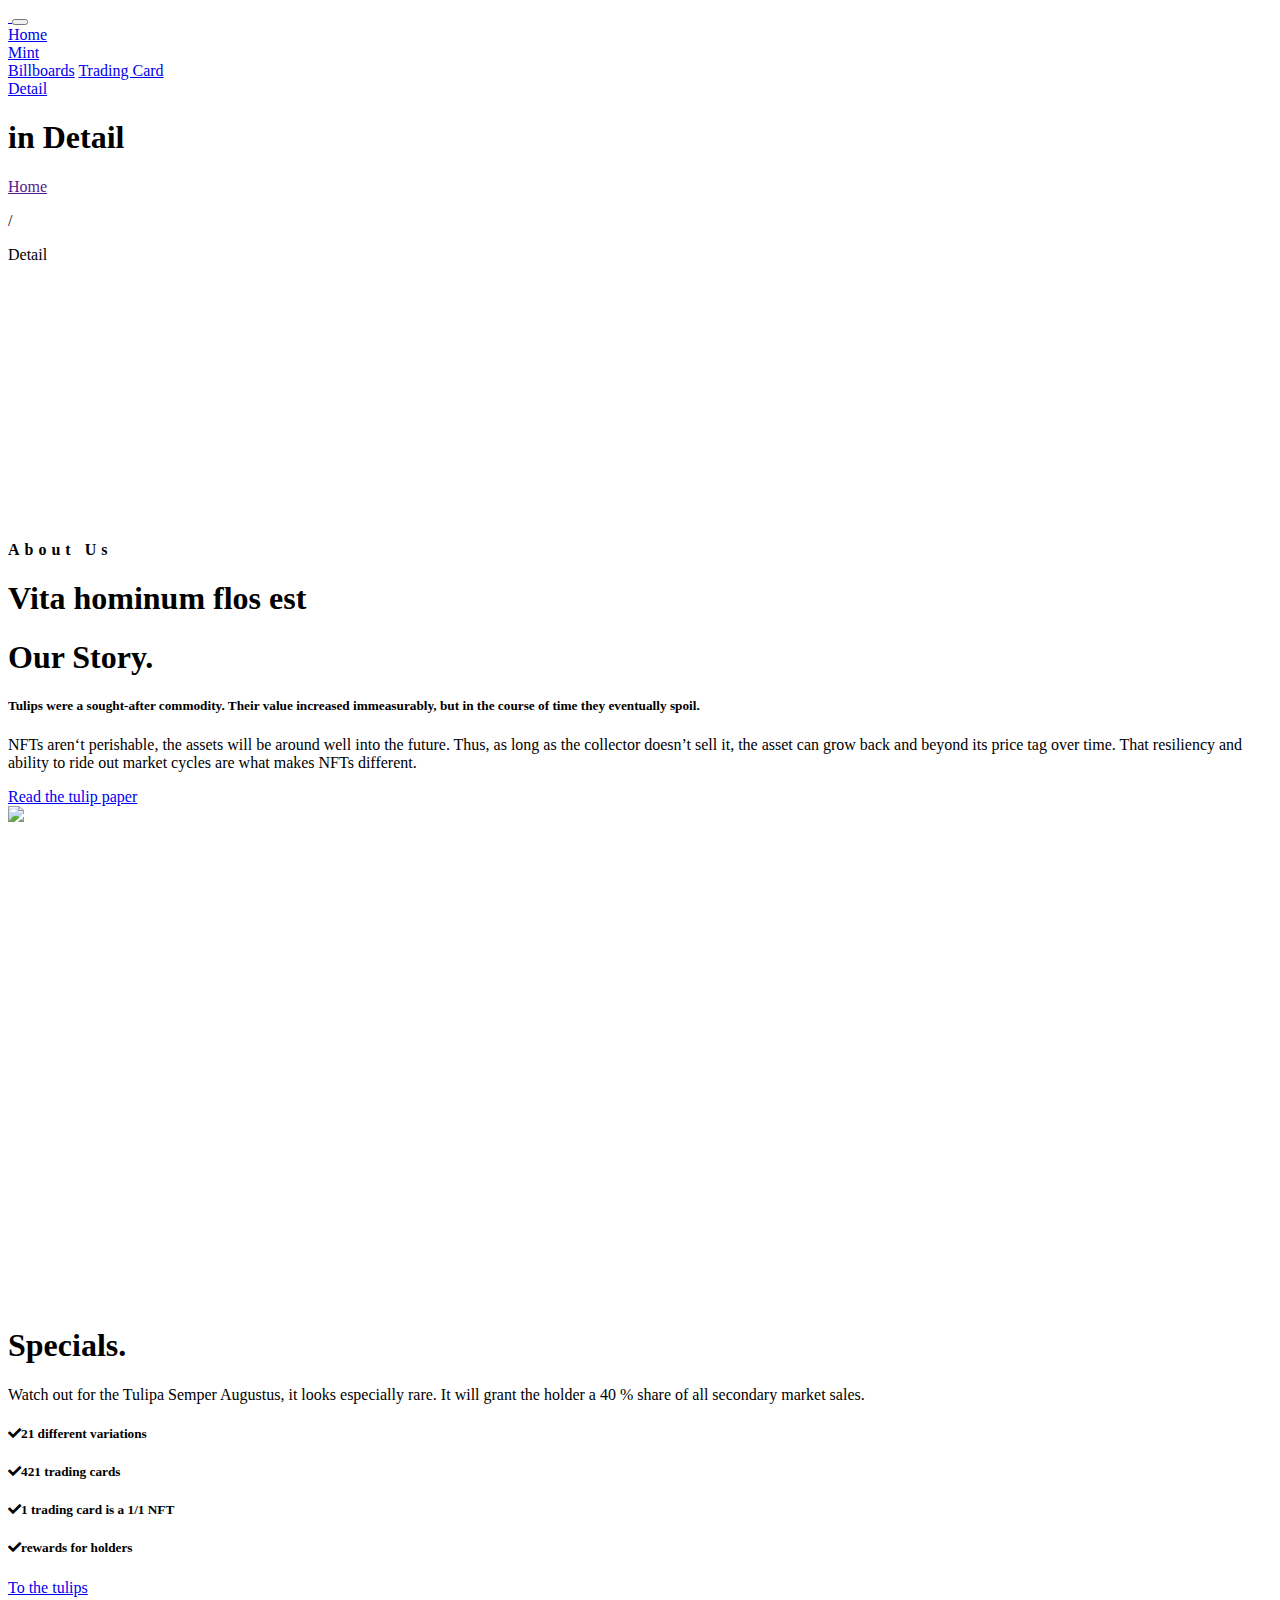
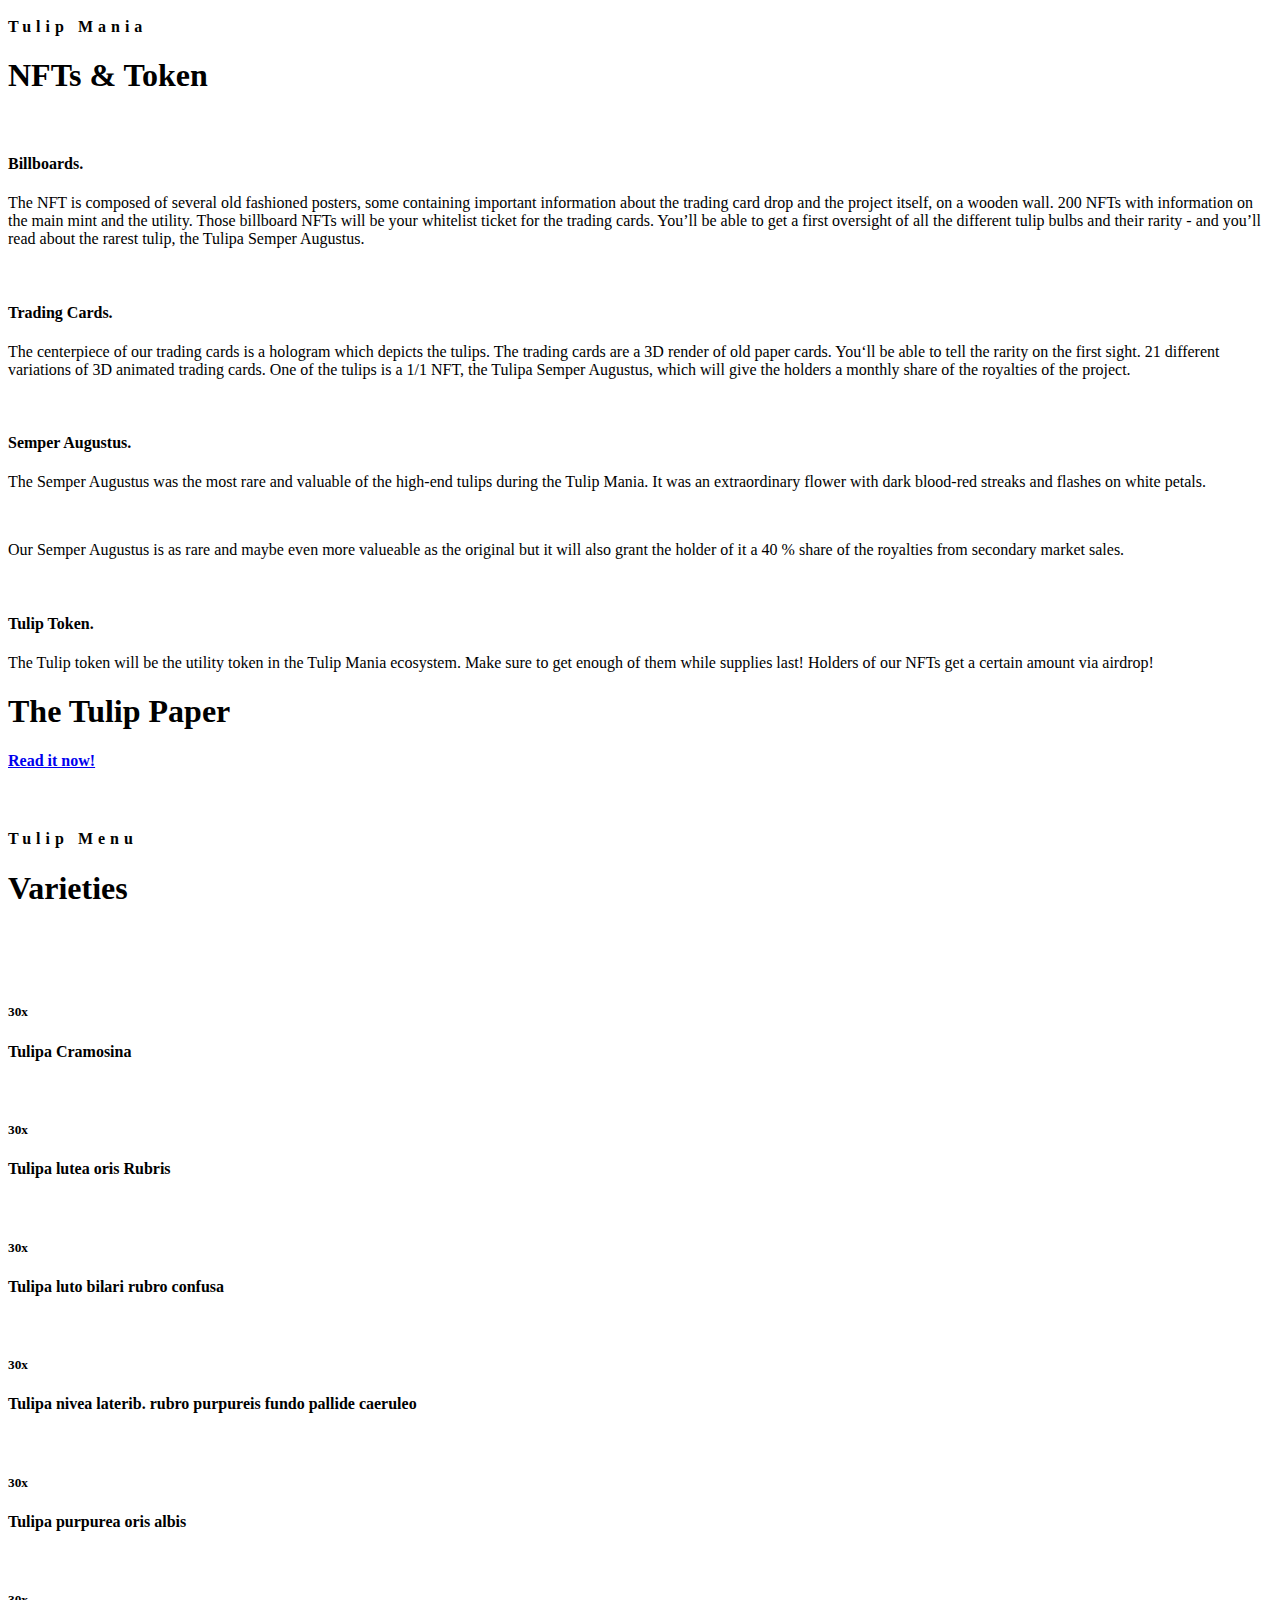
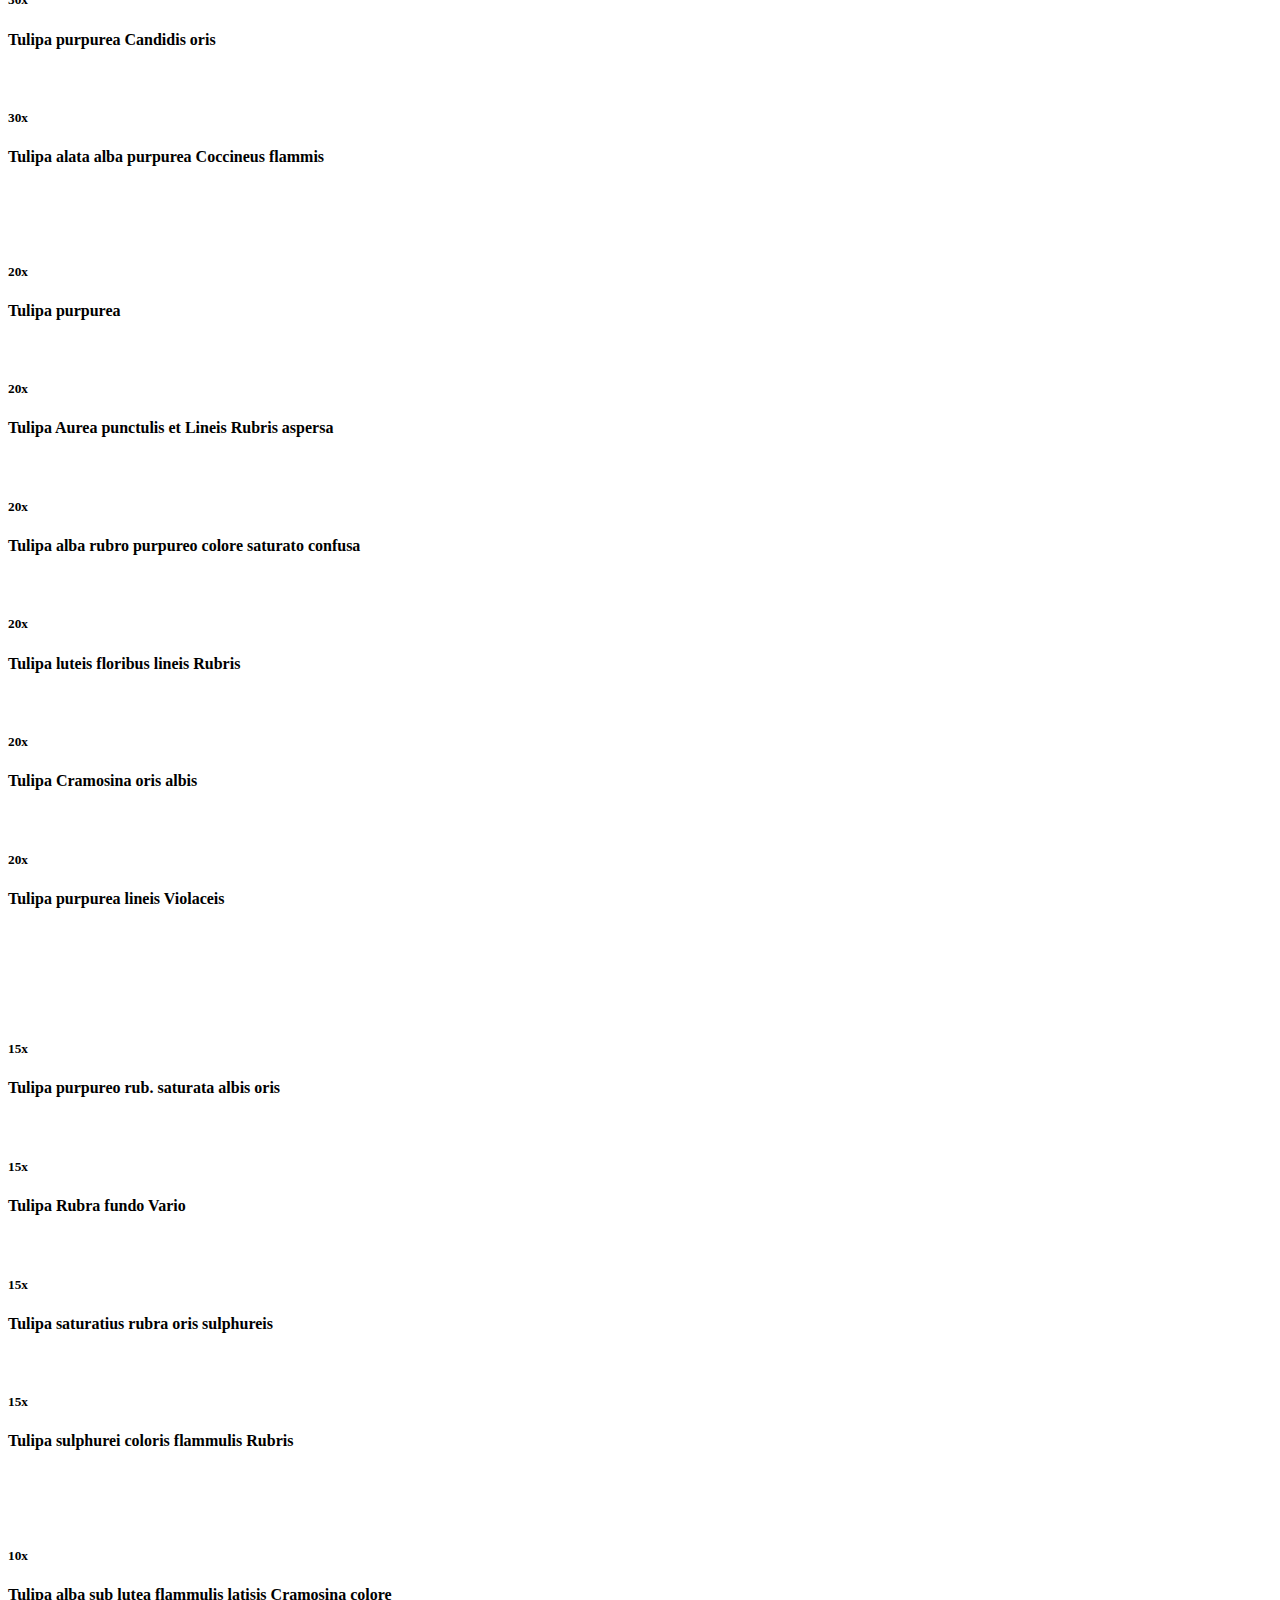
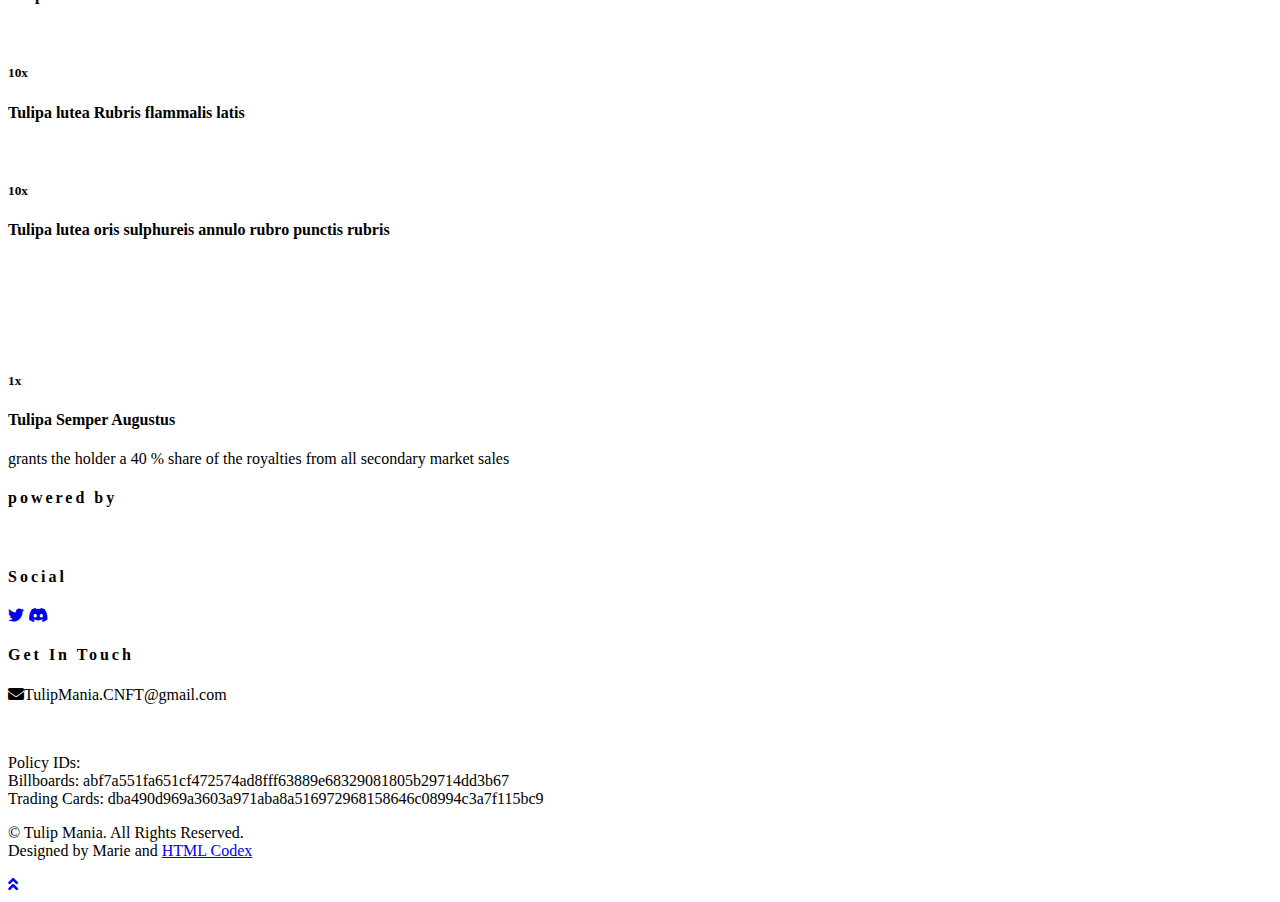
==== about.html @ cd0de741 "Add files via upload" ====
<!DOCTYPE html>
<html lang="en">

<head>
    <meta charset="utf-8">
    <title>Tulip Mania</title>
    <meta content="width=device-width, initial-scale=1.0" name="viewport">
    <meta content="Free Website Template" name="keywords">
    <meta content="Free Website Template" name="description">

     <!-- favicons
    ================================================== -->
    <link rel="apple-touch-icon" sizes="180x180" href="/apple-touch-icon.png">
<link rel="icon" type="image/png" sizes="32x32" href="/favicon-32x32.png">
<link rel="icon" type="image/png" sizes="16x16" href="/favicon-16x16.png">
<link rel="manifest" href="/site.webmanifest">
<link rel="mask-icon" href="/safari-pinned-tab.svg" color="#eee7c9">
<meta name="msapplication-TileColor" content="#eee7c9">
<meta name="theme-color" content="#eee7c9">

    <!-- Google Font -->
    <link rel="preconnect" href="https://fonts.gstatic.com">
    <link href="https://fonts.googleapis.com/css2?family=Montserrat:wght@200;400&family=Roboto:wght@400;500;700&display=swap" rel="stylesheet"> 

    <!-- Font Awesome -->
    <link href="https://cdnjs.cloudflare.com/ajax/libs/font-awesome/5.10.0/css/all.min.css" rel="stylesheet">

    <!-- Libraries Stylesheet -->
    <link href="lib/owlcarousel/assets/owl.carousel.min.css" rel="stylesheet">
    <link href="lib/tempusdominus/css/tempusdominus-bootstrap-4.min.css" rel="stylesheet" />

    <!-- Customized Bootstrap Stylesheet -->
    <link href="css/style.css" rel="stylesheet">
</head>

<body>
    <!-- Navbar Start -->
    <div class="container-fluid p-0 nav-bar">
        <nav class="navbar navbar-expand-lg bg-none navbar-dark py-3">
            <a href="index.html" class="navbar-brand px-lg-4 m-0" >  
               <img class="" src="img/Logo_2.png" width="150" alt="">
            </a>
            <button type="button" class="navbar-toggler" data-toggle="collapse" data-target="#navbarCollapse">
                <span class="navbar-toggler-icon"></span>
            </button>
            <div class="collapse navbar-collapse justify-content-between" id="navbarCollapse">
                <div class="navbar-nav ml-auto p-4">
                    <a href="index.html" class="nav-item nav-link">Home</a>
                   <div class="nav-item dropdown">
                        <a href="#" class="nav-link dropdown-toggle" data-toggle="dropdown">Mint</a>
                        <div class="dropdown-menu text-capitalize">
                            <a href="mintBillboard.html" class="dropdown-item">Billboards</a>
                            <a href="mintTradingCards.html" class="dropdown-item">Trading Card</a>
                        </div>
                    </div>
                   <a href="about.html" class="nav-item nav-link active">Detail</a>
                </div>
            </div>
        </nav>
    </div>
    <!-- Navbar End -->


    <!-- Page Header Start -->
    <div class="container-fluid page-header mb-5 position-relative overlay-bottom">
        <div class="d-flex flex-column align-items-center justify-content-center pt-0 pt-lg-5" style="min-height: 400px">
            <h1 class="display-4 mb-3 mt-0 mt-lg-5 text-white text-uppercase">in Detail</h1>
            <div class="d-inline-flex mb-lg-5">
              <p class="m-0 text-white"><a class="text-white" href="">Home</a></p>
                <p class="m-0 text-white px-2">/</p>
                <p class="m-0 text-white">Detail</p>
            </div>
        </div>
    </div>
    <!-- Page Header End -->


    <!-- About Start -->
    <div class="container-fluid py-5">
        <div class="container">
            <div class="section-title">
                <h4 class="text-primary text-uppercase" style="letter-spacing: 5px;">About Us</h4>
                <h1 class="display-4">Vita hominum flos est</h1>
            </div>
            <div class="row">
                <div class="col-lg-4 py-0 py-lg-5">
                    <h1 class="mb-3">Our Story.</h1>
                    <h5 class="mb-3">Tulips were a sought-after commodity. Their value increased immeasurably, but in the course of time they eventually spoil.</h5>
                    <p>NFTs aren‘t perishable, the assets will be around well into the future. Thus, as long as the collector doesn’t sell it, the asset can grow back and beyond its price tag over time. That resiliency and ability to ride out market cycles are what makes NFTs different.</p>
                    <a href="https://issuu.com/tulipmania/docs/v2_tulippaper" class="btn btn-secondary font-weight-bold py-2 px-4 mt-2">Read the tulip paper</a>
                </div>
                <div class="col-lg-4 py-5 py-lg-0" style="min-height: 500px;">
                    <div class="position-relative h-100">
                        <img class="position-absolute w-100 h-100" src="img/about.png" style="object-fit: cover;">
                    </div>
                </div>
                <div class="col-lg-4 py-0 py-lg-5">
                    <h1 class="mb-3">Specials.</h1>
                    <p>Watch out for the Tulipa Semper Augustus, it looks especially rare. It will grant the holder a 40 % share of all secondary market sales. &nbsp;&nbsp;
                    </p>
                    <h5 class="mb-3"><i class="fa fa-check text-primary mr-3"></i>21 different variations</h5>
                    <h5 class="mb-3"><i class="fa fa-check text-primary mr-3"></i>421 trading cards</h5>
					<h5 class="mb-3"><i class="fa fa-check text-primary mr-3"></i>1 trading card is a 1/1 NFT</h5>
                    <h5 class="mb-3"><i class="fa fa-check text-primary mr-3"></i>rewards for holders</h5>
                    <a href="#tulipmenu" class="btn btn-primary font-weight-bold py-2 px-4 mt-2">To the tulips</a>
                </div>
            </div>
        </div>
    </div>
    <!-- About End -->

	
	<!-- Service Start -->
    <div class="container-fluid pt-5">
        <div class="container">
            <div class="section-title">
                <h4 class="text-primary text-uppercase" style="letter-spacing: 5px;">Tulip Mania</h4>
                <h1 id="semperAugustus" class="display-4">NFTs &amp; Token</h1>
            </div>
            <div class="row">
                <div class="col-lg-6 mb-5">
                    <div class="row align-items-center">
                        <div class="col-sm-5">
                            <img class="img-fluid mb-3 mb-sm-0" src="img/service-1.jpg" alt="">
                        </div>
                        <div class="col-sm-7">
                            <h4>Billboards.</h4>
                            <p class="m-0">The NFT is composed of several old fashioned posters, some containing important information about the trading card drop and the project itself, on a wooden wall. 200 NFTs with information on the main mint and the utility. Those billboard NFTs will be your whitelist ticket for the trading cards. You’ll be able to get a first oversight of all the different tulip bulbs and their rarity - and you’ll read about the rarest tulip, the Tulipa Semper Augustus.</p>
                        </div>
                    </div>
                </div>
                <div class="col-lg-6 mb-5">
                    <div class="row align-items-center">
                        <div class="col-sm-5">
                            <img class="img-fluid mb-3 mb-sm-0" src="img/service-2.jpg" alt="">
                        </div>
                        <div class="col-sm-7">
                            <h4>Trading Cards.</h4>
                            <p class="m-0">The centerpiece of our trading cards is a hologram which depicts the tulips. The trading cards are a 3D render of old paper cards. You‘ll be able to tell the rarity on the first sight. 21 different variations of 3D animated trading cards.
                           One of the tulips is a 1/1 NFT, the Tulipa Semper Augustus, which will give the holders a monthly share of the royalties of the project. 
                            </p>
                        </div>
                    </div>
                </div>
                <div class="col-lg-6 mb-5">
                    <div class="row align-items-center">
                        <div class="col-sm-5">
                            <img class="img-fluid mb-3 mb-sm-0" src="img/service-3.jpg" alt="">
                        </div>
                        <div class="col-sm-7">
                            <h4>Semper Augustus.</h4>
                            <p class="m-0">The Semper Augustus was the most rare and valuable of the high-end tulips during the Tulip Mania. It was an extraordinary flower with dark blood-red streaks and flashes on white petals. </p>
                            <br> <p class="m-0">Our Semper Augustus is as rare and maybe even more valueable as the original but it will also grant the holder of it a 40 % share of the royalties from secondary market sales. 
                            </p>
                        </div>
                    </div>
                </div>
                <div class="col-lg-6 mb-5">
                    <div class="row align-items-center">
                        <div class="col-sm-5">
                            <img class="img-fluid mb-3 mb-sm-0" src="img/service-4.jpg" alt="">
                        </div>
                        <div class="col-sm-7">
                            <h4>Tulip Token.</h4>
                            <p class="m-0">The Tulip token will be the utility token in the Tulip Mania ecosystem. Make sure to get enough of them while supplies last! Holders of our NFTs get a certain amount via airdrop!</p>
                        </div>
                    </div>
                </div>
            </div>
        </div>
    </div>
    <!-- Service End -->
	
	 <!-- Offer Start -->
    <div class="offer container-fluid my-5 py-5 text-center position-relative overlay-top overlay-bottom">
        <div class="container py-5">
            <h1 class="display-3 text-primary mt-3">The Tulip Paper&nbsp;</h1>
			<a href="https://issuu.com/tulipmania/docs/v2_tulippaper"> <h4 class="text-white font-weight-normal mb-4 pb-3">Read it now! </h4></a>
            <img class="" src="img/TulipPaper.png" width="250" alt="">
           <!--  <form class="form-inline justify-content-center mb-4">
                <div class="input-group">
                    <input type="text" class="form-control p-4" placeholder="Your Email" style="height: 60px;">
                    <div class="input-group-append">
                       <button class="btn btn-primary font-weight-bold px-4" type="submit">Sign Up</button>  
                    </div>
                </div> 
            </form> --> 
      </div>
    </div>
    <!-- Offer End -->
	
	
	 <!-- Menu Start -->
    <div class="container-fluid pt-5">
        <div class="container">
          <div class="section-title">
            <h4 id="tulipmenu" class="text-primary text-uppercase" style="letter-spacing: 5px;">Tulip Menu</h4>
              <h1 class="display-4">Varieties</h1>
            </div>
            <div class="row">
                <div class="col-lg-6">
                    <img  src="img/Varity1.png" width="150" alt=""> <br><br>
                    <div class="row align-items-center mb-5">
                        <div class="col-4 col-sm-3">
                          <img class="w-100 rounded-circle mb-3 mb-sm-0" src="img/TulipaCramosina.png" alt="">
                            <h5 class="menu-price">30x</h5>
                        </div>
                        <div class="col-8 col-sm-9">
                            <h4>Tulipa Cramosina </h4>
                            
                        </div>
                    </div>
                    <div class="row align-items-center mb-5">
                        <div class="col-4 col-sm-3">
                            <img class="w-100 rounded-circle mb-3 mb-sm-0" src="img/Tulipa lutea oris Rubris.png" alt="">
                            <h5 class="menu-price">30x</h5>
                        </div>
                        <div class="col-8 col-sm-9">
                            <h4>Tulipa lutea oris Rubris</h4>
                            
                      </div>
                    </div>
                    <div class="row align-items-center mb-5">
                        <div class="col-4 col-sm-3">
                            <img class="w-100 rounded-circle mb-3 mb-sm-0" src="img/Tulipa luto bilari rubro confusa.png" alt="">
                            <h5 class="menu-price">30x</h5>
                        </div>
                        <div class="col-8 col-sm-9">
                            <h4>Tulipa luto bilari rubro confusa</h4>
                           
                        </div>
                    </div>
					<div class="row align-items-center mb-5">
                        <div class="col-4 col-sm-3">
                            <img class="w-100 rounded-circle mb-3 mb-sm-0" src="img/Tulipa nivea laterib. rubro  purpureis fundo pallide caeruleo.png" alt="">
                            <h5 class="menu-price">30x</h5>
                        </div>
                        <div class="col-8 col-sm-9">
                            <h4>Tulipa nivea laterib. rubro purpureis fundo pallide caeruleo  </h4>
                           
                        </div>
                    </div>
                    <div class="row align-items-center mb-5">
                        <div class="col-4 col-sm-3">
                            <img class="w-100 rounded-circle mb-3 mb-sm-0" src="img/Tulipa purpurea oris albis.png" alt="">
                            <h5 class="menu-price">30x</h5>
                        </div>
                        <div class="col-8 col-sm-9">
                            <h4>Tulipa purpurea oris albis</h4>
                            
                      </div>
                    </div>
                    <div class="row align-items-center mb-5">
                        <div class="col-4 col-sm-3">
                            <img class="w-100 rounded-circle mb-3 mb-sm-0" src="img/Tulipa purpurea Candidis oris.png" alt="">
                            <h5 class="menu-price">30x</h5>
                        </div>
                        <div class="col-8 col-sm-9">
                            <h4>Tulipa purpurea Candidis oris</h4>
                           
                        </div>
                    </div>
					<div class="row align-items-center mb-5">
                        <div class="col-4 col-sm-3">
                            <img class="w-100 rounded-circle mb-3 mb-sm-0" src="img/Tulipa alata alba purpurea Coccineus flammis.png" alt="">
                            <h5 class="menu-price">30x</h5>
                        </div>
                        <div class="col-8 col-sm-9">
                            <h4>Tulipa alata alba purpurea Coccineus flammis</h4>
                           
                      </div>
                    </div>
                </div>
                <div class="col-lg-6">
                    <img  src="img/Varity2.png" width="150" alt=""> <br><br>
                    <div class="row align-items-center mb-5">
                        <div class="col-4 col-sm-3">
                            <img class="w-100 rounded-circle mb-3 mb-sm-0" src="img/Tulipa purpurea.png" alt="">
                            <h5 class="menu-price">20x</h5>
                        </div>
                        <div class="col-8 col-sm-9">
                            <h4>Tulipa purpurea</h4>
                            
                      </div>
                    </div>
                    <div class="row align-items-center mb-5">
                        <div class="col-4 col-sm-3">
                            <img class="w-100 rounded-circle mb-3 mb-sm-0" src="img/Tulipa Aurea punctulis et  Lineis Rubris aspersa.png" alt="">
                            <h5 class="menu-price">20x</h5>
                        </div>
                        <div class="col-8 col-sm-9">
                            <h4>Tulipa Aurea punctulis et Lineis Rubris aspersa</h4>
                          
                      </div>
                    </div>
                    <div class="row align-items-center mb-5">
                        <div class="col-4 col-sm-3">
                            <img class="w-100 rounded-circle mb-3 mb-sm-0" src="img/Tulipa alba rubro purpureo  colore saturato confusa.png" alt="">
                            <h5 class="menu-price">20x</h5>
                        </div>
                        <div class="col-8 col-sm-9">
                            <h4>Tulipa alba rubro purpureo colore saturato confusa</h4>
                           
                      </div>
                    </div>
					<div class="row align-items-center mb-5">
                        <div class="col-4 col-sm-3">
                            <img class="w-100 rounded-circle mb-3 mb-sm-0" src="img/Tulipa luteis floribus lineis Rubris.png" alt="">
                            <h5 class="menu-price">20x</h5>
                        </div>
                        <div class="col-8 col-sm-9">
                            <h4>Tulipa luteis floribus lineis Rubris</h4>
                          
                      </div>
                    </div>
                    <div class="row align-items-center mb-5">
                        <div class="col-4 col-sm-3">
                            <img class="w-100 rounded-circle mb-3 mb-sm-0" src="img/Tulipa Cramosina oris albis.png" alt="">
                            <h5 class="menu-price">20x</h5>
                        </div>
                        <div class="col-8 col-sm-9">
                            <h4>Tulipa Cramosina oris albis</h4>
                            
                      </div>
                    </div>
                    <div class="row align-items-center mb-5">
                        <div class="col-4 col-sm-3">
                            <img class="w-100 rounded-circle mb-3 mb-sm-0" src="img/Tulipa purpurea lineis Violaceis.png" alt="">
                            <h5 class="menu-price">20x</h5>
                        </div>
                        <div class="col-8 col-sm-9">
                            <h4>Tulipa purpurea lineis Violaceis</h4>
                           
                      </div>
                    </div>
                </div>
            </div>
			<br><br>
         <div class="row">
                <div class="col-lg-6">
                    <img  src="img/Varity3.png" width="150" alt=""> <br><br>
                    <div class="row align-items-center mb-5">
                        <div class="col-4 col-sm-3">
                          <img class="w-100 rounded-circle mb-3 mb-sm-0" src="img/Tulipa purpureo rub. saturata albis oris.png" alt="">
                            <h5 class="menu-price">15x</h5>
                        </div>
                        <div class="col-8 col-sm-9">
                            <h4>Tulipa purpureo rub. saturata albis oris </h4>
							
                        </div>
                    </div>
                    <div class="row align-items-center mb-5">
                        <div class="col-4 col-sm-3">
                            <img class="w-100 rounded-circle mb-3 mb-sm-0" src="img/Tulipa Rubra fundo Vario.png" alt="">
                            <h5 class="menu-price">15x</h5>
                        </div>
                        <div class="col-8 col-sm-9">
                            <h4>Tulipa Rubra fundo Vario</h4>
                            
                      </div>
                    </div>
                    <div class="row align-items-center mb-5">
                        <div class="col-4 col-sm-3">
                            <img class="w-100 rounded-circle mb-3 mb-sm-0" src="img/Tulipa saturatius rubra oris sulphureis.png" alt="">
                            <h5 class="menu-price">15x</h5>
                        </div>
                        <div class="col-8 col-sm-9">
                            <h4>Tulipa saturatius rubra oris sulphureis</h4>
                            
                      </div>
                    </div>
					<div class="row align-items-center mb-5">
                        <div class="col-4 col-sm-3">
                            <img class="w-100 rounded-circle mb-sm-0" src="img/Tulipa sulphurei coloris flammulis Rubris.png" alt="">
                            <h5 class="menu-price">15x</h5>
                        </div>
                        <div class="col-8 col-sm-9">
                            <h4>Tulipa sulphurei coloris flammulis Rubris </h4>
                            
                      </div>
                    </div>
                    
                </div>
                <div class="col-lg-6">
                    <img  src="img/Varity4.png" width="150" alt=""> <br><br>
                    <div class="row align-items-center mb-5">
                      <div class="col-4 col-sm-3">
                            <img class="w-100 rounded-circle mb-3 mb-sm-0" src="img/Tulipa alba sub lutea flammulis latisis Cramosina colore.png" alt="">
                            <h5 class="menu-price">10x</h5>
                        </div>
                        <div class="col-8 col-sm-9">
                            <h4>Tulipa alba sub lutea flammulis latisis Cramosina colore</h4>
                           
                      </div>
                    </div>
                    <div class="row align-items-center mb-5">
                        <div class="col-4 col-sm-3">
                            <img class="w-100 rounded-circle mb-3 mb-sm-0" src="img/Tulipa lutea Rubris flammalis latis.png" alt="">
                            <h5 class="menu-price">10x</h5>
                        </div>
                        <div class="col-8 col-sm-9">
                            <h4>Tulipa lutea Rubris flammalis latis</h4>
                            
                      </div>
                    </div>
                    <div class="row align-items-center mb-5">
                        <div class="col-4 col-sm-3">
                          <img class="w-100 rounded-circle mb-3 mb-sm-0" src="img/Tulipa lutea oris sulphureis  annulo rubro punctis rubris.png" alt="">
                            <h5 class="menu-price">10x</h5>
                        </div>
                        <div class="col-8 col-sm-9">
                            <h4>Tulipa lutea oris sulphureis annulo rubro punctis rubris</h4>
                            
                      </div>
                    </div>
					
                </div>
            </div>
   <br><br>
         <div class="row">
                <div class="col-lg-6">
                    <img  src="img/Varity5.png" width="150" alt=""> <br><br>
                    <div class="row align-items-center mb-5">
                        <div class="col-4 col-sm-3">
                          <img class="w-100 rounded-circle mb-3 mb-sm-0" src="img/Tulipa Semper Augustus.png" alt="">
                            <h5 class="menu-price">1x</h5>
                        </div>
                        <div class="col-8 col-sm-9">
                            <h4>Tulipa Semper Augustus
                          </h4>
                            <p class="m-0">grants the holder a 40 % share of the royalties from all secondary market sales</p>
                      </div>
                    </div>     </div>
            </div>
                    
		</div>
    </div>
    <!-- Menu End -->

<!-- Footer Start -->
    <div class="container-fluid footer text-white mt-5 pt-5 px-0 position-relative overlay-top">
        <div class="row mx-0 pt-5 px-sm-3 px-lg-5 mt-4">
            <div class="col-lg-3 col-md-6 mb-5">
				<h4 class="text-white text-uppercase mb-4" style="letter-spacing: 3px;">powered by</h4>
                <a href="https://cardano.org/"> <img class="" src="img/cardano.png" width="100" alt=""></a>
            </div>
            <div class="col-lg-3 col-md-6 mb-5">
				
                 <h4 class="text-white text-uppercase mb-4" style="letter-spacing: 3px;">Social</h4>
                <div class="d-flex justify-content-start">
                    <a class="btn btn-lg btn-outline-light btn-lg-square mr-2" href="https://twitter.com/Tulipmania_cnft"><i class="fab fa-twitter"></i></a>
                    <a class="btn btn-lg btn-outline-light btn-lg-square mr-2" href="https://discord.gg/7yX75gDSb5"><i class="fab fa-discord"></i></a>
                    
                </div> 				
            </div>
            <div class="col-lg-3 col-md-6 mb-5">
                <h4 class="text-white text-uppercase mb-4" style="letter-spacing: 3px;">Get In Touch</h4>
                <p class="m-0"><i class="fa fa-envelope mr-2"></i>TulipMania.CNFT@gmail.com</p>
				
				
            </div>
            <div class="col-lg-3 col-md-6 mb-5">
				<a href="index.html"> <img class="" src="img/Logo_footer.png" width="200" alt=""></a>
				<!--<h4 class="text-white text-uppercase mb-4" style="letter-spacing: 3px;">Newsletter</h4>
                <p>Amet elitr vero magna sed ipsum sit kasd sea elitr lorem rebum</p>-->
                <div class="w-100">
                    <div class="input-group">
                       <!-- <input type="text" class="form-control border-light" style="padding: 25px;" placeholder="Your Email"> -->
                        <div class="input-group-append">
                           <!-- <button class="btn btn-primary font-weight-bold px-3">Sign Up</button> -->
                        </div>  
                    </div>
                </div>
            </div>
        </div>
        <div class="container-fluid text-center text-white border-top mt-4 py-4 px-sm-3 px-md-5" style="border-color: rgba(256, 256, 256, .1) !important;">
            
	<p class="mb-2 text-white">Policy IDs: <br>Billboards: abf7a551fa651cf472574ad8fff63889e68329081805b29714dd3b67<br>Trading Cards: dba490d969a3603a971aba8a516972968158646c08994c3a7f115bc9</p>
			
			<p class="mb-2 text-white">&copy; Tulip Mania. All Rights Reserved.<br>Designed by Marie and <a class="font-weight-bold" href="https://htmlcodex.com">HTML Codex</a></p>
            
      </div>
    </div>
    <!-- Footer End -->


    <!-- Back to Top -->
    <a href="#" class="btn btn-lg btn-primary btn-lg-square back-to-top"><i class="fa fa-angle-double-up"></i></a>


    <!-- JavaScript Libraries -->
    <script src="https://code.jquery.com/jquery-3.4.1.min.js"></script>
    <script src="https://stackpath.bootstrapcdn.com/bootstrap/4.4.1/js/bootstrap.bundle.min.js"></script>
    <script src="lib/easing/easing.min.js"></script>
    <script src="lib/waypoints/waypoints.min.js"></script>
    <script src="lib/owlcarousel/owl.carousel.min.js"></script>
    <script src="lib/tempusdominus/js/moment.min.js"></script>
    <script src="lib/tempusdominus/js/moment-timezone.min.js"></script>
    <script src="lib/tempusdominus/js/tempusdominus-bootstrap-4.min.js"></script>

    <!-- Contact Javascript File -->
    <script src="mail/jqBootstrapValidation.min.js"></script>
    <script src="mail/contact.js"></script>

    <!-- Template Javascript -->
    <script src="js/main.js"></script>
</body>

</html>
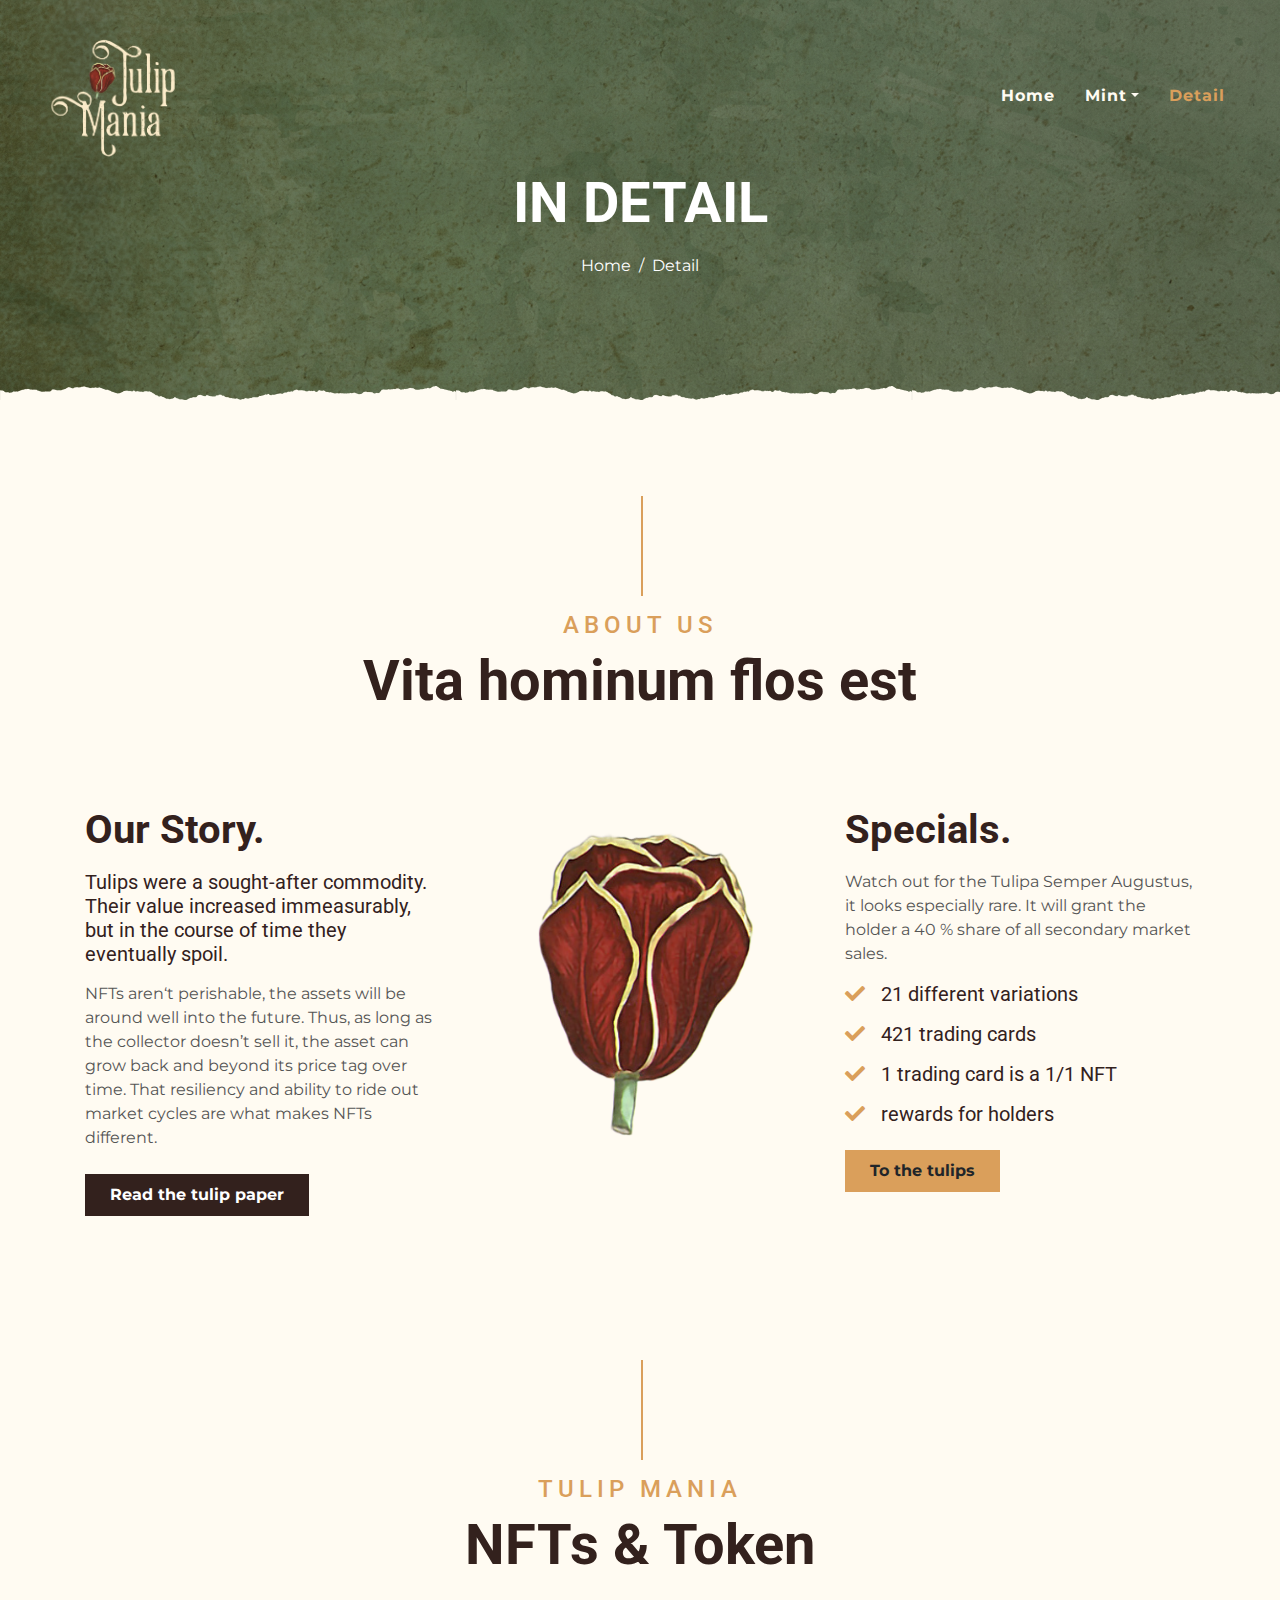
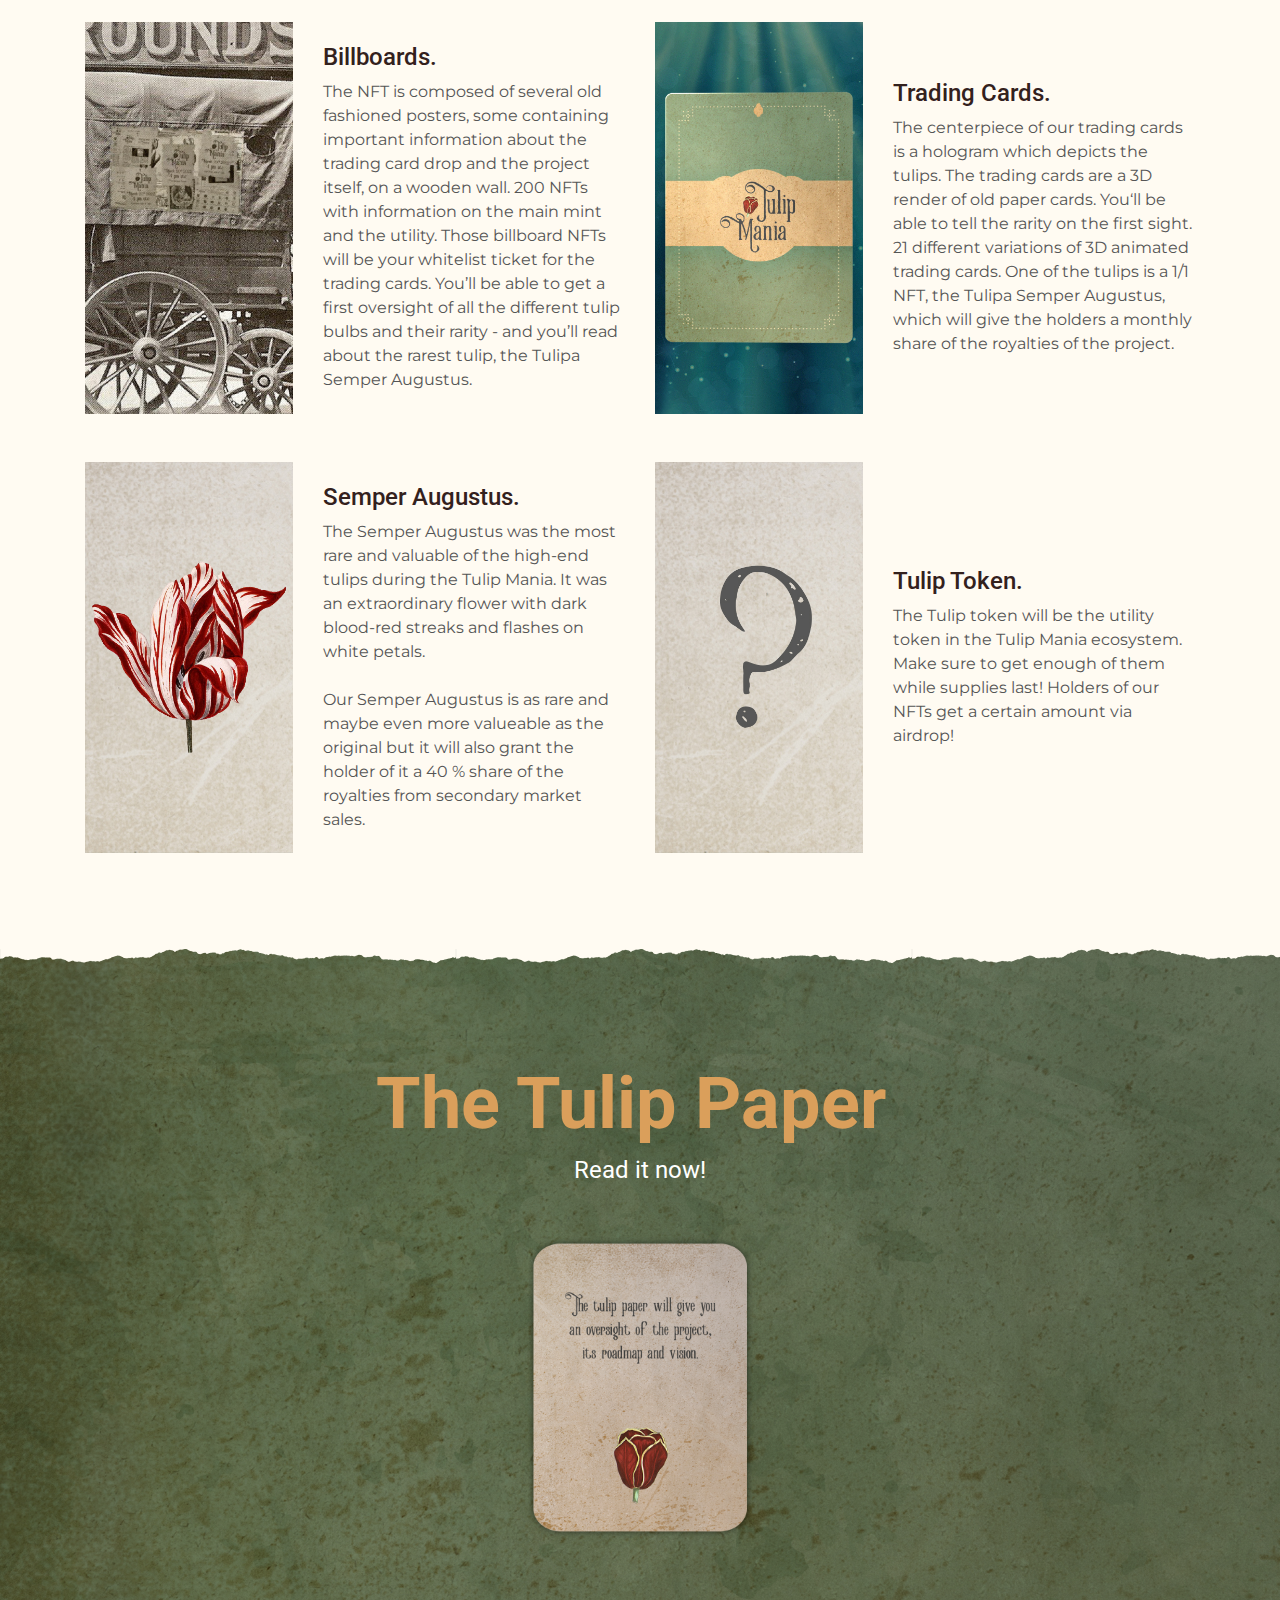
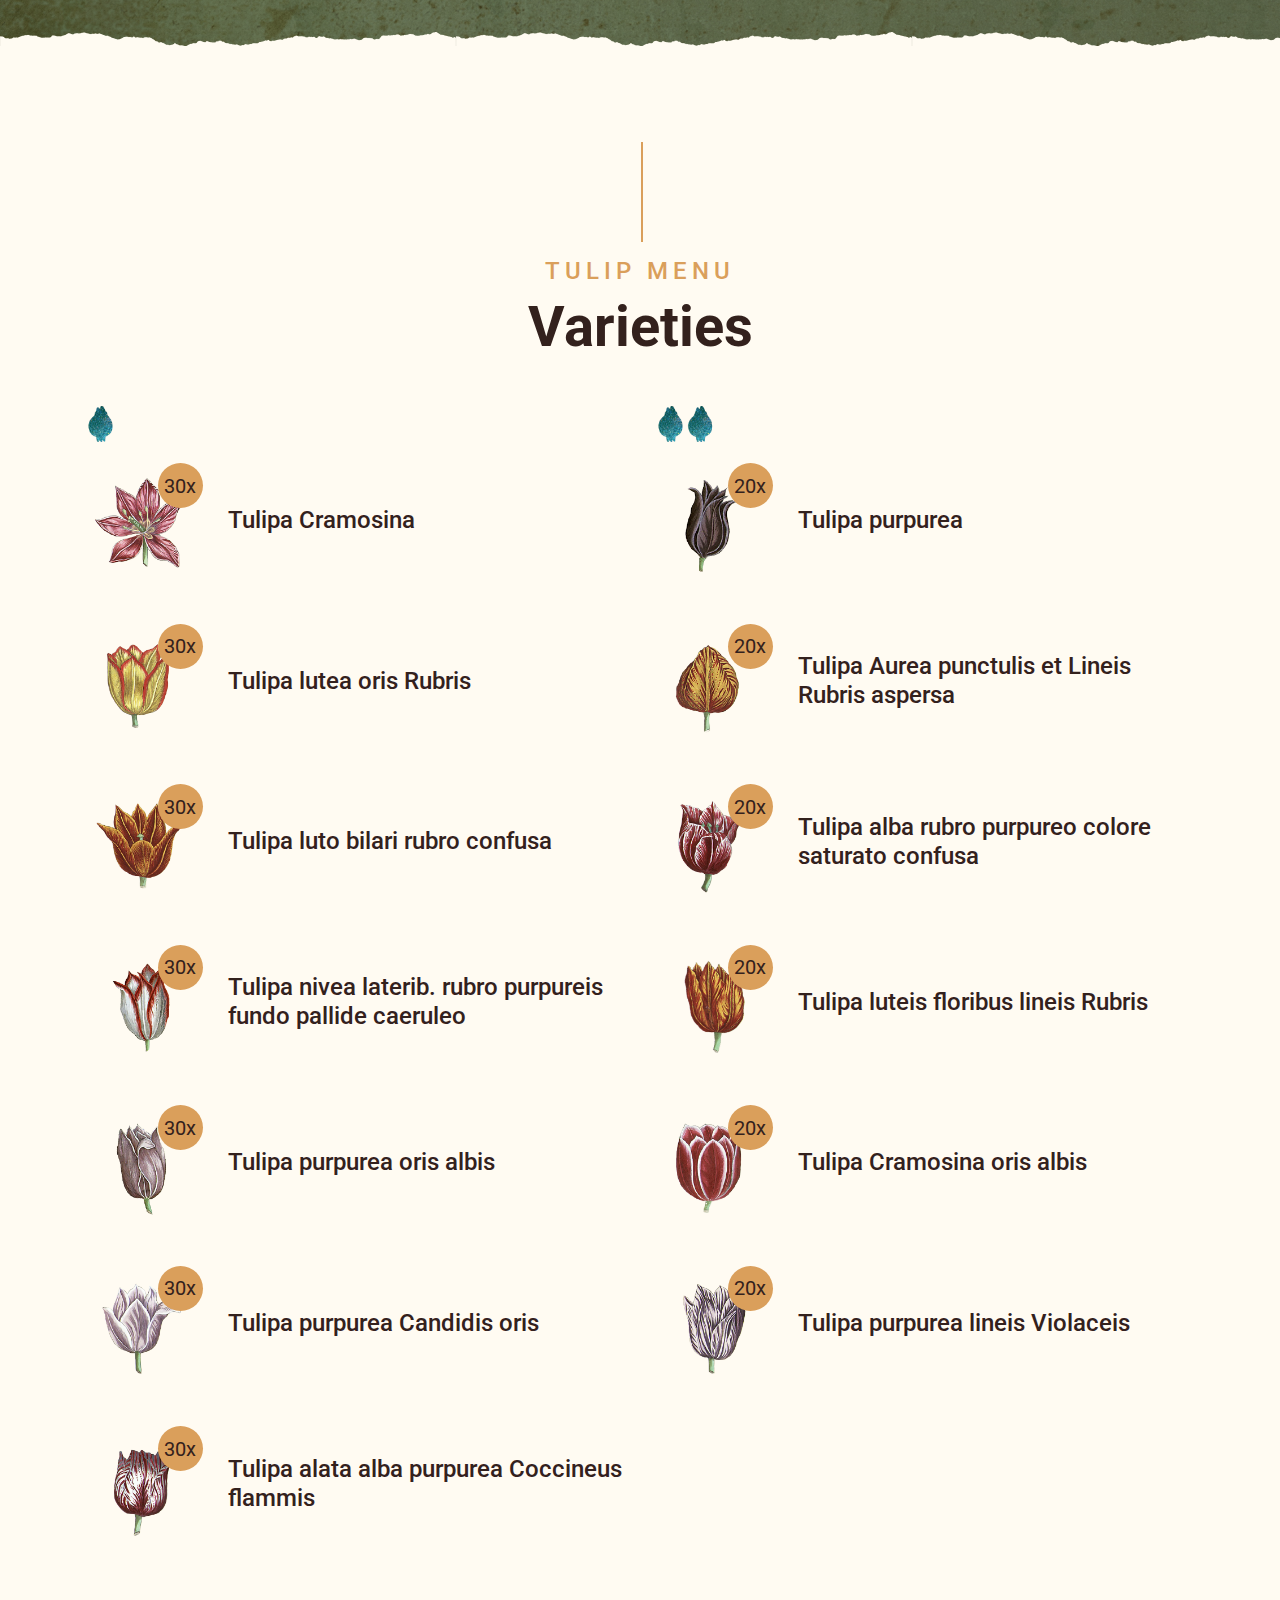
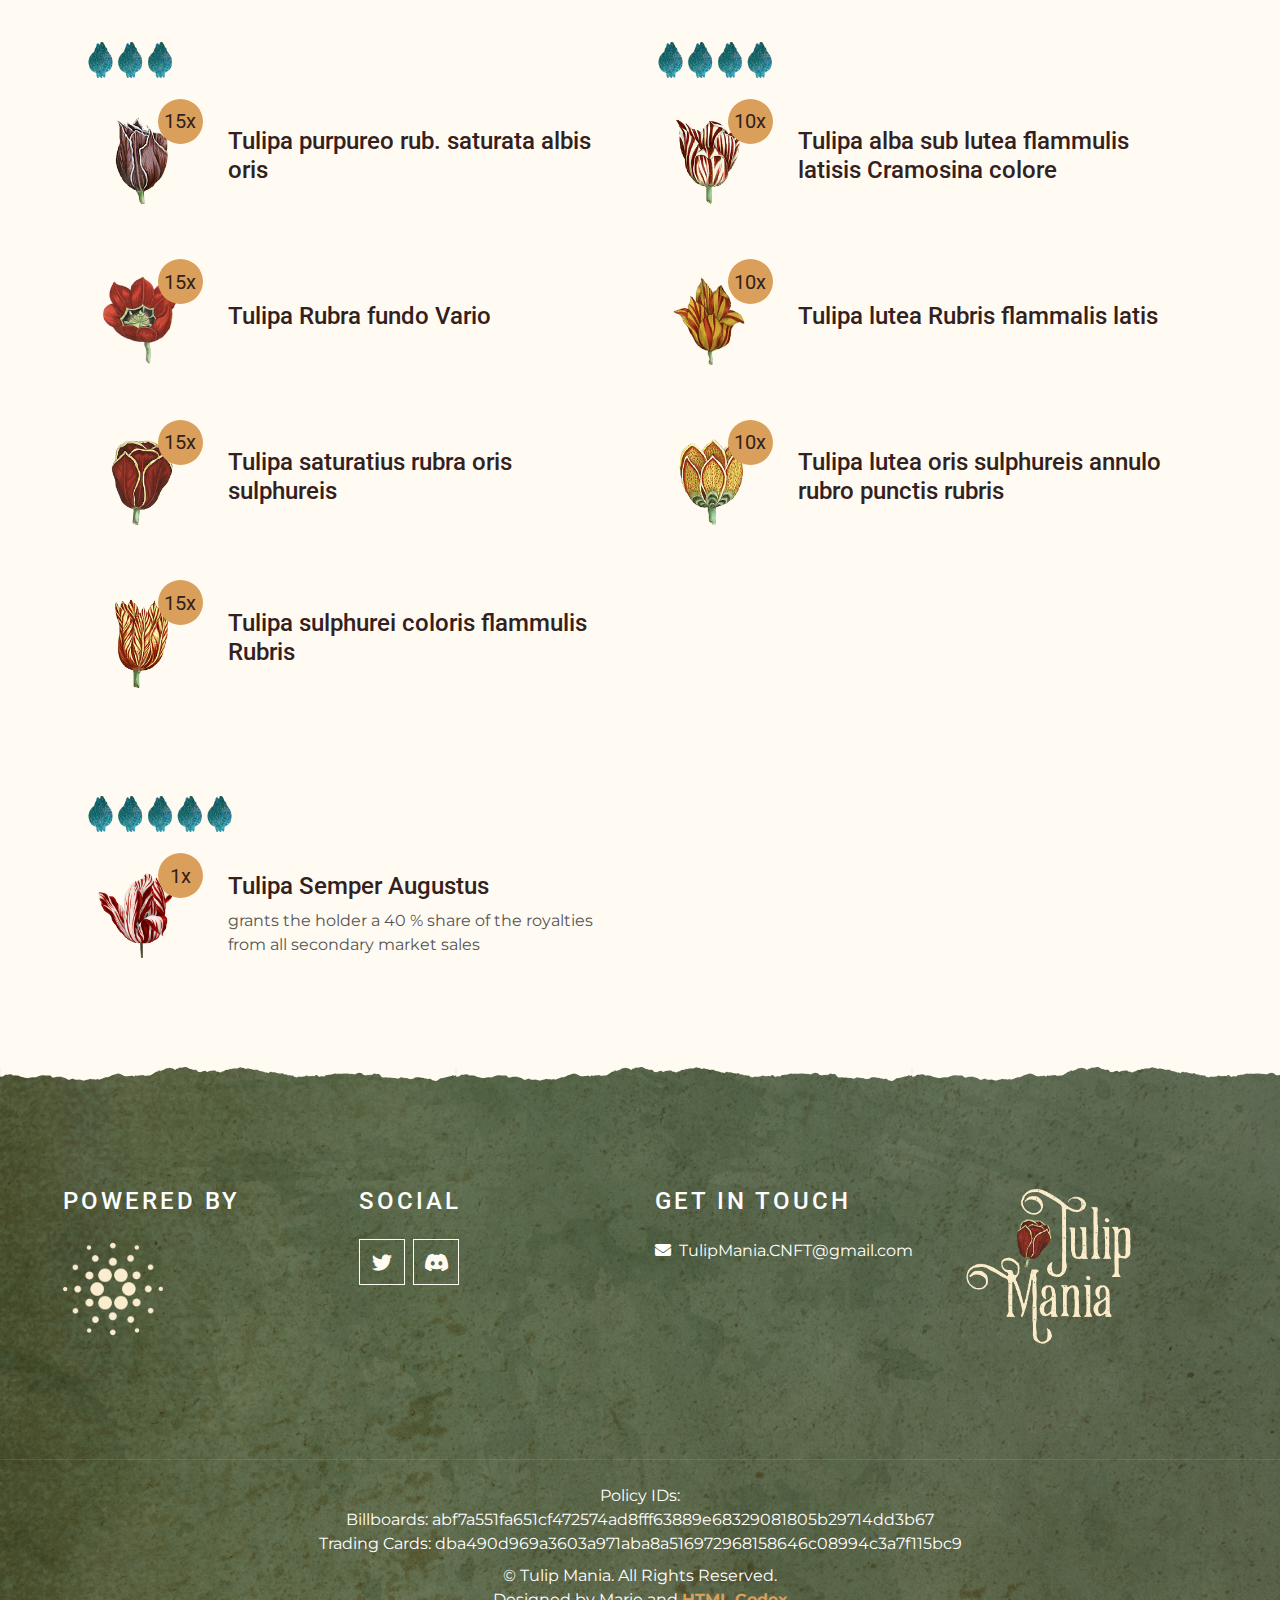
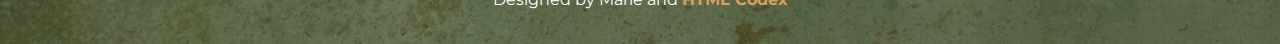
==== commit a791373c: "Add files via upload" ====
--- a/about.html
+++ b/about.html
@@ -3,10 +3,24 @@
 
 <head>
     <meta charset="utf-8">
-    <title>Tulip Mania</title>
-    <meta content="width=device-width, initial-scale=1.0" name="viewport">
-    <meta content="Free Website Template" name="keywords">
-    <meta content="Free Website Template" name="description">
+    	<!-- Primary Meta Tags -->
+<title>Tulip Mania - CNFT</title>
+<meta name="title" content="Tulip Mania - CNFT">
+<meta name="description" content="Tulips were a sought-after commodity. Their value increased, but in the course of time they eventually spoil. We are doing it differently on Cardano!">
+
+<!-- Open Graph / Facebook -->
+<meta property="og:type" content="website">
+<meta property="og:url" content="https://metatags.io/">
+<meta property="og:title" content="Tulip Mania - CNFT">
+<meta property="og:description" content="Tulips were a sought-after commodity. Their value increased, but in the course of time they eventually spoil. We are doing it differently on Cardano!">
+<meta property="og:image" content="img/carousel-1.jpg">
+
+<!-- Twitter -->
+<meta property="twitter:card" content="summary_large_image">
+<meta property="twitter:url" content="https://metatags.io/">
+<meta property="twitter:title" content="Tulip Mania - CNFT">
+<meta property="twitter:description" content="Tulips were a sought-after commodity. Their value increased, but in the course of time they eventually spoil. We are doing it differently on Cardano!">
+<meta property="twitter:image" content="img/carousel-1.jpg">
 
      <!-- favicons
     ================================================== -->
--- a/css/style.css
+++ b/css/style.css
@@ -0,0 +1,9654 @@
+/******* Bootstrap Theming ********/
+/*!
+ * Bootstrap v4.5.3 (https://getbootstrap.com/)
+ * Copyright 2011-2020 The Bootstrap Authors
+ * Copyright 2011-2020 Twitter, Inc.
+ * Licensed under MIT (https://github.com/twbs/bootstrap/blob/main/LICENSE)
+ */
+:root {
+  --blue: #007bff;
+  --indigo: #6610f2;
+  --purple: #6f42c1;
+  --pink: #e83e8c;
+  --red: #dc3545;
+  --orange: #fd7e14;
+  --yellow: #ffc107;
+  --green: #28a745;
+  --teal: #20c997;
+  --cyan: #17a2b8;
+  --white: #fff;
+  --gray: #6c757d;
+  --gray-dark: #343a40;
+  --primary: #DA9F5B;
+  --secondary: #33211D;
+  --success: #28a745;
+  --info: #17a2b8;
+  --warning: #ffc107;
+  --danger: #dc3545;
+  --light: #FFFBF2;
+  --dark: #111111;
+  --breakpoint-xs: 0;
+  --breakpoint-sm: 576px;
+  --breakpoint-md: 768px;
+  --breakpoint-lg: 992px;
+  --breakpoint-xl: 1200px;
+  --font-family-sans-serif: "Montserrat", sans-serif;
+  --font-family-monospace: SFMono-Regular, Menlo, Monaco, Consolas, "Liberation Mono", "Courier New", monospace;
+}
+
+*,
+*::before,
+*::after {
+  box-sizing: border-box;
+}
+
+html {
+  font-family: sans-serif;
+  line-height: 1.15;
+  -webkit-text-size-adjust: 100%;
+  -webkit-tap-highlight-color: rgba(0, 0, 0, 0);
+}
+
+article, aside, figcaption, figure, footer, header, hgroup, main, nav, section {
+  display: block;
+}
+
+body {
+  margin: 0;
+  font-family: "Montserrat", sans-serif;
+  font-size: 1rem;
+  font-weight: 400;
+  line-height: 1.5;
+  color: #555555;
+  text-align: left;
+  background-color: #FFFBF2;
+}
+
+[tabindex="-1"]:focus:not(:focus-visible) {
+  outline: 0 !important;
+}
+
+hr {
+  box-sizing: content-box;
+  height: 0;
+  overflow: visible;
+}
+
+h1, h2, h3, h4, h5, h6 {
+  margin-top: 0;
+  margin-bottom: 0.5rem;
+}
+
+p {
+  margin-top: 0;
+  margin-bottom: 1rem;
+}
+
+abbr[title],
+abbr[data-original-title] {
+  text-decoration: underline;
+  text-decoration: underline dotted;
+  cursor: help;
+  border-bottom: 0;
+  text-decoration-skip-ink: none;
+}
+
+address {
+  margin-bottom: 1rem;
+  font-style: normal;
+  line-height: inherit;
+}
+
+ol,
+ul,
+dl {
+  margin-top: 0;
+  margin-bottom: 1rem;
+}
+
+ol ol,
+ul ul,
+ol ul,
+ul ol {
+  margin-bottom: 0;
+}
+
+dt {
+  font-weight: 700;
+}
+
+dd {
+  margin-bottom: .5rem;
+  margin-left: 0;
+}
+
+blockquote {
+  margin: 0 0 1rem;
+}
+
+b,
+strong {
+  font-weight: bolder;
+}
+
+small {
+  font-size: 80%;
+}
+
+sub,
+sup {
+  position: relative;
+  font-size: 75%;
+  line-height: 0;
+  vertical-align: baseline;
+}
+
+sub {
+  bottom: -.25em;
+}
+
+sup {
+  top: -.5em;
+}
+
+a {
+  color: #DA9F5B;
+  text-decoration: none;
+  background-color: transparent;
+}
+
+a:hover {
+  color: #be792b;
+  text-decoration: underline;
+}
+
+a:not([href]):not([class]) {
+  color: inherit;
+  text-decoration: none;
+}
+
+a:not([href]):not([class]):hover {
+  color: inherit;
+  text-decoration: none;
+}
+
+pre,
+code,
+kbd,
+samp {
+  font-family: SFMono-Regular, Menlo, Monaco, Consolas, "Liberation Mono", "Courier New", monospace;
+  font-size: 1em;
+}
+
+pre {
+  margin-top: 0;
+  margin-bottom: 1rem;
+  overflow: auto;
+  -ms-overflow-style: scrollbar;
+}
+
+figure {
+  margin: 0 0 1rem;
+}
+
+img {
+  vertical-align: middle;
+  border-style: none;
+}
+
+svg {
+  overflow: hidden;
+  vertical-align: middle;
+}
+
+table {
+  border-collapse: collapse;
+}
+
+caption {
+  padding-top: 0.75rem;
+  padding-bottom: 0.75rem;
+  color: #6c757d;
+  text-align: left;
+  caption-side: bottom;
+}
+
+th {
+  text-align: inherit;
+  text-align: -webkit-match-parent;
+}
+
+label {
+  display: inline-block;
+  margin-bottom: 0.5rem;
+}
+
+button {
+  border-radius: 0;
+}
+
+button:focus {
+  outline: 1px dotted;
+  outline: 5px auto -webkit-focus-ring-color;
+}
+
+input,
+button,
+select,
+optgroup,
+textarea {
+  margin: 0;
+  font-family: inherit;
+  font-size: inherit;
+  line-height: inherit;
+}
+
+button,
+input {
+  overflow: visible;
+}
+
+button,
+select {
+  text-transform: none;
+}
+
+[role="button"] {
+  cursor: pointer;
+}
+
+select {
+  word-wrap: normal;
+}
+
+button,
+[type="button"],
+[type="reset"],
+[type="submit"] {
+  -webkit-appearance: button;
+}
+
+button:not(:disabled),
+[type="button"]:not(:disabled),
+[type="reset"]:not(:disabled),
+[type="submit"]:not(:disabled) {
+  cursor: pointer;
+}
+
+button::-moz-focus-inner,
+[type="button"]::-moz-focus-inner,
+[type="reset"]::-moz-focus-inner,
+[type="submit"]::-moz-focus-inner {
+  padding: 0;
+  border-style: none;
+}
+
+input[type="radio"],
+input[type="checkbox"] {
+  box-sizing: border-box;
+  padding: 0;
+}
+
+textarea {
+  overflow: auto;
+  resize: vertical;
+}
+
+fieldset {
+  min-width: 0;
+  padding: 0;
+  margin: 0;
+  border: 0;
+}
+
+legend {
+  display: block;
+  width: 100%;
+  max-width: 100%;
+  padding: 0;
+  margin-bottom: .5rem;
+  font-size: 1.5rem;
+  line-height: inherit;
+  color: inherit;
+  white-space: normal;
+}
+
+@media (max-width: 1200px) {
+  legend {
+    font-size: calc(1.275rem + 0.3vw) ;
+  }
+}
+
+progress {
+  vertical-align: baseline;
+}
+
+[type="number"]::-webkit-inner-spin-button,
+[type="number"]::-webkit-outer-spin-button {
+  height: auto;
+}
+
+[type="search"] {
+  outline-offset: -2px;
+  -webkit-appearance: none;
+}
+
+[type="search"]::-webkit-search-decoration {
+  -webkit-appearance: none;
+}
+
+::-webkit-file-upload-button {
+  font: inherit;
+  -webkit-appearance: button;
+}
+
+output {
+  display: inline-block;
+}
+
+summary {
+  display: list-item;
+  cursor: pointer;
+}
+
+template {
+  display: none;
+}
+
+[hidden] {
+  display: none !important;
+}
+
+h1, h2, h3, h4, h5, h6,
+.h1, .h2, .h3, .h4, .h5, .h6 {
+  margin-bottom: 0.5rem;
+  font-family: "Roboto", sans-serif;
+  font-weight: 500;
+  line-height: 1.2;
+  color: #33211D;
+}
+
+h1, .h1 {
+  font-size: 2.5rem;
+}
+
+@media (max-width: 1200px) {
+  h1, .h1 {
+    font-size: calc(1.375rem + 1.5vw) ;
+  }
+}
+
+h2, .h2 {
+  font-size: 2rem;
+}
+
+@media (max-width: 1200px) {
+  h2, .h2 {
+    font-size: calc(1.325rem + 0.9vw) ;
+  }
+}
+
+h3, .h3 {
+  font-size: 1.75rem;
+}
+
+@media (max-width: 1200px) {
+  h3, .h3 {
+    font-size: calc(1.3rem + 0.6vw) ;
+  }
+}
+
+h4, .h4 {
+  font-size: 1.5rem;
+}
+
+@media (max-width: 1200px) {
+  h4, .h4 {
+    font-size: calc(1.275rem + 0.3vw) ;
+  }
+}
+
+h5, .h5 {
+  font-size: 1.25rem;
+}
+
+h6, .h6 {
+  font-size: 1rem;
+}
+
+.lead {
+  font-size: 1.25rem;
+  font-weight: 300;
+}
+
+.display-1 {
+  font-size: 8rem;
+  font-weight: 300;
+  line-height: 1.2;
+}
+
+@media (max-width: 1200px) {
+  .display-1 {
+    font-size: calc(1.925rem + 8.1vw) ;
+  }
+}
+
+.display-2 {
+  font-size: 5.5rem;
+  font-weight: 300;
+  line-height: 1.2;
+}
+
+@media (max-width: 1200px) {
+  .display-2 {
+    font-size: calc(1.675rem + 5.1vw) ;
+  }
+}
+
+.display-3 {
+  font-size: 4.5rem;
+  font-weight: 300;
+  line-height: 1.2;
+}
+
+@media (max-width: 1200px) {
+  .display-3 {
+    font-size: calc(1.575rem + 3.9vw) ;
+  }
+}
+
+.display-4 {
+  font-size: 3.5rem;
+  font-weight: 300;
+  line-height: 1.2;
+}
+
+@media (max-width: 1200px) {
+  .display-4 {
+    font-size: calc(1.475rem + 2.7vw) ;
+  }
+}
+
+hr {
+  margin-top: 1rem;
+  margin-bottom: 1rem;
+  border: 0;
+  border-top: 1px solid rgba(0, 0, 0, 0.1);
+}
+
+small,
+.small {
+  font-size: 80%;
+  font-weight: 400;
+}
+
+mark,
+.mark {
+  padding: 0.2em;
+  background-color: #fcf8e3;
+}
+
+.list-unstyled {
+  padding-left: 0;
+  list-style: none;
+}
+
+.list-inline {
+  padding-left: 0;
+  list-style: none;
+}
+
+.list-inline-item {
+  display: inline-block;
+}
+
+.list-inline-item:not(:last-child) {
+  margin-right: 0.5rem;
+}
+
+.initialism {
+  font-size: 90%;
+  text-transform: uppercase;
+}
+
+.blockquote {
+  margin-bottom: 1rem;
+  font-size: 1.25rem;
+}
+
+.blockquote-footer {
+  display: block;
+  font-size: 80%;
+  color: #6c757d;
+}
+
+.blockquote-footer::before {
+  content: "\2014\00A0";
+}
+
+.img-fluid {
+  max-width: 100%;
+  height: auto;
+}
+
+.img-thumbnail {
+  padding: 0.25rem;
+  background-color: #FFFBF2;
+  border: 1px solid #dee2e6;
+  max-width: 100%;
+  height: auto;
+}
+
+.figure {
+  display: inline-block;
+}
+
+.figure-img {
+  margin-bottom: 0.5rem;
+  line-height: 1;
+}
+
+.figure-caption {
+  font-size: 90%;
+  color: #6c757d;
+}
+
+code {
+  font-size: 87.5%;
+  color: #e83e8c;
+  word-wrap: break-word;
+}
+
+a > code {
+  color: inherit;
+}
+
+kbd {
+  padding: 0.2rem 0.4rem;
+  font-size: 87.5%;
+  color: #fff;
+  background-color: #212529;
+}
+
+kbd kbd {
+  padding: 0;
+  font-size: 100%;
+  font-weight: 700;
+}
+
+pre {
+  display: block;
+  font-size: 87.5%;
+  color: #212529;
+}
+
+pre code {
+  font-size: inherit;
+  color: inherit;
+  word-break: normal;
+}
+
+.pre-scrollable {
+  max-height: 340px;
+  overflow-y: scroll;
+}
+
+.container,
+.container-fluid,
+.container-sm,
+.container-md,
+.container-lg,
+.container-xl {
+  width: 100%;
+  padding-right: 15px;
+  padding-left: 15px;
+  margin-right: auto;
+  margin-left: auto;
+}
+
+@media (min-width: 576px) {
+  .container, .container-sm {
+    max-width: 540px;
+  }
+}
+
+@media (min-width: 768px) {
+  .container, .container-sm, .container-md {
+    max-width: 720px;
+  }
+}
+
+@media (min-width: 992px) {
+  .container, .container-sm, .container-md, .container-lg {
+    max-width: 960px;
+  }
+}
+
+@media (min-width: 1200px) {
+  .container, .container-sm, .container-md, .container-lg, .container-xl {
+    max-width: 1140px;
+  }
+}
+
+.row {
+  display: flex;
+  flex-wrap: wrap;
+  margin-right: -15px;
+  margin-left: -15px;
+}
+
+.no-gutters {
+  margin-right: 0;
+  margin-left: 0;
+}
+
+.no-gutters > .col,
+.no-gutters > [class*="col-"] {
+  padding-right: 0;
+  padding-left: 0;
+}
+
+.col-1, .col-2, .col-3, .col-4, .col-5, .col-6, .col-7, .col-8, .col-9, .col-10, .col-11, .col-12, .col,
+.col-auto, .col-sm-1, .col-sm-2, .col-sm-3, .col-sm-4, .col-sm-5, .col-sm-6, .col-sm-7, .col-sm-8, .col-sm-9, .col-sm-10, .col-sm-11, .col-sm-12, .col-sm,
+.col-sm-auto, .col-md-1, .col-md-2, .col-md-3, .col-md-4, .col-md-5, .col-md-6, .col-md-7, .col-md-8, .col-md-9, .col-md-10, .col-md-11, .col-md-12, .col-md,
+.col-md-auto, .col-lg-1, .col-lg-2, .col-lg-3, .col-lg-4, .col-lg-5, .col-lg-6, .col-lg-7, .col-lg-8, .col-lg-9, .col-lg-10, .col-lg-11, .col-lg-12, .col-lg,
+.col-lg-auto, .col-xl-1, .col-xl-2, .col-xl-3, .col-xl-4, .col-xl-5, .col-xl-6, .col-xl-7, .col-xl-8, .col-xl-9, .col-xl-10, .col-xl-11, .col-xl-12, .col-xl,
+.col-xl-auto {
+  position: relative;
+  width: 100%;
+  padding-right: 15px;
+  padding-left: 15px;
+}
+
+.col {
+  flex-basis: 0;
+  flex-grow: 1;
+  max-width: 100%;
+}
+
+.row-cols-1 > * {
+  flex: 0 0 100%;
+  max-width: 100%;
+}
+
+.row-cols-2 > * {
+  flex: 0 0 50%;
+  max-width: 50%;
+}
+
+.row-cols-3 > * {
+  flex: 0 0 33.33333%;
+  max-width: 33.33333%;
+}
+
+.row-cols-4 > * {
+  flex: 0 0 25%;
+  max-width: 25%;
+}
+
+.row-cols-5 > * {
+  flex: 0 0 20%;
+  max-width: 20%;
+}
+
+.row-cols-6 > * {
+  flex: 0 0 16.66667%;
+  max-width: 16.66667%;
+}
+
+.col-auto {
+  flex: 0 0 auto;
+  width: auto;
+  max-width: 100%;
+}
+
+.col-1 {
+  flex: 0 0 8.33333%;
+  max-width: 8.33333%;
+}
+
+.col-2 {
+  flex: 0 0 16.66667%;
+  max-width: 16.66667%;
+}
+
+.col-3 {
+  flex: 0 0 25%;
+  max-width: 25%;
+}
+
+.col-4 {
+  flex: 0 0 33.33333%;
+  max-width: 33.33333%;
+}
+
+.col-5 {
+  flex: 0 0 41.66667%;
+  max-width: 41.66667%;
+}
+
+.col-6 {
+  flex: 0 0 50%;
+  max-width: 50%;
+}
+
+.col-7 {
+  flex: 0 0 58.33333%;
+  max-width: 58.33333%;
+}
+
+.col-8 {
+  flex: 0 0 66.66667%;
+  max-width: 66.66667%;
+}
+
+.col-9 {
+  flex: 0 0 75%;
+  max-width: 75%;
+}
+
+.col-10 {
+  flex: 0 0 83.33333%;
+  max-width: 83.33333%;
+}
+
+.col-11 {
+  flex: 0 0 91.66667%;
+  max-width: 91.66667%;
+}
+
+.col-12 {
+  flex: 0 0 100%;
+  max-width: 100%;
+}
+
+.order-first {
+  order: -1;
+}
+
+.order-last {
+  order: 13;
+}
+
+.order-0 {
+  order: 0;
+}
+
+.order-1 {
+  order: 1;
+}
+
+.order-2 {
+  order: 2;
+}
+
+.order-3 {
+  order: 3;
+}
+
+.order-4 {
+  order: 4;
+}
+
+.order-5 {
+  order: 5;
+}
+
+.order-6 {
+  order: 6;
+}
+
+.order-7 {
+  order: 7;
+}
+
+.order-8 {
+  order: 8;
+}
+
+.order-9 {
+  order: 9;
+}
+
+.order-10 {
+  order: 10;
+}
+
+.order-11 {
+  order: 11;
+}
+
+.order-12 {
+  order: 12;
+}
+
+.offset-1 {
+  margin-left: 8.33333%;
+}
+
+.offset-2 {
+  margin-left: 16.66667%;
+}
+
+.offset-3 {
+  margin-left: 25%;
+}
+
+.offset-4 {
+  margin-left: 33.33333%;
+}
+
+.offset-5 {
+  margin-left: 41.66667%;
+}
+
+.offset-6 {
+  margin-left: 50%;
+}
+
+.offset-7 {
+  margin-left: 58.33333%;
+}
+
+.offset-8 {
+  margin-left: 66.66667%;
+}
+
+.offset-9 {
+  margin-left: 75%;
+}
+
+.offset-10 {
+  margin-left: 83.33333%;
+}
+
+.offset-11 {
+  margin-left: 91.66667%;
+}
+
+@media (min-width: 576px) {
+  .col-sm {
+    flex-basis: 0;
+    flex-grow: 1;
+    max-width: 100%;
+  }
+  .row-cols-sm-1 > * {
+    flex: 0 0 100%;
+    max-width: 100%;
+  }
+  .row-cols-sm-2 > * {
+    flex: 0 0 50%;
+    max-width: 50%;
+  }
+  .row-cols-sm-3 > * {
+    flex: 0 0 33.33333%;
+    max-width: 33.33333%;
+  }
+  .row-cols-sm-4 > * {
+    flex: 0 0 25%;
+    max-width: 25%;
+  }
+  .row-cols-sm-5 > * {
+    flex: 0 0 20%;
+    max-width: 20%;
+  }
+  .row-cols-sm-6 > * {
+    flex: 0 0 16.66667%;
+    max-width: 16.66667%;
+  }
+  .col-sm-auto {
+    flex: 0 0 auto;
+    width: auto;
+    max-width: 100%;
+  }
+  .col-sm-1 {
+    flex: 0 0 8.33333%;
+    max-width: 8.33333%;
+  }
+  .col-sm-2 {
+    flex: 0 0 16.66667%;
+    max-width: 16.66667%;
+  }
+  .col-sm-3 {
+    flex: 0 0 25%;
+    max-width: 25%;
+  }
+  .col-sm-4 {
+    flex: 0 0 33.33333%;
+    max-width: 33.33333%;
+  }
+  .col-sm-5 {
+    flex: 0 0 41.66667%;
+    max-width: 41.66667%;
+  }
+  .col-sm-6 {
+    flex: 0 0 50%;
+    max-width: 50%;
+  }
+  .col-sm-7 {
+    flex: 0 0 58.33333%;
+    max-width: 58.33333%;
+  }
+  .col-sm-8 {
+    flex: 0 0 66.66667%;
+    max-width: 66.66667%;
+  }
+  .col-sm-9 {
+    flex: 0 0 75%;
+    max-width: 75%;
+  }
+  .col-sm-10 {
+    flex: 0 0 83.33333%;
+    max-width: 83.33333%;
+  }
+  .col-sm-11 {
+    flex: 0 0 91.66667%;
+    max-width: 91.66667%;
+  }
+  .col-sm-12 {
+    flex: 0 0 100%;
+    max-width: 100%;
+  }
+  .order-sm-first {
+    order: -1;
+  }
+  .order-sm-last {
+    order: 13;
+  }
+  .order-sm-0 {
+    order: 0;
+  }
+  .order-sm-1 {
+    order: 1;
+  }
+  .order-sm-2 {
+    order: 2;
+  }
+  .order-sm-3 {
+    order: 3;
+  }
+  .order-sm-4 {
+    order: 4;
+  }
+  .order-sm-5 {
+    order: 5;
+  }
+  .order-sm-6 {
+    order: 6;
+  }
+  .order-sm-7 {
+    order: 7;
+  }
+  .order-sm-8 {
+    order: 8;
+  }
+  .order-sm-9 {
+    order: 9;
+  }
+  .order-sm-10 {
+    order: 10;
+  }
+  .order-sm-11 {
+    order: 11;
+  }
+  .order-sm-12 {
+    order: 12;
+  }
+  .offset-sm-0 {
+    margin-left: 0;
+  }
+  .offset-sm-1 {
+    margin-left: 8.33333%;
+  }
+  .offset-sm-2 {
+    margin-left: 16.66667%;
+  }
+  .offset-sm-3 {
+    margin-left: 25%;
+  }
+  .offset-sm-4 {
+    margin-left: 33.33333%;
+  }
+  .offset-sm-5 {
+    margin-left: 41.66667%;
+  }
+  .offset-sm-6 {
+    margin-left: 50%;
+  }
+  .offset-sm-7 {
+    margin-left: 58.33333%;
+  }
+  .offset-sm-8 {
+    margin-left: 66.66667%;
+  }
+  .offset-sm-9 {
+    margin-left: 75%;
+  }
+  .offset-sm-10 {
+    margin-left: 83.33333%;
+  }
+  .offset-sm-11 {
+    margin-left: 91.66667%;
+  }
+}
+
+@media (min-width: 768px) {
+  .col-md {
+    flex-basis: 0;
+    flex-grow: 1;
+    max-width: 100%;
+  }
+  .row-cols-md-1 > * {
+    flex: 0 0 100%;
+    max-width: 100%;
+  }
+  .row-cols-md-2 > * {
+    flex: 0 0 50%;
+    max-width: 50%;
+  }
+  .row-cols-md-3 > * {
+    flex: 0 0 33.33333%;
+    max-width: 33.33333%;
+  }
+  .row-cols-md-4 > * {
+    flex: 0 0 25%;
+    max-width: 25%;
+  }
+  .row-cols-md-5 > * {
+    flex: 0 0 20%;
+    max-width: 20%;
+  }
+  .row-cols-md-6 > * {
+    flex: 0 0 16.66667%;
+    max-width: 16.66667%;
+  }
+  .col-md-auto {
+    flex: 0 0 auto;
+    width: auto;
+    max-width: 100%;
+  }
+  .col-md-1 {
+    flex: 0 0 8.33333%;
+    max-width: 8.33333%;
+  }
+  .col-md-2 {
+    flex: 0 0 16.66667%;
+    max-width: 16.66667%;
+  }
+  .col-md-3 {
+    flex: 0 0 25%;
+    max-width: 25%;
+  }
+  .col-md-4 {
+    flex: 0 0 33.33333%;
+    max-width: 33.33333%;
+  }
+  .col-md-5 {
+    flex: 0 0 41.66667%;
+    max-width: 41.66667%;
+  }
+  .col-md-6 {
+    flex: 0 0 50%;
+    max-width: 50%;
+  }
+  .col-md-7 {
+    flex: 0 0 58.33333%;
+    max-width: 58.33333%;
+  }
+  .col-md-8 {
+    flex: 0 0 66.66667%;
+    max-width: 66.66667%;
+  }
+  .col-md-9 {
+    flex: 0 0 75%;
+    max-width: 75%;
+  }
+  .col-md-10 {
+    flex: 0 0 83.33333%;
+    max-width: 83.33333%;
+  }
+  .col-md-11 {
+    flex: 0 0 91.66667%;
+    max-width: 91.66667%;
+  }
+  .col-md-12 {
+    flex: 0 0 100%;
+    max-width: 100%;
+  }
+  .order-md-first {
+    order: -1;
+  }
+  .order-md-last {
+    order: 13;
+  }
+  .order-md-0 {
+    order: 0;
+  }
+  .order-md-1 {
+    order: 1;
+  }
+  .order-md-2 {
+    order: 2;
+  }
+  .order-md-3 {
+    order: 3;
+  }
+  .order-md-4 {
+    order: 4;
+  }
+  .order-md-5 {
+    order: 5;
+  }
+  .order-md-6 {
+    order: 6;
+  }
+  .order-md-7 {
+    order: 7;
+  }
+  .order-md-8 {
+    order: 8;
+  }
+  .order-md-9 {
+    order: 9;
+  }
+  .order-md-10 {
+    order: 10;
+  }
+  .order-md-11 {
+    order: 11;
+  }
+  .order-md-12 {
+    order: 12;
+  }
+  .offset-md-0 {
+    margin-left: 0;
+  }
+  .offset-md-1 {
+    margin-left: 8.33333%;
+  }
+  .offset-md-2 {
+    margin-left: 16.66667%;
+  }
+  .offset-md-3 {
+    margin-left: 25%;
+  }
+  .offset-md-4 {
+    margin-left: 33.33333%;
+  }
+  .offset-md-5 {
+    margin-left: 41.66667%;
+  }
+  .offset-md-6 {
+    margin-left: 50%;
+  }
+  .offset-md-7 {
+    margin-left: 58.33333%;
+  }
+  .offset-md-8 {
+    margin-left: 66.66667%;
+  }
+  .offset-md-9 {
+    margin-left: 75%;
+  }
+  .offset-md-10 {
+    margin-left: 83.33333%;
+  }
+  .offset-md-11 {
+    margin-left: 91.66667%;
+  }
+}
+
+@media (min-width: 992px) {
+  .col-lg {
+    flex-basis: 0;
+    flex-grow: 1;
+    max-width: 100%;
+  }
+  .row-cols-lg-1 > * {
+    flex: 0 0 100%;
+    max-width: 100%;
+  }
+  .row-cols-lg-2 > * {
+    flex: 0 0 50%;
+    max-width: 50%;
+  }
+  .row-cols-lg-3 > * {
+    flex: 0 0 33.33333%;
+    max-width: 33.33333%;
+  }
+  .row-cols-lg-4 > * {
+    flex: 0 0 25%;
+    max-width: 25%;
+  }
+  .row-cols-lg-5 > * {
+    flex: 0 0 20%;
+    max-width: 20%;
+  }
+  .row-cols-lg-6 > * {
+    flex: 0 0 16.66667%;
+    max-width: 16.66667%;
+  }
+  .col-lg-auto {
+    flex: 0 0 auto;
+    width: auto;
+    max-width: 100%;
+  }
+  .col-lg-1 {
+    flex: 0 0 8.33333%;
+    max-width: 8.33333%;
+  }
+  .col-lg-2 {
+    flex: 0 0 16.66667%;
+    max-width: 16.66667%;
+  }
+  .col-lg-3 {
+    flex: 0 0 25%;
+    max-width: 25%;
+  }
+  .col-lg-4 {
+    flex: 0 0 33.33333%;
+    max-width: 33.33333%;
+  }
+  .col-lg-5 {
+    flex: 0 0 41.66667%;
+    max-width: 41.66667%;
+  }
+  .col-lg-6 {
+    flex: 0 0 50%;
+    max-width: 50%;
+  }
+  .col-lg-7 {
+    flex: 0 0 58.33333%;
+    max-width: 58.33333%;
+  }
+  .col-lg-8 {
+    flex: 0 0 66.66667%;
+    max-width: 66.66667%;
+  }
+  .col-lg-9 {
+    flex: 0 0 75%;
+    max-width: 75%;
+  }
+  .col-lg-10 {
+    flex: 0 0 83.33333%;
+    max-width: 83.33333%;
+  }
+  .col-lg-11 {
+    flex: 0 0 91.66667%;
+    max-width: 91.66667%;
+  }
+  .col-lg-12 {
+    flex: 0 0 100%;
+    max-width: 100%;
+  }
+  .order-lg-first {
+    order: -1;
+  }
+  .order-lg-last {
+    order: 13;
+  }
+  .order-lg-0 {
+    order: 0;
+  }
+  .order-lg-1 {
+    order: 1;
+  }
+  .order-lg-2 {
+    order: 2;
+  }
+  .order-lg-3 {
+    order: 3;
+  }
+  .order-lg-4 {
+    order: 4;
+  }
+  .order-lg-5 {
+    order: 5;
+  }
+  .order-lg-6 {
+    order: 6;
+  }
+  .order-lg-7 {
+    order: 7;
+  }
+  .order-lg-8 {
+    order: 8;
+  }
+  .order-lg-9 {
+    order: 9;
+  }
+  .order-lg-10 {
+    order: 10;
+  }
+  .order-lg-11 {
+    order: 11;
+  }
+  .order-lg-12 {
+    order: 12;
+  }
+  .offset-lg-0 {
+    margin-left: 0;
+  }
+  .offset-lg-1 {
+    margin-left: 8.33333%;
+  }
+  .offset-lg-2 {
+    margin-left: 16.66667%;
+  }
+  .offset-lg-3 {
+    margin-left: 25%;
+  }
+  .offset-lg-4 {
+    margin-left: 33.33333%;
+  }
+  .offset-lg-5 {
+    margin-left: 41.66667%;
+  }
+  .offset-lg-6 {
+    margin-left: 50%;
+  }
+  .offset-lg-7 {
+    margin-left: 58.33333%;
+  }
+  .offset-lg-8 {
+    margin-left: 66.66667%;
+  }
+  .offset-lg-9 {
+    margin-left: 75%;
+  }
+  .offset-lg-10 {
+    margin-left: 83.33333%;
+  }
+  .offset-lg-11 {
+    margin-left: 91.66667%;
+  }
+}
+
+@media (min-width: 1200px) {
+  .col-xl {
+    flex-basis: 0;
+    flex-grow: 1;
+    max-width: 100%;
+  }
+  .row-cols-xl-1 > * {
+    flex: 0 0 100%;
+    max-width: 100%;
+  }
+  .row-cols-xl-2 > * {
+    flex: 0 0 50%;
+    max-width: 50%;
+  }
+  .row-cols-xl-3 > * {
+    flex: 0 0 33.33333%;
+    max-width: 33.33333%;
+  }
+  .row-cols-xl-4 > * {
+    flex: 0 0 25%;
+    max-width: 25%;
+  }
+  .row-cols-xl-5 > * {
+    flex: 0 0 20%;
+    max-width: 20%;
+  }
+  .row-cols-xl-6 > * {
+    flex: 0 0 16.66667%;
+    max-width: 16.66667%;
+  }
+  .col-xl-auto {
+    flex: 0 0 auto;
+    width: auto;
+    max-width: 100%;
+  }
+  .col-xl-1 {
+    flex: 0 0 8.33333%;
+    max-width: 8.33333%;
+  }
+  .col-xl-2 {
+    flex: 0 0 16.66667%;
+    max-width: 16.66667%;
+  }
+  .col-xl-3 {
+    flex: 0 0 25%;
+    max-width: 25%;
+  }
+  .col-xl-4 {
+    flex: 0 0 33.33333%;
+    max-width: 33.33333%;
+  }
+  .col-xl-5 {
+    flex: 0 0 41.66667%;
+    max-width: 41.66667%;
+  }
+  .col-xl-6 {
+    flex: 0 0 50%;
+    max-width: 50%;
+  }
+  .col-xl-7 {
+    flex: 0 0 58.33333%;
+    max-width: 58.33333%;
+  }
+  .col-xl-8 {
+    flex: 0 0 66.66667%;
+    max-width: 66.66667%;
+  }
+  .col-xl-9 {
+    flex: 0 0 75%;
+    max-width: 75%;
+  }
+  .col-xl-10 {
+    flex: 0 0 83.33333%;
+    max-width: 83.33333%;
+  }
+  .col-xl-11 {
+    flex: 0 0 91.66667%;
+    max-width: 91.66667%;
+  }
+  .col-xl-12 {
+    flex: 0 0 100%;
+    max-width: 100%;
+  }
+  .order-xl-first {
+    order: -1;
+  }
+  .order-xl-last {
+    order: 13;
+  }
+  .order-xl-0 {
+    order: 0;
+  }
+  .order-xl-1 {
+    order: 1;
+  }
+  .order-xl-2 {
+    order: 2;
+  }
+  .order-xl-3 {
+    order: 3;
+  }
+  .order-xl-4 {
+    order: 4;
+  }
+  .order-xl-5 {
+    order: 5;
+  }
+  .order-xl-6 {
+    order: 6;
+  }
+  .order-xl-7 {
+    order: 7;
+  }
+  .order-xl-8 {
+    order: 8;
+  }
+  .order-xl-9 {
+    order: 9;
+  }
+  .order-xl-10 {
+    order: 10;
+  }
+  .order-xl-11 {
+    order: 11;
+  }
+  .order-xl-12 {
+    order: 12;
+  }
+  .offset-xl-0 {
+    margin-left: 0;
+  }
+  .offset-xl-1 {
+    margin-left: 8.33333%;
+  }
+  .offset-xl-2 {
+    margin-left: 16.66667%;
+  }
+  .offset-xl-3 {
+    margin-left: 25%;
+  }
+  .offset-xl-4 {
+    margin-left: 33.33333%;
+  }
+  .offset-xl-5 {
+    margin-left: 41.66667%;
+  }
+  .offset-xl-6 {
+    margin-left: 50%;
+  }
+  .offset-xl-7 {
+    margin-left: 58.33333%;
+  }
+  .offset-xl-8 {
+    margin-left: 66.66667%;
+  }
+  .offset-xl-9 {
+    margin-left: 75%;
+  }
+  .offset-xl-10 {
+    margin-left: 83.33333%;
+  }
+  .offset-xl-11 {
+    margin-left: 91.66667%;
+  }
+}
+
+.table {
+  width: 100%;
+  margin-bottom: 1rem;
+  color: #555555;
+}
+
+.table th,
+.table td {
+  padding: 0.75rem;
+  vertical-align: top;
+  border-top: 1px solid #dee2e6;
+}
+
+.table thead th {
+  vertical-align: bottom;
+  border-bottom: 2px solid #dee2e6;
+}
+
+.table tbody + tbody {
+  border-top: 2px solid #dee2e6;
+}
+
+.table-sm th,
+.table-sm td {
+  padding: 0.3rem;
+}
+
+.table-bordered {
+  border: 1px solid #dee2e6;
+}
+
+.table-bordered th,
+.table-bordered td {
+  border: 1px solid #dee2e6;
+}
+
+.table-bordered thead th,
+.table-bordered thead td {
+  border-bottom-width: 2px;
+}
+
+.table-borderless th,
+.table-borderless td,
+.table-borderless thead th,
+.table-borderless tbody + tbody {
+  border: 0;
+}
+
+.table-striped tbody tr:nth-of-type(odd) {
+  background-color: rgba(0, 0, 0, 0.05);
+}
+
+.table-hover tbody tr:hover {
+  color: #555555;
+  background-color: rgba(0, 0, 0, 0.075);
+}
+
+.table-primary,
+.table-primary > th,
+.table-primary > td {
+  background-color: #f5e4d1;
+}
+
+.table-primary th,
+.table-primary td,
+.table-primary thead th,
+.table-primary tbody + tbody {
+  border-color: #eccdaa;
+}
+
+.table-hover .table-primary:hover {
+  background-color: #f0d8bc;
+}
+
+.table-hover .table-primary:hover > td,
+.table-hover .table-primary:hover > th {
+  background-color: #f0d8bc;
+}
+
+.table-secondary,
+.table-secondary > th,
+.table-secondary > td {
+  background-color: #c6c1c0;
+}
+
+.table-secondary th,
+.table-secondary td,
+.table-secondary thead th,
+.table-secondary tbody + tbody {
+  border-color: #958c89;
+}
+
+.table-hover .table-secondary:hover {
+  background-color: #bab4b3;
+}
+
+.table-hover .table-secondary:hover > td,
+.table-hover .table-secondary:hover > th {
+  background-color: #bab4b3;
+}
+
+.table-success,
+.table-success > th,
+.table-success > td {
+  background-color: #c3e6cb;
+}
+
+.table-success th,
+.table-success td,
+.table-success thead th,
+.table-success tbody + tbody {
+  border-color: #8fd19e;
+}
+
+.table-hover .table-success:hover {
+  background-color: #b1dfbb;
+}
+
+.table-hover .table-success:hover > td,
+.table-hover .table-success:hover > th {
+  background-color: #b1dfbb;
+}
+
+.table-info,
+.table-info > th,
+.table-info > td {
+  background-color: #bee5eb;
+}
+
+.table-info th,
+.table-info td,
+.table-info thead th,
+.table-info tbody + tbody {
+  border-color: #86cfda;
+}
+
+.table-hover .table-info:hover {
+  background-color: #abdde5;
+}
+
+.table-hover .table-info:hover > td,
+.table-hover .table-info:hover > th {
+  background-color: #abdde5;
+}
+
+.table-warning,
+.table-warning > th,
+.table-warning > td {
+  background-color: #ffeeba;
+}
+
+.table-warning th,
+.table-warning td,
+.table-warning thead th,
+.table-warning tbody + tbody {
+  border-color: #ffdf7e;
+}
+
+.table-hover .table-warning:hover {
+  background-color: #ffe8a1;
+}
+
+.table-hover .table-warning:hover > td,
+.table-hover .table-warning:hover > th {
+  background-color: #ffe8a1;
+}
+
+.table-danger,
+.table-danger > th,
+.table-danger > td {
+  background-color: #f5c6cb;
+}
+
+.table-danger th,
+.table-danger td,
+.table-danger thead th,
+.table-danger tbody + tbody {
+  border-color: #ed969e;
+}
+
+.table-hover .table-danger:hover {
+  background-color: #f1b0b7;
+}
+
+.table-hover .table-danger:hover > td,
+.table-hover .table-danger:hover > th {
+  background-color: #f1b0b7;
+}
+
+.table-light,
+.table-light > th,
+.table-light > td {
+  background-color: #fffefb;
+}
+
+.table-light th,
+.table-light td,
+.table-light thead th,
+.table-light tbody + tbody {
+  border-color: #fffdf8;
+}
+
+.table-hover .table-light:hover {
+  background-color: #fff8e2;
+}
+
+.table-hover .table-light:hover > td,
+.table-hover .table-light:hover > th {
+  background-color: #fff8e2;
+}
+
+.table-dark,
+.table-dark > th,
+.table-dark > td {
+  background-color: #bcbcbc;
+}
+
+.table-dark th,
+.table-dark td,
+.table-dark thead th,
+.table-dark tbody + tbody {
+  border-color: #838383;
+}
+
+.table-hover .table-dark:hover {
+  background-color: #afafaf;
+}
+
+.table-hover .table-dark:hover > td,
+.table-hover .table-dark:hover > th {
+  background-color: #afafaf;
+}
+
+.table-active,
+.table-active > th,
+.table-active > td {
+  background-color: rgba(0, 0, 0, 0.075);
+}
+
+.table-hover .table-active:hover {
+  background-color: rgba(0, 0, 0, 0.075);
+}
+
+.table-hover .table-active:hover > td,
+.table-hover .table-active:hover > th {
+  background-color: rgba(0, 0, 0, 0.075);
+}
+
+.table .thead-dark th {
+  color: #fff;
+  background-color: #343a40;
+  border-color: #454d55;
+}
+
+.table .thead-light th {
+  color: #495057;
+  background-color: #e9ecef;
+  border-color: #dee2e6;
+}
+
+.table-dark {
+  color: #fff;
+  background-color: #343a40;
+}
+
+.table-dark th,
+.table-dark td,
+.table-dark thead th {
+  border-color: #454d55;
+}
+
+.table-dark.table-bordered {
+  border: 0;
+}
+
+.table-dark.table-striped tbody tr:nth-of-type(odd) {
+  background-color: rgba(255, 255, 255, 0.05);
+}
+
+.table-dark.table-hover tbody tr:hover {
+  color: #fff;
+  background-color: rgba(255, 255, 255, 0.075);
+}
+
+@media (max-width: 575.98px) {
+  .table-responsive-sm {
+    display: block;
+    width: 100%;
+    overflow-x: auto;
+    -webkit-overflow-scrolling: touch;
+  }
+  .table-responsive-sm > .table-bordered {
+    border: 0;
+  }
+}
+
+@media (max-width: 767.98px) {
+  .table-responsive-md {
+    display: block;
+    width: 100%;
+    overflow-x: auto;
+    -webkit-overflow-scrolling: touch;
+  }
+  .table-responsive-md > .table-bordered {
+    border: 0;
+  }
+}
+
+@media (max-width: 991.98px) {
+  .table-responsive-lg {
+    display: block;
+    width: 100%;
+    overflow-x: auto;
+    -webkit-overflow-scrolling: touch;
+  }
+  .table-responsive-lg > .table-bordered {
+    border: 0;
+  }
+}
+
+@media (max-width: 1199.98px) {
+  .table-responsive-xl {
+    display: block;
+    width: 100%;
+    overflow-x: auto;
+    -webkit-overflow-scrolling: touch;
+  }
+  .table-responsive-xl > .table-bordered {
+    border: 0;
+  }
+}
+
+.table-responsive {
+  display: block;
+  width: 100%;
+  overflow-x: auto;
+  -webkit-overflow-scrolling: touch;
+}
+
+.table-responsive > .table-bordered {
+  border: 0;
+}
+
+.form-control {
+  display: block;
+  width: 100%;
+  height: calc(1.5em + 0.75rem + 2px);
+  padding: 0.375rem 0.75rem;
+  font-size: 1rem;
+  font-weight: 400;
+  line-height: 1.5;
+  color: #495057;
+  background-color: #fff;
+  background-clip: padding-box;
+  border: 1px solid #ced4da;
+  border-radius: 0;
+  transition: border-color 0.15s ease-in-out, box-shadow 0.15s ease-in-out;
+}
+
+@media (prefers-reduced-motion: reduce) {
+  .form-control {
+    transition: none;
+  }
+}
+
+.form-control::-ms-expand {
+  background-color: transparent;
+  border: 0;
+}
+
+.form-control:-moz-focusring {
+  color: transparent;
+  text-shadow: 0 0 0 #495057;
+}
+
+.form-control:focus {
+  color: #495057;
+  background-color: #fff;
+  border-color: #f1dcc3;
+  outline: 0;
+  box-shadow: 0 0 0 0.2rem rgba(218, 159, 91, 0.25);
+}
+
+.form-control::placeholder {
+  color: #6c757d;
+  opacity: 1;
+}
+
+.form-control:disabled, .form-control[readonly] {
+  background-color: #e9ecef;
+  opacity: 1;
+}
+
+input[type="date"].form-control,
+input[type="time"].form-control,
+input[type="datetime-local"].form-control,
+input[type="month"].form-control {
+  appearance: none;
+}
+
+select.form-control:focus::-ms-value {
+  color: #495057;
+  background-color: #fff;
+}
+
+.form-control-file,
+.form-control-range {
+  display: block;
+  width: 100%;
+}
+
+.col-form-label {
+  padding-top: calc(0.375rem + 1px);
+  padding-bottom: calc(0.375rem + 1px);
+  margin-bottom: 0;
+  font-size: inherit;
+  line-height: 1.5;
+}
+
+.col-form-label-lg {
+  padding-top: calc(0.5rem + 1px);
+  padding-bottom: calc(0.5rem + 1px);
+  font-size: 1.25rem;
+  line-height: 1.5;
+}
+
+.col-form-label-sm {
+  padding-top: calc(0.25rem + 1px);
+  padding-bottom: calc(0.25rem + 1px);
+  font-size: 0.875rem;
+  line-height: 1.5;
+}
+
+.form-control-plaintext {
+  display: block;
+  width: 100%;
+  padding: 0.375rem 0;
+  margin-bottom: 0;
+  font-size: 1rem;
+  line-height: 1.5;
+  color: #555555;
+  background-color: transparent;
+  border: solid transparent;
+  border-width: 1px 0;
+}
+
+.form-control-plaintext.form-control-sm, .form-control-plaintext.form-control-lg {
+  padding-right: 0;
+  padding-left: 0;
+}
+
+.form-control-sm {
+  height: calc(1.5em + 0.5rem + 2px);
+  padding: 0.25rem 0.5rem;
+  font-size: 0.875rem;
+  line-height: 1.5;
+}
+
+.form-control-lg {
+  height: calc(1.5em + 1rem + 2px);
+  padding: 0.5rem 1rem;
+  font-size: 1.25rem;
+  line-height: 1.5;
+}
+
+select.form-control[size], select.form-control[multiple] {
+  height: auto;
+}
+
+textarea.form-control {
+  height: auto;
+}
+
+.form-group {
+  margin-bottom: 1rem;
+}
+
+.form-text {
+  display: block;
+  margin-top: 0.25rem;
+}
+
+.form-row {
+  display: flex;
+  flex-wrap: wrap;
+  margin-right: -5px;
+  margin-left: -5px;
+}
+
+.form-row > .col,
+.form-row > [class*="col-"] {
+  padding-right: 5px;
+  padding-left: 5px;
+}
+
+.form-check {
+  position: relative;
+  display: block;
+  padding-left: 1.25rem;
+}
+
+.form-check-input {
+  position: absolute;
+  margin-top: 0.3rem;
+  margin-left: -1.25rem;
+}
+
+.form-check-input[disabled] ~ .form-check-label,
+.form-check-input:disabled ~ .form-check-label {
+  color: #6c757d;
+}
+
+.form-check-label {
+  margin-bottom: 0;
+}
+
+.form-check-inline {
+  display: inline-flex;
+  align-items: center;
+  padding-left: 0;
+  margin-right: 0.75rem;
+}
+
+.form-check-inline .form-check-input {
+  position: static;
+  margin-top: 0;
+  margin-right: 0.3125rem;
+  margin-left: 0;
+}
+
+.valid-feedback {
+  display: none;
+  width: 100%;
+  margin-top: 0.25rem;
+  font-size: 80%;
+  color: #28a745;
+}
+
+.valid-tooltip {
+  position: absolute;
+  top: 100%;
+  left: 0;
+  z-index: 5;
+  display: none;
+  max-width: 100%;
+  padding: 0.25rem 0.5rem;
+  margin-top: .1rem;
+  font-size: 0.875rem;
+  line-height: 1.5;
+  color: #fff;
+  background-color: rgba(40, 167, 69, 0.9);
+}
+
+.was-validated :valid ~ .valid-feedback,
+.was-validated :valid ~ .valid-tooltip,
+.is-valid ~ .valid-feedback,
+.is-valid ~ .valid-tooltip {
+  display: block;
+}
+
+.was-validated .form-control:valid, .form-control.is-valid {
+  border-color: #28a745;
+  padding-right: calc(1.5em + 0.75rem);
+  background-image: url("data:image/svg+xml,%3csvg xmlns='http://www.w3.org/2000/svg' width='8' height='8' viewBox='0 0 8 8'%3e%3cpath fill='%2328a745' d='M2.3 6.73L.6 4.53c-.4-1.04.46-1.4 1.1-.8l1.1 1.4 3.4-3.8c.6-.63 1.6-.27 1.2.7l-4 4.6c-.43.5-.8.4-1.1.1z'/%3e%3c/svg%3e");
+  background-repeat: no-repeat;
+  background-position: right calc(0.375em + 0.1875rem) center;
+  background-size: calc(0.75em + 0.375rem) calc(0.75em + 0.375rem);
+}
+
+.was-validated .form-control:valid:focus, .form-control.is-valid:focus {
+  border-color: #28a745;
+  box-shadow: 0 0 0 0.2rem rgba(40, 167, 69, 0.25);
+}
+
+.was-validated textarea.form-control:valid, textarea.form-control.is-valid {
+  padding-right: calc(1.5em + 0.75rem);
+  background-position: top calc(0.375em + 0.1875rem) right calc(0.375em + 0.1875rem);
+}
+
+.was-validated .custom-select:valid, .custom-select.is-valid {
+  border-color: #28a745;
+  padding-right: calc(0.75em + 2.3125rem);
+  background: url("data:image/svg+xml,%3csvg xmlns='http://www.w3.org/2000/svg' width='4' height='5' viewBox='0 0 4 5'%3e%3cpath fill='%23343a40' d='M2 0L0 2h4zm0 5L0 3h4z'/%3e%3c/svg%3e") no-repeat right 0.75rem center/8px 10px, url("data:image/svg+xml,%3csvg xmlns='http://www.w3.org/2000/svg' width='8' height='8' viewBox='0 0 8 8'%3e%3cpath fill='%2328a745' d='M2.3 6.73L.6 4.53c-.4-1.04.46-1.4 1.1-.8l1.1 1.4 3.4-3.8c.6-.63 1.6-.27 1.2.7l-4 4.6c-.43.5-.8.4-1.1.1z'/%3e%3c/svg%3e") #fff no-repeat center right 1.75rem/calc(0.75em + 0.375rem) calc(0.75em + 0.375rem);
+}
+
+.was-validated .custom-select:valid:focus, .custom-select.is-valid:focus {
+  border-color: #28a745;
+  box-shadow: 0 0 0 0.2rem rgba(40, 167, 69, 0.25);
+}
+
+.was-validated .form-check-input:valid ~ .form-check-label, .form-check-input.is-valid ~ .form-check-label {
+  color: #28a745;
+}
+
+.was-validated .form-check-input:valid ~ .valid-feedback,
+.was-validated .form-check-input:valid ~ .valid-tooltip, .form-check-input.is-valid ~ .valid-feedback,
+.form-check-input.is-valid ~ .valid-tooltip {
+  display: block;
+}
+
+.was-validated .custom-control-input:valid ~ .custom-control-label, .custom-control-input.is-valid ~ .custom-control-label {
+  color: #28a745;
+}
+
+.was-validated .custom-control-input:valid ~ .custom-control-label::before, .custom-control-input.is-valid ~ .custom-control-label::before {
+  border-color: #28a745;
+}
+
+.was-validated .custom-control-input:valid:checked ~ .custom-control-label::before, .custom-control-input.is-valid:checked ~ .custom-control-label::before {
+  border-color: #34ce57;
+  background-color: #34ce57;
+}
+
+.was-validated .custom-control-input:valid:focus ~ .custom-control-label::before, .custom-control-input.is-valid:focus ~ .custom-control-label::before {
+  box-shadow: 0 0 0 0.2rem rgba(40, 167, 69, 0.25);
+}
+
+.was-validated .custom-control-input:valid:focus:not(:checked) ~ .custom-control-label::before, .custom-control-input.is-valid:focus:not(:checked) ~ .custom-control-label::before {
+  border-color: #28a745;
+}
+
+.was-validated .custom-file-input:valid ~ .custom-file-label, .custom-file-input.is-valid ~ .custom-file-label {
+  border-color: #28a745;
+}
+
+.was-validated .custom-file-input:valid:focus ~ .custom-file-label, .custom-file-input.is-valid:focus ~ .custom-file-label {
+  border-color: #28a745;
+  box-shadow: 0 0 0 0.2rem rgba(40, 167, 69, 0.25);
+}
+
+.invalid-feedback {
+  display: none;
+  width: 100%;
+  margin-top: 0.25rem;
+  font-size: 80%;
+  color: #dc3545;
+}
+
+.invalid-tooltip {
+  position: absolute;
+  top: 100%;
+  left: 0;
+  z-index: 5;
+  display: none;
+  max-width: 100%;
+  padding: 0.25rem 0.5rem;
+  margin-top: .1rem;
+  font-size: 0.875rem;
+  line-height: 1.5;
+  color: #fff;
+  background-color: rgba(220, 53, 69, 0.9);
+}
+
+.was-validated :invalid ~ .invalid-feedback,
+.was-validated :invalid ~ .invalid-tooltip,
+.is-invalid ~ .invalid-feedback,
+.is-invalid ~ .invalid-tooltip {
+  display: block;
+}
+
+.was-validated .form-control:invalid, .form-control.is-invalid {
+  border-color: #dc3545;
+  padding-right: calc(1.5em + 0.75rem);
+  background-image: url("data:image/svg+xml,%3csvg xmlns='http://www.w3.org/2000/svg' width='12' height='12' fill='none' stroke='%23dc3545' viewBox='0 0 12 12'%3e%3ccircle cx='6' cy='6' r='4.5'/%3e%3cpath stroke-linejoin='round' d='M5.8 3.6h.4L6 6.5z'/%3e%3ccircle cx='6' cy='8.2' r='.6' fill='%23dc3545' stroke='none'/%3e%3c/svg%3e");
+  background-repeat: no-repeat;
+  background-position: right calc(0.375em + 0.1875rem) center;
+  background-size: calc(0.75em + 0.375rem) calc(0.75em + 0.375rem);
+}
+
+.was-validated .form-control:invalid:focus, .form-control.is-invalid:focus {
+  border-color: #dc3545;
+  box-shadow: 0 0 0 0.2rem rgba(220, 53, 69, 0.25);
+}
+
+.was-validated textarea.form-control:invalid, textarea.form-control.is-invalid {
+  padding-right: calc(1.5em + 0.75rem);
+  background-position: top calc(0.375em + 0.1875rem) right calc(0.375em + 0.1875rem);
+}
+
+.was-validated .custom-select:invalid, .custom-select.is-invalid {
+  border-color: #dc3545;
+  padding-right: calc(0.75em + 2.3125rem);
+  background: url("data:image/svg+xml,%3csvg xmlns='http://www.w3.org/2000/svg' width='4' height='5' viewBox='0 0 4 5'%3e%3cpath fill='%23343a40' d='M2 0L0 2h4zm0 5L0 3h4z'/%3e%3c/svg%3e") no-repeat right 0.75rem center/8px 10px, url("data:image/svg+xml,%3csvg xmlns='http://www.w3.org/2000/svg' width='12' height='12' fill='none' stroke='%23dc3545' viewBox='0 0 12 12'%3e%3ccircle cx='6' cy='6' r='4.5'/%3e%3cpath stroke-linejoin='round' d='M5.8 3.6h.4L6 6.5z'/%3e%3ccircle cx='6' cy='8.2' r='.6' fill='%23dc3545' stroke='none'/%3e%3c/svg%3e") #fff no-repeat center right 1.75rem/calc(0.75em + 0.375rem) calc(0.75em + 0.375rem);
+}
+
+.was-validated .custom-select:invalid:focus, .custom-select.is-invalid:focus {
+  border-color: #dc3545;
+  box-shadow: 0 0 0 0.2rem rgba(220, 53, 69, 0.25);
+}
+
+.was-validated .form-check-input:invalid ~ .form-check-label, .form-check-input.is-invalid ~ .form-check-label {
+  color: #dc3545;
+}
+
+.was-validated .form-check-input:invalid ~ .invalid-feedback,
+.was-validated .form-check-input:invalid ~ .invalid-tooltip, .form-check-input.is-invalid ~ .invalid-feedback,
+.form-check-input.is-invalid ~ .invalid-tooltip {
+  display: block;
+}
+
+.was-validated .custom-control-input:invalid ~ .custom-control-label, .custom-control-input.is-invalid ~ .custom-control-label {
+  color: #dc3545;
+}
+
+.was-validated .custom-control-input:invalid ~ .custom-control-label::before, .custom-control-input.is-invalid ~ .custom-control-label::before {
+  border-color: #dc3545;
+}
+
+.was-validated .custom-control-input:invalid:checked ~ .custom-control-label::before, .custom-control-input.is-invalid:checked ~ .custom-control-label::before {
+  border-color: #e4606d;
+  background-color: #e4606d;
+}
+
+.was-validated .custom-control-input:invalid:focus ~ .custom-control-label::before, .custom-control-input.is-invalid:focus ~ .custom-control-label::before {
+  box-shadow: 0 0 0 0.2rem rgba(220, 53, 69, 0.25);
+}
+
+.was-validated .custom-control-input:invalid:focus:not(:checked) ~ .custom-control-label::before, .custom-control-input.is-invalid:focus:not(:checked) ~ .custom-control-label::before {
+  border-color: #dc3545;
+}
+
+.was-validated .custom-file-input:invalid ~ .custom-file-label, .custom-file-input.is-invalid ~ .custom-file-label {
+  border-color: #dc3545;
+}
+
+.was-validated .custom-file-input:invalid:focus ~ .custom-file-label, .custom-file-input.is-invalid:focus ~ .custom-file-label {
+  border-color: #dc3545;
+  box-shadow: 0 0 0 0.2rem rgba(220, 53, 69, 0.25);
+}
+
+.form-inline {
+  display: flex;
+  flex-flow: row wrap;
+  align-items: center;
+}
+
+.form-inline .form-check {
+  width: 100%;
+}
+
+@media (min-width: 576px) {
+  .form-inline label {
+    display: flex;
+    align-items: center;
+    justify-content: center;
+    margin-bottom: 0;
+  }
+  .form-inline .form-group {
+    display: flex;
+    flex: 0 0 auto;
+    flex-flow: row wrap;
+    align-items: center;
+    margin-bottom: 0;
+  }
+  .form-inline .form-control {
+    display: inline-block;
+    width: auto;
+    vertical-align: middle;
+  }
+  .form-inline .form-control-plaintext {
+    display: inline-block;
+  }
+  .form-inline .input-group,
+  .form-inline .custom-select {
+    width: auto;
+  }
+  .form-inline .form-check {
+    display: flex;
+    align-items: center;
+    justify-content: center;
+    width: auto;
+    padding-left: 0;
+  }
+  .form-inline .form-check-input {
+    position: relative;
+    flex-shrink: 0;
+    margin-top: 0;
+    margin-right: 0.25rem;
+    margin-left: 0;
+  }
+  .form-inline .custom-control {
+    align-items: center;
+    justify-content: center;
+  }
+  .form-inline .custom-control-label {
+    margin-bottom: 0;
+  }
+}
+
+.btn {
+  display: inline-block;
+  font-weight: 400;
+  color: #555555;
+  text-align: center;
+  vertical-align: middle;
+  user-select: none;
+  background-color: transparent;
+  border: 1px solid transparent;
+  padding: 0.375rem 0.75rem;
+  font-size: 1rem;
+  line-height: 1.5;
+  border-radius: 0;
+  transition: color 0.15s ease-in-out, background-color 0.15s ease-in-out, border-color 0.15s ease-in-out, box-shadow 0.15s ease-in-out;
+}
+
+@media (prefers-reduced-motion: reduce) {
+  .btn {
+    transition: none;
+  }
+}
+
+.btn:hover {
+  color: #555555;
+  text-decoration: none;
+}
+
+.btn:focus, .btn.focus {
+  outline: 0;
+  box-shadow: 0 0 0 0.2rem rgba(218, 159, 91, 0.25);
+}
+
+.btn.disabled, .btn:disabled {
+  opacity: 0.65;
+}
+
+.btn:not(:disabled):not(.disabled) {
+  cursor: pointer;
+}
+
+a.btn.disabled,
+fieldset:disabled a.btn {
+  pointer-events: none;
+}
+
+.btn-primary {
+  color: #212529;
+  background-color: #DA9F5B;
+  border-color: #DA9F5B;
+}
+
+.btn-primary:hover {
+  color: #212529;
+  background-color: #d38d3c;
+  border-color: #d18731;
+}
+
+.btn-primary:focus, .btn-primary.focus {
+  color: #212529;
+  background-color: #d38d3c;
+  border-color: #d18731;
+  box-shadow: 0 0 0 0.2rem rgba(190, 141, 84, 0.5);
+}
+
+.btn-primary.disabled, .btn-primary:disabled {
+  color: #212529;
+  background-color: #DA9F5B;
+  border-color: #DA9F5B;
+}
+
+.btn-primary:not(:disabled):not(.disabled):active, .btn-primary:not(:disabled):not(.disabled).active,
+.show > .btn-primary.dropdown-toggle {
+  color: #fff;
+  background-color: #d18731;
+  border-color: #c8802d;
+}
+
+.btn-primary:not(:disabled):not(.disabled):active:focus, .btn-primary:not(:disabled):not(.disabled).active:focus,
+.show > .btn-primary.dropdown-toggle:focus {
+  box-shadow: 0 0 0 0.2rem rgba(190, 141, 84, 0.5);
+}
+
+.btn-secondary {
+  color: #fff;
+  background-color: #33211D;
+  border-color: #33211D;
+}
+
+.btn-secondary:hover {
+  color: #fff;
+  background-color: #1b110f;
+  border-color: #120c0b;
+}
+
+.btn-secondary:focus, .btn-secondary.focus {
+  color: #fff;
+  background-color: #1b110f;
+  border-color: #120c0b;
+  box-shadow: 0 0 0 0.2rem rgba(82, 66, 63, 0.5);
+}
+
+.btn-secondary.disabled, .btn-secondary:disabled {
+  color: #fff;
+  background-color: #33211D;
+  border-color: #33211D;
+}
+
+.btn-secondary:not(:disabled):not(.disabled):active, .btn-secondary:not(:disabled):not(.disabled).active,
+.show > .btn-secondary.dropdown-toggle {
+  color: #fff;
+  background-color: #120c0b;
+  border-color: #0a0706;
+}
+
+.btn-secondary:not(:disabled):not(.disabled):active:focus, .btn-secondary:not(:disabled):not(.disabled).active:focus,
+.show > .btn-secondary.dropdown-toggle:focus {
+  box-shadow: 0 0 0 0.2rem rgba(82, 66, 63, 0.5);
+}
+
+.btn-success {
+  color: #fff;
+  background-color: #28a745;
+  border-color: #28a745;
+}
+
+.btn-success:hover {
+  color: #fff;
+  background-color: #218838;
+  border-color: #1e7e34;
+}
+
+.btn-success:focus, .btn-success.focus {
+  color: #fff;
+  background-color: #218838;
+  border-color: #1e7e34;
+  box-shadow: 0 0 0 0.2rem rgba(72, 180, 97, 0.5);
+}
+
+.btn-success.disabled, .btn-success:disabled {
+  color: #fff;
+  background-color: #28a745;
+  border-color: #28a745;
+}
+
+.btn-success:not(:disabled):not(.disabled):active, .btn-success:not(:disabled):not(.disabled).active,
+.show > .btn-success.dropdown-toggle {
+  color: #fff;
+  background-color: #1e7e34;
+  border-color: #1c7430;
+}
+
+.btn-success:not(:disabled):not(.disabled):active:focus, .btn-success:not(:disabled):not(.disabled).active:focus,
+.show > .btn-success.dropdown-toggle:focus {
+  box-shadow: 0 0 0 0.2rem rgba(72, 180, 97, 0.5);
+}
+
+.btn-info {
+  color: #fff;
+  background-color: #17a2b8;
+  border-color: #17a2b8;
+}
+
+.btn-info:hover {
+  color: #fff;
+  background-color: #138496;
+  border-color: #117a8b;
+}
+
+.btn-info:focus, .btn-info.focus {
+  color: #fff;
+  background-color: #138496;
+  border-color: #117a8b;
+  box-shadow: 0 0 0 0.2rem rgba(58, 176, 195, 0.5);
+}
+
+.btn-info.disabled, .btn-info:disabled {
+  color: #fff;
+  background-color: #17a2b8;
+  border-color: #17a2b8;
+}
+
+.btn-info:not(:disabled):not(.disabled):active, .btn-info:not(:disabled):not(.disabled).active,
+.show > .btn-info.dropdown-toggle {
+  color: #fff;
+  background-color: #117a8b;
+  border-color: #10707f;
+}
+
+.btn-info:not(:disabled):not(.disabled):active:focus, .btn-info:not(:disabled):not(.disabled).active:focus,
+.show > .btn-info.dropdown-toggle:focus {
+  box-shadow: 0 0 0 0.2rem rgba(58, 176, 195, 0.5);
+}
+
+.btn-warning {
+  color: #212529;
+  background-color: #ffc107;
+  border-color: #ffc107;
+}
+
+.btn-warning:hover {
+  color: #212529;
+  background-color: #e0a800;
+  border-color: #d39e00;
+}
+
+.btn-warning:focus, .btn-warning.focus {
+  color: #212529;
+  background-color: #e0a800;
+  border-color: #d39e00;
+  box-shadow: 0 0 0 0.2rem rgba(222, 170, 12, 0.5);
+}
+
+.btn-warning.disabled, .btn-warning:disabled {
+  color: #212529;
+  background-color: #ffc107;
+  border-color: #ffc107;
+}
+
+.btn-warning:not(:disabled):not(.disabled):active, .btn-warning:not(:disabled):not(.disabled).active,
+.show > .btn-warning.dropdown-toggle {
+  color: #212529;
+  background-color: #d39e00;
+  border-color: #c69500;
+}
+
+.btn-warning:not(:disabled):not(.disabled):active:focus, .btn-warning:not(:disabled):not(.disabled).active:focus,
+.show > .btn-warning.dropdown-toggle:focus {
+  box-shadow: 0 0 0 0.2rem rgba(222, 170, 12, 0.5);
+}
+
+.btn-danger {
+  color: #fff;
+  background-color: #dc3545;
+  border-color: #dc3545;
+}
+
+.btn-danger:hover {
+  color: #fff;
+  background-color: #c82333;
+  border-color: #bd2130;
+}
+
+.btn-danger:focus, .btn-danger.focus {
+  color: #fff;
+  background-color: #c82333;
+  border-color: #bd2130;
+  box-shadow: 0 0 0 0.2rem rgba(225, 83, 97, 0.5);
+}
+
+.btn-danger.disabled, .btn-danger:disabled {
+  color: #fff;
+  background-color: #dc3545;
+  border-color: #dc3545;
+}
+
+.btn-danger:not(:disabled):not(.disabled):active, .btn-danger:not(:disabled):not(.disabled).active,
+.show > .btn-danger.dropdown-toggle {
+  color: #fff;
+  background-color: #bd2130;
+  border-color: #b21f2d;
+}
+
+.btn-danger:not(:disabled):not(.disabled):active:focus, .btn-danger:not(:disabled):not(.disabled).active:focus,
+.show > .btn-danger.dropdown-toggle:focus {
+  box-shadow: 0 0 0 0.2rem rgba(225, 83, 97, 0.5);
+}
+
+.btn-light {
+  color: #212529;
+  background-color: #FFFBF2;
+  border-color: #FFFBF2;
+}
+
+.btn-light:hover {
+  color: #212529;
+  background-color: #ffefcc;
+  border-color: #ffebbf;
+}
+
+.btn-light:focus, .btn-light.focus {
+  color: #212529;
+  background-color: #ffefcc;
+  border-color: #ffebbf;
+  box-shadow: 0 0 0 0.2rem rgba(222, 219, 212, 0.5);
+}
+
+.btn-light.disabled, .btn-light:disabled {
+  color: #212529;
+  background-color: #FFFBF2;
+  border-color: #FFFBF2;
+}
+
+.btn-light:not(:disabled):not(.disabled):active, .btn-light:not(:disabled):not(.disabled).active,
+.show > .btn-light.dropdown-toggle {
+  color: #212529;
+  background-color: #ffebbf;
+  border-color: #ffe7b2;
+}
+
+.btn-light:not(:disabled):not(.disabled):active:focus, .btn-light:not(:disabled):not(.disabled).active:focus,
+.show > .btn-light.dropdown-toggle:focus {
+  box-shadow: 0 0 0 0.2rem rgba(222, 219, 212, 0.5);
+}
+
+.btn-dark {
+  color: #fff;
+  background-color: #111111;
+  border-color: #111111;
+}
+
+.btn-dark:hover {
+  color: #fff;
+  background-color: black;
+  border-color: black;
+}
+
+.btn-dark:focus, .btn-dark.focus {
+  color: #fff;
+  background-color: black;
+  border-color: black;
+  box-shadow: 0 0 0 0.2rem rgba(53, 53, 53, 0.5);
+}
+
+.btn-dark.disabled, .btn-dark:disabled {
+  color: #fff;
+  background-color: #111111;
+  border-color: #111111;
+}
+
+.btn-dark:not(:disabled):not(.disabled):active, .btn-dark:not(:disabled):not(.disabled).active,
+.show > .btn-dark.dropdown-toggle {
+  color: #fff;
+  background-color: black;
+  border-color: black;
+}
+
+.btn-dark:not(:disabled):not(.disabled):active:focus, .btn-dark:not(:disabled):not(.disabled).active:focus,
+.show > .btn-dark.dropdown-toggle:focus {
+  box-shadow: 0 0 0 0.2rem rgba(53, 53, 53, 0.5);
+}
+
+.btn-outline-primary {
+  color: #DA9F5B;
+  border-color: #DA9F5B;
+}
+
+.btn-outline-primary:hover {
+  color: #212529;
+  background-color: #DA9F5B;
+  border-color: #DA9F5B;
+}
+
+.btn-outline-primary:focus, .btn-outline-primary.focus {
+  box-shadow: 0 0 0 0.2rem rgba(218, 159, 91, 0.5);
+}
+
+.btn-outline-primary.disabled, .btn-outline-primary:disabled {
+  color: #DA9F5B;
+  background-color: transparent;
+}
+
+.btn-outline-primary:not(:disabled):not(.disabled):active, .btn-outline-primary:not(:disabled):not(.disabled).active,
+.show > .btn-outline-primary.dropdown-toggle {
+  color: #212529;
+  background-color: #DA9F5B;
+  border-color: #DA9F5B;
+}
+
+.btn-outline-primary:not(:disabled):not(.disabled):active:focus, .btn-outline-primary:not(:disabled):not(.disabled).active:focus,
+.show > .btn-outline-primary.dropdown-toggle:focus {
+  box-shadow: 0 0 0 0.2rem rgba(218, 159, 91, 0.5);
+}
+
+.btn-outline-secondary {
+  color: #33211D;
+  border-color: #33211D;
+}
+
+.btn-outline-secondary:hover {
+  color: #fff;
+  background-color: #33211D;
+  border-color: #33211D;
+}
+
+.btn-outline-secondary:focus, .btn-outline-secondary.focus {
+  box-shadow: 0 0 0 0.2rem rgba(51, 33, 29, 0.5);
+}
+
+.btn-outline-secondary.disabled, .btn-outline-secondary:disabled {
+  color: #33211D;
+  background-color: transparent;
+}
+
+.btn-outline-secondary:not(:disabled):not(.disabled):active, .btn-outline-secondary:not(:disabled):not(.disabled).active,
+.show > .btn-outline-secondary.dropdown-toggle {
+  color: #fff;
+  background-color: #33211D;
+  border-color: #33211D;
+}
+
+.btn-outline-secondary:not(:disabled):not(.disabled):active:focus, .btn-outline-secondary:not(:disabled):not(.disabled).active:focus,
+.show > .btn-outline-secondary.dropdown-toggle:focus {
+  box-shadow: 0 0 0 0.2rem rgba(51, 33, 29, 0.5);
+}
+
+.btn-outline-success {
+  color: #28a745;
+  border-color: #28a745;
+}
+
+.btn-outline-success:hover {
+  color: #fff;
+  background-color: #28a745;
+  border-color: #28a745;
+}
+
+.btn-outline-success:focus, .btn-outline-success.focus {
+  box-shadow: 0 0 0 0.2rem rgba(40, 167, 69, 0.5);
+}
+
+.btn-outline-success.disabled, .btn-outline-success:disabled {
+  color: #28a745;
+  background-color: transparent;
+}
+
+.btn-outline-success:not(:disabled):not(.disabled):active, .btn-outline-success:not(:disabled):not(.disabled).active,
+.show > .btn-outline-success.dropdown-toggle {
+  color: #fff;
+  background-color: #28a745;
+  border-color: #28a745;
+}
+
+.btn-outline-success:not(:disabled):not(.disabled):active:focus, .btn-outline-success:not(:disabled):not(.disabled).active:focus,
+.show > .btn-outline-success.dropdown-toggle:focus {
+  box-shadow: 0 0 0 0.2rem rgba(40, 167, 69, 0.5);
+}
+
+.btn-outline-info {
+  color: #17a2b8;
+  border-color: #17a2b8;
+}
+
+.btn-outline-info:hover {
+  color: #fff;
+  background-color: #17a2b8;
+  border-color: #17a2b8;
+}
+
+.btn-outline-info:focus, .btn-outline-info.focus {
+  box-shadow: 0 0 0 0.2rem rgba(23, 162, 184, 0.5);
+}
+
+.btn-outline-info.disabled, .btn-outline-info:disabled {
+  color: #17a2b8;
+  background-color: transparent;
+}
+
+.btn-outline-info:not(:disabled):not(.disabled):active, .btn-outline-info:not(:disabled):not(.disabled).active,
+.show > .btn-outline-info.dropdown-toggle {
+  color: #fff;
+  background-color: #17a2b8;
+  border-color: #17a2b8;
+}
+
+.btn-outline-info:not(:disabled):not(.disabled):active:focus, .btn-outline-info:not(:disabled):not(.disabled).active:focus,
+.show > .btn-outline-info.dropdown-toggle:focus {
+  box-shadow: 0 0 0 0.2rem rgba(23, 162, 184, 0.5);
+}
+
+.btn-outline-warning {
+  color: #ffc107;
+  border-color: #ffc107;
+}
+
+.btn-outline-warning:hover {
+  color: #212529;
+  background-color: #ffc107;
+  border-color: #ffc107;
+}
+
+.btn-outline-warning:focus, .btn-outline-warning.focus {
+  box-shadow: 0 0 0 0.2rem rgba(255, 193, 7, 0.5);
+}
+
+.btn-outline-warning.disabled, .btn-outline-warning:disabled {
+  color: #ffc107;
+  background-color: transparent;
+}
+
+.btn-outline-warning:not(:disabled):not(.disabled):active, .btn-outline-warning:not(:disabled):not(.disabled).active,
+.show > .btn-outline-warning.dropdown-toggle {
+  color: #212529;
+  background-color: #ffc107;
+  border-color: #ffc107;
+}
+
+.btn-outline-warning:not(:disabled):not(.disabled):active:focus, .btn-outline-warning:not(:disabled):not(.disabled).active:focus,
+.show > .btn-outline-warning.dropdown-toggle:focus {
+  box-shadow: 0 0 0 0.2rem rgba(255, 193, 7, 0.5);
+}
+
+.btn-outline-danger {
+  color: #dc3545;
+  border-color: #dc3545;
+}
+
+.btn-outline-danger:hover {
+  color: #fff;
+  background-color: #dc3545;
+  border-color: #dc3545;
+}
+
+.btn-outline-danger:focus, .btn-outline-danger.focus {
+  box-shadow: 0 0 0 0.2rem rgba(220, 53, 69, 0.5);
+}
+
+.btn-outline-danger.disabled, .btn-outline-danger:disabled {
+  color: #dc3545;
+  background-color: transparent;
+}
+
+.btn-outline-danger:not(:disabled):not(.disabled):active, .btn-outline-danger:not(:disabled):not(.disabled).active,
+.show > .btn-outline-danger.dropdown-toggle {
+  color: #fff;
+  background-color: #dc3545;
+  border-color: #dc3545;
+}
+
+.btn-outline-danger:not(:disabled):not(.disabled):active:focus, .btn-outline-danger:not(:disabled):not(.disabled).active:focus,
+.show > .btn-outline-danger.dropdown-toggle:focus {
+  box-shadow: 0 0 0 0.2rem rgba(220, 53, 69, 0.5);
+}
+
+.btn-outline-light {
+  color: #FFFBF2;
+  border-color: #FFFBF2;
+}
+
+.btn-outline-light:hover {
+  color: #212529;
+  background-color: #FFFBF2;
+  border-color: #FFFBF2;
+}
+
+.btn-outline-light:focus, .btn-outline-light.focus {
+  box-shadow: 0 0 0 0.2rem rgba(255, 251, 242, 0.5);
+}
+
+.btn-outline-light.disabled, .btn-outline-light:disabled {
+  color: #FFFBF2;
+  background-color: transparent;
+}
+
+.btn-outline-light:not(:disabled):not(.disabled):active, .btn-outline-light:not(:disabled):not(.disabled).active,
+.show > .btn-outline-light.dropdown-toggle {
+  color: #212529;
+  background-color: #FFFBF2;
+  border-color: #FFFBF2;
+}
+
+.btn-outline-light:not(:disabled):not(.disabled):active:focus, .btn-outline-light:not(:disabled):not(.disabled).active:focus,
+.show > .btn-outline-light.dropdown-toggle:focus {
+  box-shadow: 0 0 0 0.2rem rgba(255, 251, 242, 0.5);
+}
+
+.btn-outline-dark {
+  color: #111111;
+  border-color: #111111;
+}
+
+.btn-outline-dark:hover {
+  color: #fff;
+  background-color: #111111;
+  border-color: #111111;
+}
+
+.btn-outline-dark:focus, .btn-outline-dark.focus {
+  box-shadow: 0 0 0 0.2rem rgba(17, 17, 17, 0.5);
+}
+
+.btn-outline-dark.disabled, .btn-outline-dark:disabled {
+  color: #111111;
+  background-color: transparent;
+}
+
+.btn-outline-dark:not(:disabled):not(.disabled):active, .btn-outline-dark:not(:disabled):not(.disabled).active,
+.show > .btn-outline-dark.dropdown-toggle {
+  color: #fff;
+  background-color: #111111;
+  border-color: #111111;
+}
+
+.btn-outline-dark:not(:disabled):not(.disabled):active:focus, .btn-outline-dark:not(:disabled):not(.disabled).active:focus,
+.show > .btn-outline-dark.dropdown-toggle:focus {
+  box-shadow: 0 0 0 0.2rem rgba(17, 17, 17, 0.5);
+}
+
+.btn-link {
+  font-weight: 400;
+  color: #DA9F5B;
+  text-decoration: none;
+}
+
+.btn-link:hover {
+  color: #be792b;
+  text-decoration: underline;
+}
+
+.btn-link:focus, .btn-link.focus {
+  text-decoration: underline;
+}
+
+.btn-link:disabled, .btn-link.disabled {
+  color: #6c757d;
+  pointer-events: none;
+}
+
+.btn-lg, .btn-group-lg > .btn {
+  padding: 0.5rem 1rem;
+  font-size: 1.25rem;
+  line-height: 1.5;
+  border-radius: 0;
+}
+
+.btn-sm, .btn-group-sm > .btn {
+  padding: 0.25rem 0.5rem;
+  font-size: 0.875rem;
+  line-height: 1.5;
+  border-radius: 0;
+}
+
+.btn-block {
+  display: block;
+  width: 100%;
+}
+
+.btn-block + .btn-block {
+  margin-top: 0.5rem;
+}
+
+input[type="submit"].btn-block,
+input[type="reset"].btn-block,
+input[type="button"].btn-block {
+  width: 100%;
+}
+
+.fade {
+  transition: opacity 0.15s linear;
+}
+
+@media (prefers-reduced-motion: reduce) {
+  .fade {
+    transition: none;
+  }
+}
+
+.fade:not(.show) {
+  opacity: 0;
+}
+
+.collapse:not(.show) {
+  display: none;
+}
+
+.collapsing {
+  position: relative;
+  height: 0;
+  overflow: hidden;
+  transition: height 0.35s ease;
+}
+
+@media (prefers-reduced-motion: reduce) {
+  .collapsing {
+    transition: none;
+  }
+}
+
+.dropup,
+.dropright,
+.dropdown,
+.dropleft {
+  position: relative;
+}
+
+.dropdown-toggle {
+  white-space: nowrap;
+}
+
+.dropdown-toggle::after {
+  display: inline-block;
+  margin-left: 0.255em;
+  vertical-align: 0.255em;
+  content: "";
+  border-top: 0.3em solid;
+  border-right: 0.3em solid transparent;
+  border-bottom: 0;
+  border-left: 0.3em solid transparent;
+}
+
+.dropdown-toggle:empty::after {
+  margin-left: 0;
+}
+
+.dropdown-menu {
+  position: absolute;
+  top: 100%;
+  left: 0;
+  z-index: 1000;
+  display: none;
+  float: left;
+  min-width: 10rem;
+  padding: 0.5rem 0;
+  margin: 0.125rem 0 0;
+  font-size: 1rem;
+  color: #555555;
+  text-align: left;
+  list-style: none;
+  background-color: #fff;
+  background-clip: padding-box;
+  border: 1px solid rgba(0, 0, 0, 0.15);
+}
+
+.dropdown-menu-left {
+  right: auto;
+  left: 0;
+}
+
+.dropdown-menu-right {
+  right: 0;
+  left: auto;
+}
+
+@media (min-width: 576px) {
+  .dropdown-menu-sm-left {
+    right: auto;
+    left: 0;
+  }
+  .dropdown-menu-sm-right {
+    right: 0;
+    left: auto;
+  }
+}
+
+@media (min-width: 768px) {
+  .dropdown-menu-md-left {
+    right: auto;
+    left: 0;
+  }
+  .dropdown-menu-md-right {
+    right: 0;
+    left: auto;
+  }
+}
+
+@media (min-width: 992px) {
+  .dropdown-menu-lg-left {
+    right: auto;
+    left: 0;
+  }
+  .dropdown-menu-lg-right {
+    right: 0;
+    left: auto;
+  }
+}
+
+@media (min-width: 1200px) {
+  .dropdown-menu-xl-left {
+    right: auto;
+    left: 0;
+  }
+  .dropdown-menu-xl-right {
+    right: 0;
+    left: auto;
+  }
+}
+
+.dropup .dropdown-menu {
+  top: auto;
+  bottom: 100%;
+  margin-top: 0;
+  margin-bottom: 0.125rem;
+}
+
+.dropup .dropdown-toggle::after {
+  display: inline-block;
+  margin-left: 0.255em;
+  vertical-align: 0.255em;
+  content: "";
+  border-top: 0;
+  border-right: 0.3em solid transparent;
+  border-bottom: 0.3em solid;
+  border-left: 0.3em solid transparent;
+}
+
+.dropup .dropdown-toggle:empty::after {
+  margin-left: 0;
+}
+
+.dropright .dropdown-menu {
+  top: 0;
+  right: auto;
+  left: 100%;
+  margin-top: 0;
+  margin-left: 0.125rem;
+}
+
+.dropright .dropdown-toggle::after {
+  display: inline-block;
+  margin-left: 0.255em;
+  vertical-align: 0.255em;
+  content: "";
+  border-top: 0.3em solid transparent;
+  border-right: 0;
+  border-bottom: 0.3em solid transparent;
+  border-left: 0.3em solid;
+}
+
+.dropright .dropdown-toggle:empty::after {
+  margin-left: 0;
+}
+
+.dropright .dropdown-toggle::after {
+  vertical-align: 0;
+}
+
+.dropleft .dropdown-menu {
+  top: 0;
+  right: 100%;
+  left: auto;
+  margin-top: 0;
+  margin-right: 0.125rem;
+}
+
+.dropleft .dropdown-toggle::after {
+  display: inline-block;
+  margin-left: 0.255em;
+  vertical-align: 0.255em;
+  content: "";
+}
+
+.dropleft .dropdown-toggle::after {
+  display: none;
+}
+
+.dropleft .dropdown-toggle::before {
+  display: inline-block;
+  margin-right: 0.255em;
+  vertical-align: 0.255em;
+  content: "";
+  border-top: 0.3em solid transparent;
+  border-right: 0.3em solid;
+  border-bottom: 0.3em solid transparent;
+}
+
+.dropleft .dropdown-toggle:empty::after {
+  margin-left: 0;
+}
+
+.dropleft .dropdown-toggle::before {
+  vertical-align: 0;
+}
+
+.dropdown-menu[x-placement^="top"], .dropdown-menu[x-placement^="right"], .dropdown-menu[x-placement^="bottom"], .dropdown-menu[x-placement^="left"] {
+  right: auto;
+  bottom: auto;
+}
+
+.dropdown-divider {
+  height: 0;
+  margin: 0.5rem 0;
+  overflow: hidden;
+  border-top: 1px solid #e9ecef;
+}
+
+.dropdown-item {
+  display: block;
+  width: 100%;
+  padding: 0.25rem 1.5rem;
+  clear: both;
+  font-weight: 400;
+  color: #212529;
+  text-align: inherit;
+  white-space: nowrap;
+  background-color: transparent;
+  border: 0;
+}
+
+.dropdown-item:hover, .dropdown-item:focus {
+  color: #16181b;
+  text-decoration: none;
+  background-color: #f8f9fa;
+}
+
+.dropdown-item.active, .dropdown-item:active {
+  color: #fff;
+  text-decoration: none;
+  background-color: #DA9F5B;
+}
+
+.dropdown-item.disabled, .dropdown-item:disabled {
+  color: #6c757d;
+  pointer-events: none;
+  background-color: transparent;
+}
+
+.dropdown-menu.show {
+  display: block;
+}
+
+.dropdown-header {
+  display: block;
+  padding: 0.5rem 1.5rem;
+  margin-bottom: 0;
+  font-size: 0.875rem;
+  color: #6c757d;
+  white-space: nowrap;
+}
+
+.dropdown-item-text {
+  display: block;
+  padding: 0.25rem 1.5rem;
+  color: #212529;
+}
+
+.btn-group,
+.btn-group-vertical {
+  position: relative;
+  display: inline-flex;
+  vertical-align: middle;
+}
+
+.btn-group > .btn,
+.btn-group-vertical > .btn {
+  position: relative;
+  flex: 1 1 auto;
+}
+
+.btn-group > .btn:hover,
+.btn-group-vertical > .btn:hover {
+  z-index: 1;
+}
+
+.btn-group > .btn:focus, .btn-group > .btn:active, .btn-group > .btn.active,
+.btn-group-vertical > .btn:focus,
+.btn-group-vertical > .btn:active,
+.btn-group-vertical > .btn.active {
+  z-index: 1;
+}
+
+.btn-toolbar {
+  display: flex;
+  flex-wrap: wrap;
+  justify-content: flex-start;
+}
+
+.btn-toolbar .input-group {
+  width: auto;
+}
+
+.btn-group > .btn:not(:first-child),
+.btn-group > .btn-group:not(:first-child) {
+  margin-left: -1px;
+}
+
+.dropdown-toggle-split {
+  padding-right: 0.5625rem;
+  padding-left: 0.5625rem;
+}
+
+.dropdown-toggle-split::after,
+.dropup .dropdown-toggle-split::after,
+.dropright .dropdown-toggle-split::after {
+  margin-left: 0;
+}
+
+.dropleft .dropdown-toggle-split::before {
+  margin-right: 0;
+}
+
+.btn-sm + .dropdown-toggle-split, .btn-group-sm > .btn + .dropdown-toggle-split {
+  padding-right: 0.375rem;
+  padding-left: 0.375rem;
+}
+
+.btn-lg + .dropdown-toggle-split, .btn-group-lg > .btn + .dropdown-toggle-split {
+  padding-right: 0.75rem;
+  padding-left: 0.75rem;
+}
+
+.btn-group-vertical {
+  flex-direction: column;
+  align-items: flex-start;
+  justify-content: center;
+}
+
+.btn-group-vertical > .btn,
+.btn-group-vertical > .btn-group {
+  width: 100%;
+}
+
+.btn-group-vertical > .btn:not(:first-child),
+.btn-group-vertical > .btn-group:not(:first-child) {
+  margin-top: -1px;
+}
+
+.btn-group-toggle > .btn,
+.btn-group-toggle > .btn-group > .btn {
+  margin-bottom: 0;
+}
+
+.btn-group-toggle > .btn input[type="radio"],
+.btn-group-toggle > .btn input[type="checkbox"],
+.btn-group-toggle > .btn-group > .btn input[type="radio"],
+.btn-group-toggle > .btn-group > .btn input[type="checkbox"] {
+  position: absolute;
+  clip: rect(0, 0, 0, 0);
+  pointer-events: none;
+}
+
+.input-group {
+  position: relative;
+  display: flex;
+  flex-wrap: wrap;
+  align-items: stretch;
+  width: 100%;
+}
+
+.input-group > .form-control,
+.input-group > .form-control-plaintext,
+.input-group > .custom-select,
+.input-group > .custom-file {
+  position: relative;
+  flex: 1 1 auto;
+  width: 1%;
+  min-width: 0;
+  margin-bottom: 0;
+}
+
+.input-group > .form-control + .form-control,
+.input-group > .form-control + .custom-select,
+.input-group > .form-control + .custom-file,
+.input-group > .form-control-plaintext + .form-control,
+.input-group > .form-control-plaintext + .custom-select,
+.input-group > .form-control-plaintext + .custom-file,
+.input-group > .custom-select + .form-control,
+.input-group > .custom-select + .custom-select,
+.input-group > .custom-select + .custom-file,
+.input-group > .custom-file + .form-control,
+.input-group > .custom-file + .custom-select,
+.input-group > .custom-file + .custom-file {
+  margin-left: -1px;
+}
+
+.input-group > .form-control:focus,
+.input-group > .custom-select:focus,
+.input-group > .custom-file .custom-file-input:focus ~ .custom-file-label {
+  z-index: 3;
+}
+
+.input-group > .custom-file .custom-file-input:focus {
+  z-index: 4;
+}
+
+.input-group > .custom-file {
+  display: flex;
+  align-items: center;
+}
+
+.input-group-prepend,
+.input-group-append {
+  display: flex;
+}
+
+.input-group-prepend .btn,
+.input-group-append .btn {
+  position: relative;
+  z-index: 2;
+}
+
+.input-group-prepend .btn:focus,
+.input-group-append .btn:focus {
+  z-index: 3;
+}
+
+.input-group-prepend .btn + .btn,
+.input-group-prepend .btn + .input-group-text,
+.input-group-prepend .input-group-text + .input-group-text,
+.input-group-prepend .input-group-text + .btn,
+.input-group-append .btn + .btn,
+.input-group-append .btn + .input-group-text,
+.input-group-append .input-group-text + .input-group-text,
+.input-group-append .input-group-text + .btn {
+  margin-left: -1px;
+}
+
+.input-group-prepend {
+  margin-right: -1px;
+}
+
+.input-group-append {
+  margin-left: -1px;
+}
+
+.input-group-text {
+  display: flex;
+  align-items: center;
+  padding: 0.375rem 0.75rem;
+  margin-bottom: 0;
+  font-size: 1rem;
+  font-weight: 400;
+  line-height: 1.5;
+  color: #495057;
+  text-align: center;
+  white-space: nowrap;
+  background-color: #e9ecef;
+  border: 1px solid #ced4da;
+}
+
+.input-group-text input[type="radio"],
+.input-group-text input[type="checkbox"] {
+  margin-top: 0;
+}
+
+.input-group-lg > .form-control:not(textarea),
+.input-group-lg > .custom-select {
+  height: calc(1.5em + 1rem + 2px);
+}
+
+.input-group-lg > .form-control,
+.input-group-lg > .custom-select,
+.input-group-lg > .input-group-prepend > .input-group-text,
+.input-group-lg > .input-group-append > .input-group-text,
+.input-group-lg > .input-group-prepend > .btn,
+.input-group-lg > .input-group-append > .btn {
+  padding: 0.5rem 1rem;
+  font-size: 1.25rem;
+  line-height: 1.5;
+}
+
+.input-group-sm > .form-control:not(textarea),
+.input-group-sm > .custom-select {
+  height: calc(1.5em + 0.5rem + 2px);
+}
+
+.input-group-sm > .form-control,
+.input-group-sm > .custom-select,
+.input-group-sm > .input-group-prepend > .input-group-text,
+.input-group-sm > .input-group-append > .input-group-text,
+.input-group-sm > .input-group-prepend > .btn,
+.input-group-sm > .input-group-append > .btn {
+  padding: 0.25rem 0.5rem;
+  font-size: 0.875rem;
+  line-height: 1.5;
+}
+
+.input-group-lg > .custom-select,
+.input-group-sm > .custom-select {
+  padding-right: 1.75rem;
+}
+
+.custom-control {
+  position: relative;
+  z-index: 1;
+  display: block;
+  min-height: 1.5rem;
+  padding-left: 1.5rem;
+  color-adjust: exact;
+}
+
+.custom-control-inline {
+  display: inline-flex;
+  margin-right: 1rem;
+}
+
+.custom-control-input {
+  position: absolute;
+  left: 0;
+  z-index: -1;
+  width: 1rem;
+  height: 1.25rem;
+  opacity: 0;
+}
+
+.custom-control-input:checked ~ .custom-control-label::before {
+  color: #fff;
+  border-color: #DA9F5B;
+  background-color: #DA9F5B;
+}
+
+.custom-control-input:focus ~ .custom-control-label::before {
+  box-shadow: 0 0 0 0.2rem rgba(218, 159, 91, 0.25);
+}
+
+.custom-control-input:focus:not(:checked) ~ .custom-control-label::before {
+  border-color: #f1dcc3;
+}
+
+.custom-control-input:not(:disabled):active ~ .custom-control-label::before {
+  color: #fff;
+  background-color: #fbf4ed;
+  border-color: #fbf4ed;
+}
+
+.custom-control-input[disabled] ~ .custom-control-label, .custom-control-input:disabled ~ .custom-control-label {
+  color: #6c757d;
+}
+
+.custom-control-input[disabled] ~ .custom-control-label::before, .custom-control-input:disabled ~ .custom-control-label::before {
+  background-color: #e9ecef;
+}
+
+.custom-control-label {
+  position: relative;
+  margin-bottom: 0;
+  vertical-align: top;
+}
+
+.custom-control-label::before {
+  position: absolute;
+  top: 0.25rem;
+  left: -1.5rem;
+  display: block;
+  width: 1rem;
+  height: 1rem;
+  pointer-events: none;
+  content: "";
+  background-color: #fff;
+  border: #adb5bd solid 1px;
+}
+
+.custom-control-label::after {
+  position: absolute;
+  top: 0.25rem;
+  left: -1.5rem;
+  display: block;
+  width: 1rem;
+  height: 1rem;
+  content: "";
+  background: no-repeat 50% / 50% 50%;
+}
+
+.custom-checkbox .custom-control-input:checked ~ .custom-control-label::after {
+  background-image: url("data:image/svg+xml,%3csvg xmlns='http://www.w3.org/2000/svg' width='8' height='8' viewBox='0 0 8 8'%3e%3cpath fill='%23fff' d='M6.564.75l-3.59 3.612-1.538-1.55L0 4.26l2.974 2.99L8 2.193z'/%3e%3c/svg%3e");
+}
+
+.custom-checkbox .custom-control-input:indeterminate ~ .custom-control-label::before {
+  border-color: #DA9F5B;
+  background-color: #DA9F5B;
+}
+
+.custom-checkbox .custom-control-input:indeterminate ~ .custom-control-label::after {
+  background-image: url("data:image/svg+xml,%3csvg xmlns='http://www.w3.org/2000/svg' width='4' height='4' viewBox='0 0 4 4'%3e%3cpath stroke='%23fff' d='M0 2h4'/%3e%3c/svg%3e");
+}
+
+.custom-checkbox .custom-control-input:disabled:checked ~ .custom-control-label::before {
+  background-color: rgba(218, 159, 91, 0.5);
+}
+
+.custom-checkbox .custom-control-input:disabled:indeterminate ~ .custom-control-label::before {
+  background-color: rgba(218, 159, 91, 0.5);
+}
+
+.custom-radio .custom-control-label::before {
+  border-radius: 50%;
+}
+
+.custom-radio .custom-control-input:checked ~ .custom-control-label::after {
+  background-image: url("data:image/svg+xml,%3csvg xmlns='http://www.w3.org/2000/svg' width='12' height='12' viewBox='-4 -4 8 8'%3e%3ccircle r='3' fill='%23fff'/%3e%3c/svg%3e");
+}
+
+.custom-radio .custom-control-input:disabled:checked ~ .custom-control-label::before {
+  background-color: rgba(218, 159, 91, 0.5);
+}
+
+.custom-switch {
+  padding-left: 2.25rem;
+}
+
+.custom-switch .custom-control-label::before {
+  left: -2.25rem;
+  width: 1.75rem;
+  pointer-events: all;
+  border-radius: 0.5rem;
+}
+
+.custom-switch .custom-control-label::after {
+  top: calc(0.25rem + 2px);
+  left: calc(-2.25rem + 2px);
+  width: calc(1rem - 4px);
+  height: calc(1rem - 4px);
+  background-color: #adb5bd;
+  border-radius: 0.5rem;
+  transition: transform 0.15s ease-in-out, background-color 0.15s ease-in-out, border-color 0.15s ease-in-out, box-shadow 0.15s ease-in-out;
+}
+
+@media (prefers-reduced-motion: reduce) {
+  .custom-switch .custom-control-label::after {
+    transition: none;
+  }
+}
+
+.custom-switch .custom-control-input:checked ~ .custom-control-label::after {
+  background-color: #fff;
+  transform: translateX(0.75rem);
+}
+
+.custom-switch .custom-control-input:disabled:checked ~ .custom-control-label::before {
+  background-color: rgba(218, 159, 91, 0.5);
+}
+
+.custom-select {
+  display: inline-block;
+  width: 100%;
+  height: calc(1.5em + 0.75rem + 2px);
+  padding: 0.375rem 1.75rem 0.375rem 0.75rem;
+  font-size: 1rem;
+  font-weight: 400;
+  line-height: 1.5;
+  color: #495057;
+  vertical-align: middle;
+  background: #fff url("data:image/svg+xml,%3csvg xmlns='http://www.w3.org/2000/svg' width='4' height='5' viewBox='0 0 4 5'%3e%3cpath fill='%23343a40' d='M2 0L0 2h4zm0 5L0 3h4z'/%3e%3c/svg%3e") no-repeat right 0.75rem center/8px 10px;
+  border: 1px solid #ced4da;
+  border-radius: 0;
+  appearance: none;
+}
+
+.custom-select:focus {
+  border-color: #f1dcc3;
+  outline: 0;
+  box-shadow: 0 0 0 0.2rem rgba(218, 159, 91, 0.25);
+}
+
+.custom-select:focus::-ms-value {
+  color: #495057;
+  background-color: #fff;
+}
+
+.custom-select[multiple], .custom-select[size]:not([size="1"]) {
+  height: auto;
+  padding-right: 0.75rem;
+  background-image: none;
+}
+
+.custom-select:disabled {
+  color: #6c757d;
+  background-color: #e9ecef;
+}
+
+.custom-select::-ms-expand {
+  display: none;
+}
+
+.custom-select:-moz-focusring {
+  color: transparent;
+  text-shadow: 0 0 0 #495057;
+}
+
+.custom-select-sm {
+  height: calc(1.5em + 0.5rem + 2px);
+  padding-top: 0.25rem;
+  padding-bottom: 0.25rem;
+  padding-left: 0.5rem;
+  font-size: 0.875rem;
+}
+
+.custom-select-lg {
+  height: calc(1.5em + 1rem + 2px);
+  padding-top: 0.5rem;
+  padding-bottom: 0.5rem;
+  padding-left: 1rem;
+  font-size: 1.25rem;
+}
+
+.custom-file {
+  position: relative;
+  display: inline-block;
+  width: 100%;
+  height: calc(1.5em + 0.75rem + 2px);
+  margin-bottom: 0;
+}
+
+.custom-file-input {
+  position: relative;
+  z-index: 2;
+  width: 100%;
+  height: calc(1.5em + 0.75rem + 2px);
+  margin: 0;
+  opacity: 0;
+}
+
+.custom-file-input:focus ~ .custom-file-label {
+  border-color: #f1dcc3;
+  box-shadow: 0 0 0 0.2rem rgba(218, 159, 91, 0.25);
+}
+
+.custom-file-input[disabled] ~ .custom-file-label,
+.custom-file-input:disabled ~ .custom-file-label {
+  background-color: #e9ecef;
+}
+
+.custom-file-input:lang(en) ~ .custom-file-label::after {
+  content: "Browse";
+}
+
+.custom-file-input ~ .custom-file-label[data-browse]::after {
+  content: attr(data-browse);
+}
+
+.custom-file-label {
+  position: absolute;
+  top: 0;
+  right: 0;
+  left: 0;
+  z-index: 1;
+  height: calc(1.5em + 0.75rem + 2px);
+  padding: 0.375rem 0.75rem;
+  font-weight: 400;
+  line-height: 1.5;
+  color: #495057;
+  background-color: #fff;
+  border: 1px solid #ced4da;
+}
+
+.custom-file-label::after {
+  position: absolute;
+  top: 0;
+  right: 0;
+  bottom: 0;
+  z-index: 3;
+  display: block;
+  height: calc(1.5em + 0.75rem);
+  padding: 0.375rem 0.75rem;
+  line-height: 1.5;
+  color: #495057;
+  content: "Browse";
+  background-color: #e9ecef;
+  border-left: inherit;
+}
+
+.custom-range {
+  width: 100%;
+  height: 1.4rem;
+  padding: 0;
+  background-color: transparent;
+  appearance: none;
+}
+
+.custom-range:focus {
+  outline: none;
+}
+
+.custom-range:focus::-webkit-slider-thumb {
+  box-shadow: 0 0 0 1px #FFFBF2, 0 0 0 0.2rem rgba(218, 159, 91, 0.25);
+}
+
+.custom-range:focus::-moz-range-thumb {
+  box-shadow: 0 0 0 1px #FFFBF2, 0 0 0 0.2rem rgba(218, 159, 91, 0.25);
+}
+
+.custom-range:focus::-ms-thumb {
+  box-shadow: 0 0 0 1px #FFFBF2, 0 0 0 0.2rem rgba(218, 159, 91, 0.25);
+}
+
+.custom-range::-moz-focus-outer {
+  border: 0;
+}
+
+.custom-range::-webkit-slider-thumb {
+  width: 1rem;
+  height: 1rem;
+  margin-top: -0.25rem;
+  background-color: #DA9F5B;
+  border: 0;
+  transition: background-color 0.15s ease-in-out, border-color 0.15s ease-in-out, box-shadow 0.15s ease-in-out;
+  appearance: none;
+}
+
+@media (prefers-reduced-motion: reduce) {
+  .custom-range::-webkit-slider-thumb {
+    transition: none;
+  }
+}
+
+.custom-range::-webkit-slider-thumb:active {
+  background-color: #fbf4ed;
+}
+
+.custom-range::-webkit-slider-runnable-track {
+  width: 100%;
+  height: 0.5rem;
+  color: transparent;
+  cursor: pointer;
+  background-color: #dee2e6;
+  border-color: transparent;
+}
+
+.custom-range::-moz-range-thumb {
+  width: 1rem;
+  height: 1rem;
+  background-color: #DA9F5B;
+  border: 0;
+  transition: background-color 0.15s ease-in-out, border-color 0.15s ease-in-out, box-shadow 0.15s ease-in-out;
+  appearance: none;
+}
+
+@media (prefers-reduced-motion: reduce) {
+  .custom-range::-moz-range-thumb {
+    transition: none;
+  }
+}
+
+.custom-range::-moz-range-thumb:active {
+  background-color: #fbf4ed;
+}
+
+.custom-range::-moz-range-track {
+  width: 100%;
+  height: 0.5rem;
+  color: transparent;
+  cursor: pointer;
+  background-color: #dee2e6;
+  border-color: transparent;
+}
+
+.custom-range::-ms-thumb {
+  width: 1rem;
+  height: 1rem;
+  margin-top: 0;
+  margin-right: 0.2rem;
+  margin-left: 0.2rem;
+  background-color: #DA9F5B;
+  border: 0;
+  transition: background-color 0.15s ease-in-out, border-color 0.15s ease-in-out, box-shadow 0.15s ease-in-out;
+  appearance: none;
+}
+
+@media (prefers-reduced-motion: reduce) {
+  .custom-range::-ms-thumb {
+    transition: none;
+  }
+}
+
+.custom-range::-ms-thumb:active {
+  background-color: #fbf4ed;
+}
+
+.custom-range::-ms-track {
+  width: 100%;
+  height: 0.5rem;
+  color: transparent;
+  cursor: pointer;
+  background-color: transparent;
+  border-color: transparent;
+  border-width: 0.5rem;
+}
+
+.custom-range::-ms-fill-lower {
+  background-color: #dee2e6;
+}
+
+.custom-range::-ms-fill-upper {
+  margin-right: 15px;
+  background-color: #dee2e6;
+}
+
+.custom-range:disabled::-webkit-slider-thumb {
+  background-color: #adb5bd;
+}
+
+.custom-range:disabled::-webkit-slider-runnable-track {
+  cursor: default;
+}
+
+.custom-range:disabled::-moz-range-thumb {
+  background-color: #adb5bd;
+}
+
+.custom-range:disabled::-moz-range-track {
+  cursor: default;
+}
+
+.custom-range:disabled::-ms-thumb {
+  background-color: #adb5bd;
+}
+
+.custom-control-label::before,
+.custom-file-label,
+.custom-select {
+  transition: background-color 0.15s ease-in-out, border-color 0.15s ease-in-out, box-shadow 0.15s ease-in-out;
+}
+
+@media (prefers-reduced-motion: reduce) {
+  .custom-control-label::before,
+  .custom-file-label,
+  .custom-select {
+    transition: none;
+  }
+}
+
+.nav {
+  display: flex;
+  flex-wrap: wrap;
+  padding-left: 0;
+  margin-bottom: 0;
+  list-style: none;
+}
+
+.nav-link {
+  display: block;
+  padding: 0.5rem 1rem;
+}
+
+.nav-link:hover, .nav-link:focus {
+  text-decoration: none;
+}
+
+.nav-link.disabled {
+  color: #6c757d;
+  pointer-events: none;
+  cursor: default;
+}
+
+.nav-tabs {
+  border-bottom: 1px solid #dee2e6;
+}
+
+.nav-tabs .nav-item {
+  margin-bottom: -1px;
+}
+
+.nav-tabs .nav-link {
+  border: 1px solid transparent;
+}
+
+.nav-tabs .nav-link:hover, .nav-tabs .nav-link:focus {
+  border-color: #e9ecef #e9ecef #dee2e6;
+}
+
+.nav-tabs .nav-link.disabled {
+  color: #6c757d;
+  background-color: transparent;
+  border-color: transparent;
+}
+
+.nav-tabs .nav-link.active,
+.nav-tabs .nav-item.show .nav-link {
+  color: #495057;
+  background-color: #FFFBF2;
+  border-color: #dee2e6 #dee2e6 #FFFBF2;
+}
+
+.nav-tabs .dropdown-menu {
+  margin-top: -1px;
+}
+
+.nav-pills .nav-link.active,
+.nav-pills .show > .nav-link {
+  color: #fff;
+  background-color: #DA9F5B;
+}
+
+.nav-fill > .nav-link,
+.nav-fill .nav-item {
+  flex: 1 1 auto;
+  text-align: center;
+}
+
+.nav-justified > .nav-link,
+.nav-justified .nav-item {
+  flex-basis: 0;
+  flex-grow: 1;
+  text-align: center;
+}
+
+.tab-content > .tab-pane {
+  display: none;
+}
+
+.tab-content > .active {
+  display: block;
+}
+
+.navbar {
+  position: relative;
+  display: flex;
+  flex-wrap: wrap;
+  align-items: center;
+  justify-content: space-between;
+  padding: 0.5rem 1rem;
+}
+
+.navbar .container,
+.navbar .container-fluid, .navbar .container-sm, .navbar .container-md, .navbar .container-lg, .navbar .container-xl {
+  display: flex;
+  flex-wrap: wrap;
+  align-items: center;
+  justify-content: space-between;
+}
+
+.navbar-brand {
+  display: inline-block;
+  padding-top: 0.3125rem;
+  padding-bottom: 0.3125rem;
+  margin-right: 1rem;
+  font-size: 1.25rem;
+  line-height: inherit;
+  white-space: nowrap;
+}
+
+.navbar-brand:hover, .navbar-brand:focus {
+  text-decoration: none;
+}
+
+.navbar-nav {
+  display: flex;
+  flex-direction: column;
+  padding-left: 0;
+  margin-bottom: 0;
+  list-style: none;
+}
+
+.navbar-nav .nav-link {
+  padding-right: 0;
+  padding-left: 0;
+}
+
+.navbar-nav .dropdown-menu {
+  position: static;
+  float: none;
+}
+
+.navbar-text {
+  display: inline-block;
+  padding-top: 0.5rem;
+  padding-bottom: 0.5rem;
+}
+
+.navbar-collapse {
+  flex-basis: 100%;
+  flex-grow: 1;
+  align-items: center;
+}
+
+.navbar-toggler {
+  padding: 0.25rem 0.75rem;
+  font-size: 1.25rem;
+  line-height: 1;
+  background-color: transparent;
+  border: 1px solid transparent;
+}
+
+.navbar-toggler:hover, .navbar-toggler:focus {
+  text-decoration: none;
+}
+
+.navbar-toggler-icon {
+  display: inline-block;
+  width: 1.5em;
+  height: 1.5em;
+  vertical-align: middle;
+  content: "";
+  background: no-repeat center center;
+  background-size: 100% 100%;
+}
+
+@media (max-width: 575.98px) {
+  .navbar-expand-sm > .container,
+  .navbar-expand-sm > .container-fluid, .navbar-expand-sm > .container-sm, .navbar-expand-sm > .container-md, .navbar-expand-sm > .container-lg, .navbar-expand-sm > .container-xl {
+    padding-right: 0;
+    padding-left: 0;
+  }
+}
+
+@media (min-width: 576px) {
+  .navbar-expand-sm {
+    flex-flow: row nowrap;
+    justify-content: flex-start;
+  }
+  .navbar-expand-sm .navbar-nav {
+    flex-direction: row;
+  }
+  .navbar-expand-sm .navbar-nav .dropdown-menu {
+    position: absolute;
+  }
+  .navbar-expand-sm .navbar-nav .nav-link {
+    padding-right: 0.5rem;
+    padding-left: 0.5rem;
+  }
+  .navbar-expand-sm > .container,
+  .navbar-expand-sm > .container-fluid, .navbar-expand-sm > .container-sm, .navbar-expand-sm > .container-md, .navbar-expand-sm > .container-lg, .navbar-expand-sm > .container-xl {
+    flex-wrap: nowrap;
+  }
+  .navbar-expand-sm .navbar-collapse {
+    display: flex !important;
+    flex-basis: auto;
+  }
+  .navbar-expand-sm .navbar-toggler {
+    display: none;
+  }
+}
+
+@media (max-width: 767.98px) {
+  .navbar-expand-md > .container,
+  .navbar-expand-md > .container-fluid, .navbar-expand-md > .container-sm, .navbar-expand-md > .container-md, .navbar-expand-md > .container-lg, .navbar-expand-md > .container-xl {
+    padding-right: 0;
+    padding-left: 0;
+  }
+}
+
+@media (min-width: 768px) {
+  .navbar-expand-md {
+    flex-flow: row nowrap;
+    justify-content: flex-start;
+  }
+  .navbar-expand-md .navbar-nav {
+    flex-direction: row;
+  }
+  .navbar-expand-md .navbar-nav .dropdown-menu {
+    position: absolute;
+  }
+  .navbar-expand-md .navbar-nav .nav-link {
+    padding-right: 0.5rem;
+    padding-left: 0.5rem;
+  }
+  .navbar-expand-md > .container,
+  .navbar-expand-md > .container-fluid, .navbar-expand-md > .container-sm, .navbar-expand-md > .container-md, .navbar-expand-md > .container-lg, .navbar-expand-md > .container-xl {
+    flex-wrap: nowrap;
+  }
+  .navbar-expand-md .navbar-collapse {
+    display: flex !important;
+    flex-basis: auto;
+  }
+  .navbar-expand-md .navbar-toggler {
+    display: none;
+  }
+}
+
+@media (max-width: 991.98px) {
+  .navbar-expand-lg > .container,
+  .navbar-expand-lg > .container-fluid, .navbar-expand-lg > .container-sm, .navbar-expand-lg > .container-md, .navbar-expand-lg > .container-lg, .navbar-expand-lg > .container-xl {
+    padding-right: 0;
+    padding-left: 0;
+  }
+}
+
+@media (min-width: 992px) {
+  .navbar-expand-lg {
+    flex-flow: row nowrap;
+    justify-content: flex-start;
+  }
+  .navbar-expand-lg .navbar-nav {
+    flex-direction: row;
+  }
+  .navbar-expand-lg .navbar-nav .dropdown-menu {
+    position: absolute;
+  }
+  .navbar-expand-lg .navbar-nav .nav-link {
+    padding-right: 0.5rem;
+    padding-left: 0.5rem;
+  }
+  .navbar-expand-lg > .container,
+  .navbar-expand-lg > .container-fluid, .navbar-expand-lg > .container-sm, .navbar-expand-lg > .container-md, .navbar-expand-lg > .container-lg, .navbar-expand-lg > .container-xl {
+    flex-wrap: nowrap;
+  }
+  .navbar-expand-lg .navbar-collapse {
+    display: flex !important;
+    flex-basis: auto;
+  }
+  .navbar-expand-lg .navbar-toggler {
+    display: none;
+  }
+}
+
+@media (max-width: 1199.98px) {
+  .navbar-expand-xl > .container,
+  .navbar-expand-xl > .container-fluid, .navbar-expand-xl > .container-sm, .navbar-expand-xl > .container-md, .navbar-expand-xl > .container-lg, .navbar-expand-xl > .container-xl {
+    padding-right: 0;
+    padding-left: 0;
+  }
+}
+
+@media (min-width: 1200px) {
+  .navbar-expand-xl {
+    flex-flow: row nowrap;
+    justify-content: flex-start;
+  }
+  .navbar-expand-xl .navbar-nav {
+    flex-direction: row;
+  }
+  .navbar-expand-xl .navbar-nav .dropdown-menu {
+    position: absolute;
+  }
+  .navbar-expand-xl .navbar-nav .nav-link {
+    padding-right: 0.5rem;
+    padding-left: 0.5rem;
+  }
+  .navbar-expand-xl > .container,
+  .navbar-expand-xl > .container-fluid, .navbar-expand-xl > .container-sm, .navbar-expand-xl > .container-md, .navbar-expand-xl > .container-lg, .navbar-expand-xl > .container-xl {
+    flex-wrap: nowrap;
+  }
+  .navbar-expand-xl .navbar-collapse {
+    display: flex !important;
+    flex-basis: auto;
+  }
+  .navbar-expand-xl .navbar-toggler {
+    display: none;
+  }
+}
+
+.navbar-expand {
+  flex-flow: row nowrap;
+  justify-content: flex-start;
+}
+
+.navbar-expand > .container,
+.navbar-expand > .container-fluid, .navbar-expand > .container-sm, .navbar-expand > .container-md, .navbar-expand > .container-lg, .navbar-expand > .container-xl {
+  padding-right: 0;
+  padding-left: 0;
+}
+
+.navbar-expand .navbar-nav {
+  flex-direction: row;
+}
+
+.navbar-expand .navbar-nav .dropdown-menu {
+  position: absolute;
+}
+
+.navbar-expand .navbar-nav .nav-link {
+  padding-right: 0.5rem;
+  padding-left: 0.5rem;
+}
+
+.navbar-expand > .container,
+.navbar-expand > .container-fluid, .navbar-expand > .container-sm, .navbar-expand > .container-md, .navbar-expand > .container-lg, .navbar-expand > .container-xl {
+  flex-wrap: nowrap;
+}
+
+.navbar-expand .navbar-collapse {
+  display: flex !important;
+  flex-basis: auto;
+}
+
+.navbar-expand .navbar-toggler {
+  display: none;
+}
+
+.navbar-light .navbar-brand {
+  color: rgba(0, 0, 0, 0.9);
+}
+
+.navbar-light .navbar-brand:hover, .navbar-light .navbar-brand:focus {
+  color: rgba(0, 0, 0, 0.9);
+}
+
+.navbar-light .navbar-nav .nav-link {
+  color: rgba(0, 0, 0, 0.5);
+}
+
+.navbar-light .navbar-nav .nav-link:hover, .navbar-light .navbar-nav .nav-link:focus {
+  color: rgba(0, 0, 0, 0.7);
+}
+
+.navbar-light .navbar-nav .nav-link.disabled {
+  color: rgba(0, 0, 0, 0.3);
+}
+
+.navbar-light .navbar-nav .show > .nav-link,
+.navbar-light .navbar-nav .active > .nav-link,
+.navbar-light .navbar-nav .nav-link.show,
+.navbar-light .navbar-nav .nav-link.active {
+  color: rgba(0, 0, 0, 0.9);
+}
+
+.navbar-light .navbar-toggler {
+  color: rgba(0, 0, 0, 0.5);
+  border-color: rgba(0, 0, 0, 0.1);
+}
+
+.navbar-light .navbar-toggler-icon {
+  background-image: url("data:image/svg+xml,%3csvg xmlns='http://www.w3.org/2000/svg' width='30' height='30' viewBox='0 0 30 30'%3e%3cpath stroke='rgba%280, 0, 0, 0.5%29' stroke-linecap='round' stroke-miterlimit='10' stroke-width='2' d='M4 7h22M4 15h22M4 23h22'/%3e%3c/svg%3e");
+}
+
+.navbar-light .navbar-text {
+  color: rgba(0, 0, 0, 0.5);
+}
+
+.navbar-light .navbar-text a {
+  color: rgba(0, 0, 0, 0.9);
+}
+
+.navbar-light .navbar-text a:hover, .navbar-light .navbar-text a:focus {
+  color: rgba(0, 0, 0, 0.9);
+}
+
+.navbar-dark .navbar-brand {
+  color: #fff;
+}
+
+.navbar-dark .navbar-brand:hover, .navbar-dark .navbar-brand:focus {
+  color: #fff;
+}
+
+.navbar-dark .navbar-nav .nav-link {
+  color: rgba(255, 255, 255, 0.5);
+}
+
+.navbar-dark .navbar-nav .nav-link:hover, .navbar-dark .navbar-nav .nav-link:focus {
+  color: rgba(255, 255, 255, 0.75);
+}
+
+.navbar-dark .navbar-nav .nav-link.disabled {
+  color: rgba(255, 255, 255, 0.25);
+}
+
+.navbar-dark .navbar-nav .show > .nav-link,
+.navbar-dark .navbar-nav .active > .nav-link,
+.navbar-dark .navbar-nav .nav-link.show,
+.navbar-dark .navbar-nav .nav-link.active {
+  color: #fff;
+}
+
+.navbar-dark .navbar-toggler {
+  color: rgba(255, 255, 255, 0.5);
+  border-color: rgba(255, 255, 255, 0.1);
+}
+
+.navbar-dark .navbar-toggler-icon {
+  background-image: url("data:image/svg+xml,%3csvg xmlns='http://www.w3.org/2000/svg' width='30' height='30' viewBox='0 0 30 30'%3e%3cpath stroke='rgba%28255, 255, 255, 0.5%29' stroke-linecap='round' stroke-miterlimit='10' stroke-width='2' d='M4 7h22M4 15h22M4 23h22'/%3e%3c/svg%3e");
+}
+
+.navbar-dark .navbar-text {
+  color: rgba(255, 255, 255, 0.5);
+}
+
+.navbar-dark .navbar-text a {
+  color: #fff;
+}
+
+.navbar-dark .navbar-text a:hover, .navbar-dark .navbar-text a:focus {
+  color: #fff;
+}
+
+.card {
+  position: relative;
+  display: flex;
+  flex-direction: column;
+  min-width: 0;
+  word-wrap: break-word;
+  background-color: #fff;
+  background-clip: border-box;
+  border: 1px solid rgba(0, 0, 0, 0.125);
+}
+
+.card > hr {
+  margin-right: 0;
+  margin-left: 0;
+}
+
+.card > .list-group {
+  border-top: inherit;
+  border-bottom: inherit;
+}
+
+.card > .list-group:first-child {
+  border-top-width: 0;
+}
+
+.card > .list-group:last-child {
+  border-bottom-width: 0;
+}
+
+.card > .card-header + .list-group,
+.card > .list-group + .card-footer {
+  border-top: 0;
+}
+
+.card-body {
+  flex: 1 1 auto;
+  min-height: 1px;
+  padding: 1.25rem;
+}
+
+.card-title {
+  margin-bottom: 0.75rem;
+}
+
+.card-subtitle {
+  margin-top: -0.375rem;
+  margin-bottom: 0;
+}
+
+.card-text:last-child {
+  margin-bottom: 0;
+}
+
+.card-link:hover {
+  text-decoration: none;
+}
+
+.card-link + .card-link {
+  margin-left: 1.25rem;
+}
+
+.card-header {
+  padding: 0.75rem 1.25rem;
+  margin-bottom: 0;
+  background-color: rgba(0, 0, 0, 0.03);
+  border-bottom: 1px solid rgba(0, 0, 0, 0.125);
+}
+
+.card-footer {
+  padding: 0.75rem 1.25rem;
+  background-color: rgba(0, 0, 0, 0.03);
+  border-top: 1px solid rgba(0, 0, 0, 0.125);
+}
+
+.card-header-tabs {
+  margin-right: -0.625rem;
+  margin-bottom: -0.75rem;
+  margin-left: -0.625rem;
+  border-bottom: 0;
+}
+
+.card-header-pills {
+  margin-right: -0.625rem;
+  margin-left: -0.625rem;
+}
+
+.card-img-overlay {
+  position: absolute;
+  top: 0;
+  right: 0;
+  bottom: 0;
+  left: 0;
+  padding: 1.25rem;
+}
+
+.card-img,
+.card-img-top,
+.card-img-bottom {
+  flex-shrink: 0;
+  width: 100%;
+}
+
+.card-deck .card {
+  margin-bottom: 15px;
+}
+
+@media (min-width: 576px) {
+  .card-deck {
+    display: flex;
+    flex-flow: row wrap;
+    margin-right: -15px;
+    margin-left: -15px;
+  }
+  .card-deck .card {
+    flex: 1 0 0%;
+    margin-right: 15px;
+    margin-bottom: 0;
+    margin-left: 15px;
+  }
+}
+
+.card-group > .card {
+  margin-bottom: 15px;
+}
+
+@media (min-width: 576px) {
+  .card-group {
+    display: flex;
+    flex-flow: row wrap;
+  }
+  .card-group > .card {
+    flex: 1 0 0%;
+    margin-bottom: 0;
+  }
+  .card-group > .card + .card {
+    margin-left: 0;
+    border-left: 0;
+  }
+}
+
+.card-columns .card {
+  margin-bottom: 0.75rem;
+}
+
+@media (min-width: 576px) {
+  .card-columns {
+    column-count: 3;
+    column-gap: 1.25rem;
+    orphans: 1;
+    widows: 1;
+  }
+  .card-columns .card {
+    display: inline-block;
+    width: 100%;
+  }
+}
+
+.accordion {
+  overflow-anchor: none;
+}
+
+.accordion > .card {
+  overflow: hidden;
+}
+
+.accordion > .card:not(:last-of-type) {
+  border-bottom: 0;
+}
+
+.accordion > .card > .card-header {
+  margin-bottom: -1px;
+}
+
+.breadcrumb {
+  display: flex;
+  flex-wrap: wrap;
+  padding: 0.75rem 1rem;
+  margin-bottom: 1rem;
+  list-style: none;
+  background-color: #e9ecef;
+}
+
+.breadcrumb-item {
+  display: flex;
+}
+
+.breadcrumb-item + .breadcrumb-item {
+  padding-left: 0.5rem;
+}
+
+.breadcrumb-item + .breadcrumb-item::before {
+  display: inline-block;
+  padding-right: 0.5rem;
+  color: #6c757d;
+  content: "/";
+}
+
+.breadcrumb-item + .breadcrumb-item:hover::before {
+  text-decoration: underline;
+}
+
+.breadcrumb-item + .breadcrumb-item:hover::before {
+  text-decoration: none;
+}
+
+.breadcrumb-item.active {
+  color: #6c757d;
+}
+
+.pagination {
+  display: flex;
+  padding-left: 0;
+  list-style: none;
+}
+
+.page-link {
+  position: relative;
+  display: block;
+  padding: 0.5rem 0.75rem;
+  margin-left: -1px;
+  line-height: 1.25;
+  color: #DA9F5B;
+  background-color: #fff;
+  border: 1px solid #dee2e6;
+}
+
+.page-link:hover {
+  z-index: 2;
+  color: #be792b;
+  text-decoration: none;
+  background-color: #e9ecef;
+  border-color: #dee2e6;
+}
+
+.page-link:focus {
+  z-index: 3;
+  outline: 0;
+  box-shadow: 0 0 0 0.2rem rgba(218, 159, 91, 0.25);
+}
+
+.page-item:first-child .page-link {
+  margin-left: 0;
+}
+
+.page-item.active .page-link {
+  z-index: 3;
+  color: #fff;
+  background-color: #DA9F5B;
+  border-color: #DA9F5B;
+}
+
+.page-item.disabled .page-link {
+  color: #6c757d;
+  pointer-events: none;
+  cursor: auto;
+  background-color: #fff;
+  border-color: #dee2e6;
+}
+
+.pagination-lg .page-link {
+  padding: 0.75rem 1.5rem;
+  font-size: 1.25rem;
+  line-height: 1.5;
+}
+
+.pagination-sm .page-link {
+  padding: 0.25rem 0.5rem;
+  font-size: 0.875rem;
+  line-height: 1.5;
+}
+
+.badge {
+  display: inline-block;
+  padding: 0.25em 0.4em;
+  font-size: 75%;
+  font-weight: 700;
+  line-height: 1;
+  text-align: center;
+  white-space: nowrap;
+  vertical-align: baseline;
+  transition: color 0.15s ease-in-out, background-color 0.15s ease-in-out, border-color 0.15s ease-in-out, box-shadow 0.15s ease-in-out;
+}
+
+@media (prefers-reduced-motion: reduce) {
+  .badge {
+    transition: none;
+  }
+}
+
+a.badge:hover, a.badge:focus {
+  text-decoration: none;
+}
+
+.badge:empty {
+  display: none;
+}
+
+.btn .badge {
+  position: relative;
+  top: -1px;
+}
+
+.badge-pill {
+  padding-right: 0.6em;
+  padding-left: 0.6em;
+}
+
+.badge-primary {
+  color: #212529;
+  background-color: #DA9F5B;
+}
+
+a.badge-primary:hover, a.badge-primary:focus {
+  color: #212529;
+  background-color: #d18731;
+}
+
+a.badge-primary:focus, a.badge-primary.focus {
+  outline: 0;
+  box-shadow: 0 0 0 0.2rem rgba(218, 159, 91, 0.5);
+}
+
+.badge-secondary {
+  color: #fff;
+  background-color: #33211D;
+}
+
+a.badge-secondary:hover, a.badge-secondary:focus {
+  color: #fff;
+  background-color: #120c0b;
+}
+
+a.badge-secondary:focus, a.badge-secondary.focus {
+  outline: 0;
+  box-shadow: 0 0 0 0.2rem rgba(51, 33, 29, 0.5);
+}
+
+.badge-success {
+  color: #fff;
+  background-color: #28a745;
+}
+
+a.badge-success:hover, a.badge-success:focus {
+  color: #fff;
+  background-color: #1e7e34;
+}
+
+a.badge-success:focus, a.badge-success.focus {
+  outline: 0;
+  box-shadow: 0 0 0 0.2rem rgba(40, 167, 69, 0.5);
+}
+
+.badge-info {
+  color: #fff;
+  background-color: #17a2b8;
+}
+
+a.badge-info:hover, a.badge-info:focus {
+  color: #fff;
+  background-color: #117a8b;
+}
+
+a.badge-info:focus, a.badge-info.focus {
+  outline: 0;
+  box-shadow: 0 0 0 0.2rem rgba(23, 162, 184, 0.5);
+}
+
+.badge-warning {
+  color: #212529;
+  background-color: #ffc107;
+}
+
+a.badge-warning:hover, a.badge-warning:focus {
+  color: #212529;
+  background-color: #d39e00;
+}
+
+a.badge-warning:focus, a.badge-warning.focus {
+  outline: 0;
+  box-shadow: 0 0 0 0.2rem rgba(255, 193, 7, 0.5);
+}
+
+.badge-danger {
+  color: #fff;
+  background-color: #dc3545;
+}
+
+a.badge-danger:hover, a.badge-danger:focus {
+  color: #fff;
+  background-color: #bd2130;
+}
+
+a.badge-danger:focus, a.badge-danger.focus {
+  outline: 0;
+  box-shadow: 0 0 0 0.2rem rgba(220, 53, 69, 0.5);
+}
+
+.badge-light {
+  color: #212529;
+  background-color: #FFFBF2;
+}
+
+a.badge-light:hover, a.badge-light:focus {
+  color: #212529;
+  background-color: #ffebbf;
+}
+
+a.badge-light:focus, a.badge-light.focus {
+  outline: 0;
+  box-shadow: 0 0 0 0.2rem rgba(255, 251, 242, 0.5);
+}
+
+.badge-dark {
+  color: #fff;
+  background-color: #111111;
+}
+
+a.badge-dark:hover, a.badge-dark:focus {
+  color: #fff;
+  background-color: black;
+}
+
+a.badge-dark:focus, a.badge-dark.focus {
+  outline: 0;
+  box-shadow: 0 0 0 0.2rem rgba(17, 17, 17, 0.5);
+}
+
+.jumbotron {
+  padding: 2rem 1rem;
+  margin-bottom: 2rem;
+  background-color: #e9ecef;
+}
+
+@media (min-width: 576px) {
+  .jumbotron {
+    padding: 4rem 2rem;
+  }
+}
+
+.jumbotron-fluid {
+  padding-right: 0;
+  padding-left: 0;
+}
+
+.alert {
+  position: relative;
+  padding: 0.75rem 1.25rem;
+  margin-bottom: 1rem;
+  border: 1px solid transparent;
+}
+
+.alert-heading {
+  color: inherit;
+}
+
+.alert-link {
+  font-weight: 700;
+}
+
+.alert-dismissible {
+  padding-right: 4rem;
+}
+
+.alert-dismissible .close {
+  position: absolute;
+  top: 0;
+  right: 0;
+  z-index: 2;
+  padding: 0.75rem 1.25rem;
+  color: inherit;
+}
+
+.alert-primary {
+  color: #71532f;
+  background-color: #f8ecde;
+  border-color: #f5e4d1;
+}
+
+.alert-primary hr {
+  border-top-color: #f0d8bc;
+}
+
+.alert-primary .alert-link {
+  color: #4d3920;
+}
+
+.alert-secondary {
+  color: #1b110f;
+  background-color: #d6d3d2;
+  border-color: #c6c1c0;
+}
+
+.alert-secondary hr {
+  border-top-color: #bab4b3;
+}
+
+.alert-secondary .alert-link {
+  color: black;
+}
+
+.alert-success {
+  color: #155724;
+  background-color: #d4edda;
+  border-color: #c3e6cb;
+}
+
+.alert-success hr {
+  border-top-color: #b1dfbb;
+}
+
+.alert-success .alert-link {
+  color: #0b2e13;
+}
+
+.alert-info {
+  color: #0c5460;
+  background-color: #d1ecf1;
+  border-color: #bee5eb;
+}
+
+.alert-info hr {
+  border-top-color: #abdde5;
+}
+
+.alert-info .alert-link {
+  color: #062c33;
+}
+
+.alert-warning {
+  color: #856404;
+  background-color: #fff3cd;
+  border-color: #ffeeba;
+}
+
+.alert-warning hr {
+  border-top-color: #ffe8a1;
+}
+
+.alert-warning .alert-link {
+  color: #533f03;
+}
+
+.alert-danger {
+  color: #721c24;
+  background-color: #f8d7da;
+  border-color: #f5c6cb;
+}
+
+.alert-danger hr {
+  border-top-color: #f1b0b7;
+}
+
+.alert-danger .alert-link {
+  color: #491217;
+}
+
+.alert-light {
+  color: #85837e;
+  background-color: #fffefc;
+  border-color: #fffefb;
+}
+
+.alert-light hr {
+  border-top-color: #fff8e2;
+}
+
+.alert-light .alert-link {
+  color: #6b6965;
+}
+
+.alert-dark {
+  color: #090909;
+  background-color: #cfcfcf;
+  border-color: #bcbcbc;
+}
+
+.alert-dark hr {
+  border-top-color: #afafaf;
+}
+
+.alert-dark .alert-link {
+  color: black;
+}
+
+@keyframes progress-bar-stripes {
+  from {
+    background-position: 1rem 0;
+  }
+  to {
+    background-position: 0 0;
+  }
+}
+
+.progress {
+  display: flex;
+  height: 1rem;
+  overflow: hidden;
+  line-height: 0;
+  font-size: 0.75rem;
+  background-color: #e9ecef;
+}
+
+.progress-bar {
+  display: flex;
+  flex-direction: column;
+  justify-content: center;
+  overflow: hidden;
+  color: #fff;
+  text-align: center;
+  white-space: nowrap;
+  background-color: #DA9F5B;
+  transition: width 0.6s ease;
+}
+
+@media (prefers-reduced-motion: reduce) {
+  .progress-bar {
+    transition: none;
+  }
+}
+
+.progress-bar-striped {
+  background-image: linear-gradient(45deg, rgba(255, 255, 255, 0.15) 25%, transparent 25%, transparent 50%, rgba(255, 255, 255, 0.15) 50%, rgba(255, 255, 255, 0.15) 75%, transparent 75%, transparent);
+  background-size: 1rem 1rem;
+}
+
+.progress-bar-animated {
+  animation: progress-bar-stripes 1s linear infinite;
+}
+
+@media (prefers-reduced-motion: reduce) {
+  .progress-bar-animated {
+    animation: none;
+  }
+}
+
+.media {
+  display: flex;
+  align-items: flex-start;
+}
+
+.media-body {
+  flex: 1;
+}
+
+.list-group {
+  display: flex;
+  flex-direction: column;
+  padding-left: 0;
+  margin-bottom: 0;
+}
+
+.list-group-item-action {
+  width: 100%;
+  color: #495057;
+  text-align: inherit;
+}
+
+.list-group-item-action:hover, .list-group-item-action:focus {
+  z-index: 1;
+  color: #495057;
+  text-decoration: none;
+  background-color: #f8f9fa;
+}
+
+.list-group-item-action:active {
+  color: #555555;
+  background-color: #e9ecef;
+}
+
+.list-group-item {
+  position: relative;
+  display: block;
+  padding: 0.75rem 1.25rem;
+  background-color: #fff;
+  border: 1px solid rgba(0, 0, 0, 0.125);
+}
+
+.list-group-item.disabled, .list-group-item:disabled {
+  color: #6c757d;
+  pointer-events: none;
+  background-color: #fff;
+}
+
+.list-group-item.active {
+  z-index: 2;
+  color: #fff;
+  background-color: #DA9F5B;
+  border-color: #DA9F5B;
+}
+
+.list-group-item + .list-group-item {
+  border-top-width: 0;
+}
+
+.list-group-item + .list-group-item.active {
+  margin-top: -1px;
+  border-top-width: 1px;
+}
+
+.list-group-horizontal {
+  flex-direction: row;
+}
+
+.list-group-horizontal > .list-group-item.active {
+  margin-top: 0;
+}
+
+.list-group-horizontal > .list-group-item + .list-group-item {
+  border-top-width: 1px;
+  border-left-width: 0;
+}
+
+.list-group-horizontal > .list-group-item + .list-group-item.active {
+  margin-left: -1px;
+  border-left-width: 1px;
+}
+
+@media (min-width: 576px) {
+  .list-group-horizontal-sm {
+    flex-direction: row;
+  }
+  .list-group-horizontal-sm > .list-group-item.active {
+    margin-top: 0;
+  }
+  .list-group-horizontal-sm > .list-group-item + .list-group-item {
+    border-top-width: 1px;
+    border-left-width: 0;
+  }
+  .list-group-horizontal-sm > .list-group-item + .list-group-item.active {
+    margin-left: -1px;
+    border-left-width: 1px;
+  }
+}
+
+@media (min-width: 768px) {
+  .list-group-horizontal-md {
+    flex-direction: row;
+  }
+  .list-group-horizontal-md > .list-group-item.active {
+    margin-top: 0;
+  }
+  .list-group-horizontal-md > .list-group-item + .list-group-item {
+    border-top-width: 1px;
+    border-left-width: 0;
+  }
+  .list-group-horizontal-md > .list-group-item + .list-group-item.active {
+    margin-left: -1px;
+    border-left-width: 1px;
+  }
+}
+
+@media (min-width: 992px) {
+  .list-group-horizontal-lg {
+    flex-direction: row;
+  }
+  .list-group-horizontal-lg > .list-group-item.active {
+    margin-top: 0;
+  }
+  .list-group-horizontal-lg > .list-group-item + .list-group-item {
+    border-top-width: 1px;
+    border-left-width: 0;
+  }
+  .list-group-horizontal-lg > .list-group-item + .list-group-item.active {
+    margin-left: -1px;
+    border-left-width: 1px;
+  }
+}
+
+@media (min-width: 1200px) {
+  .list-group-horizontal-xl {
+    flex-direction: row;
+  }
+  .list-group-horizontal-xl > .list-group-item.active {
+    margin-top: 0;
+  }
+  .list-group-horizontal-xl > .list-group-item + .list-group-item {
+    border-top-width: 1px;
+    border-left-width: 0;
+  }
+  .list-group-horizontal-xl > .list-group-item + .list-group-item.active {
+    margin-left: -1px;
+    border-left-width: 1px;
+  }
+}
+
+.list-group-flush > .list-group-item {
+  border-width: 0 0 1px;
+}
+
+.list-group-flush > .list-group-item:last-child {
+  border-bottom-width: 0;
+}
+
+.list-group-item-primary {
+  color: #71532f;
+  background-color: #f5e4d1;
+}
+
+.list-group-item-primary.list-group-item-action:hover, .list-group-item-primary.list-group-item-action:focus {
+  color: #71532f;
+  background-color: #f0d8bc;
+}
+
+.list-group-item-primary.list-group-item-action.active {
+  color: #fff;
+  background-color: #71532f;
+  border-color: #71532f;
+}
+
+.list-group-item-secondary {
+  color: #1b110f;
+  background-color: #c6c1c0;
+}
+
+.list-group-item-secondary.list-group-item-action:hover, .list-group-item-secondary.list-group-item-action:focus {
+  color: #1b110f;
+  background-color: #bab4b3;
+}
+
+.list-group-item-secondary.list-group-item-action.active {
+  color: #fff;
+  background-color: #1b110f;
+  border-color: #1b110f;
+}
+
+.list-group-item-success {
+  color: #155724;
+  background-color: #c3e6cb;
+}
+
+.list-group-item-success.list-group-item-action:hover, .list-group-item-success.list-group-item-action:focus {
+  color: #155724;
+  background-color: #b1dfbb;
+}
+
+.list-group-item-success.list-group-item-action.active {
+  color: #fff;
+  background-color: #155724;
+  border-color: #155724;
+}
+
+.list-group-item-info {
+  color: #0c5460;
+  background-color: #bee5eb;
+}
+
+.list-group-item-info.list-group-item-action:hover, .list-group-item-info.list-group-item-action:focus {
+  color: #0c5460;
+  background-color: #abdde5;
+}
+
+.list-group-item-info.list-group-item-action.active {
+  color: #fff;
+  background-color: #0c5460;
+  border-color: #0c5460;
+}
+
+.list-group-item-warning {
+  color: #856404;
+  background-color: #ffeeba;
+}
+
+.list-group-item-warning.list-group-item-action:hover, .list-group-item-warning.list-group-item-action:focus {
+  color: #856404;
+  background-color: #ffe8a1;
+}
+
+.list-group-item-warning.list-group-item-action.active {
+  color: #fff;
+  background-color: #856404;
+  border-color: #856404;
+}
+
+.list-group-item-danger {
+  color: #721c24;
+  background-color: #f5c6cb;
+}
+
+.list-group-item-danger.list-group-item-action:hover, .list-group-item-danger.list-group-item-action:focus {
+  color: #721c24;
+  background-color: #f1b0b7;
+}
+
+.list-group-item-danger.list-group-item-action.active {
+  color: #fff;
+  background-color: #721c24;
+  border-color: #721c24;
+}
+
+.list-group-item-light {
+  color: #85837e;
+  background-color: #fffefb;
+}
+
+.list-group-item-light.list-group-item-action:hover, .list-group-item-light.list-group-item-action:focus {
+  color: #85837e;
+  background-color: #fff8e2;
+}
+
+.list-group-item-light.list-group-item-action.active {
+  color: #fff;
+  background-color: #85837e;
+  border-color: #85837e;
+}
+
+.list-group-item-dark {
+  color: #090909;
+  background-color: #bcbcbc;
+}
+
+.list-group-item-dark.list-group-item-action:hover, .list-group-item-dark.list-group-item-action:focus {
+  color: #090909;
+  background-color: #afafaf;
+}
+
+.list-group-item-dark.list-group-item-action.active {
+  color: #fff;
+  background-color: #090909;
+  border-color: #090909;
+}
+
+.close {
+  float: right;
+  font-size: 1.5rem;
+  font-weight: 700;
+  line-height: 1;
+  color: #000;
+  text-shadow: 0 1px 0 #fff;
+  opacity: .5;
+}
+
+@media (max-width: 1200px) {
+  .close {
+    font-size: calc(1.275rem + 0.3vw) ;
+  }
+}
+
+.close:hover {
+  color: #000;
+  text-decoration: none;
+}
+
+.close:not(:disabled):not(.disabled):hover, .close:not(:disabled):not(.disabled):focus {
+  opacity: .75;
+}
+
+button.close {
+  padding: 0;
+  background-color: transparent;
+  border: 0;
+}
+
+a.close.disabled {
+  pointer-events: none;
+}
+
+.toast {
+  flex-basis: 350px;
+  max-width: 350px;
+  font-size: 0.875rem;
+  background-color: rgba(255, 255, 255, 0.85);
+  background-clip: padding-box;
+  border: 1px solid rgba(0, 0, 0, 0.1);
+  box-shadow: 0 0.25rem 0.75rem rgba(0, 0, 0, 0.1);
+  opacity: 0;
+}
+
+.toast:not(:last-child) {
+  margin-bottom: 0.75rem;
+}
+
+.toast.showing {
+  opacity: 1;
+}
+
+.toast.show {
+  display: block;
+  opacity: 1;
+}
+
+.toast.hide {
+  display: none;
+}
+
+.toast-header {
+  display: flex;
+  align-items: center;
+  padding: 0.25rem 0.75rem;
+  color: #6c757d;
+  background-color: rgba(255, 255, 255, 0.85);
+  background-clip: padding-box;
+  border-bottom: 1px solid rgba(0, 0, 0, 0.05);
+}
+
+.toast-body {
+  padding: 0.75rem;
+}
+
+.modal-open {
+  overflow: hidden;
+}
+
+.modal-open .modal {
+  overflow-x: hidden;
+  overflow-y: auto;
+}
+
+.modal {
+  position: fixed;
+  top: 0;
+  left: 0;
+  z-index: 1050;
+  display: none;
+  width: 100%;
+  height: 100%;
+  overflow: hidden;
+  outline: 0;
+}
+
+.modal-dialog {
+  position: relative;
+  width: auto;
+  margin: 0.5rem;
+  pointer-events: none;
+}
+
+.modal.fade .modal-dialog {
+  transition: transform 0.3s ease-out;
+  transform: translate(0, -50px);
+}
+
+@media (prefers-reduced-motion: reduce) {
+  .modal.fade .modal-dialog {
+    transition: none;
+  }
+}
+
+.modal.show .modal-dialog {
+  transform: none;
+}
+
+.modal.modal-static .modal-dialog {
+  transform: scale(1.02);
+}
+
+.modal-dialog-scrollable {
+  display: flex;
+  max-height: calc(100% - 1rem);
+}
+
+.modal-dialog-scrollable .modal-content {
+  max-height: calc(100vh - 1rem);
+  overflow: hidden;
+}
+
+.modal-dialog-scrollable .modal-header,
+.modal-dialog-scrollable .modal-footer {
+  flex-shrink: 0;
+}
+
+.modal-dialog-scrollable .modal-body {
+  overflow-y: auto;
+}
+
+.modal-dialog-centered {
+  display: flex;
+  align-items: center;
+  min-height: calc(100% - 1rem);
+}
+
+.modal-dialog-centered::before {
+  display: block;
+  height: calc(100vh - 1rem);
+  height: min-content;
+  content: "";
+}
+
+.modal-dialog-centered.modal-dialog-scrollable {
+  flex-direction: column;
+  justify-content: center;
+  height: 100%;
+}
+
+.modal-dialog-centered.modal-dialog-scrollable .modal-content {
+  max-height: none;
+}
+
+.modal-dialog-centered.modal-dialog-scrollable::before {
+  content: none;
+}
+
+.modal-content {
+  position: relative;
+  display: flex;
+  flex-direction: column;
+  width: 100%;
+  pointer-events: auto;
+  background-color: #fff;
+  background-clip: padding-box;
+  border: 1px solid rgba(0, 0, 0, 0.2);
+  outline: 0;
+}
+
+.modal-backdrop {
+  position: fixed;
+  top: 0;
+  left: 0;
+  z-index: 1040;
+  width: 100vw;
+  height: 100vh;
+  background-color: #000;
+}
+
+.modal-backdrop.fade {
+  opacity: 0;
+}
+
+.modal-backdrop.show {
+  opacity: 0.5;
+}
+
+.modal-header {
+  display: flex;
+  align-items: flex-start;
+  justify-content: space-between;
+  padding: 1rem 1rem;
+  border-bottom: 1px solid #dee2e6;
+}
+
+.modal-header .close {
+  padding: 1rem 1rem;
+  margin: -1rem -1rem -1rem auto;
+}
+
+.modal-title {
+  margin-bottom: 0;
+  line-height: 1.5;
+}
+
+.modal-body {
+  position: relative;
+  flex: 1 1 auto;
+  padding: 1rem;
+}
+
+.modal-footer {
+  display: flex;
+  flex-wrap: wrap;
+  align-items: center;
+  justify-content: flex-end;
+  padding: 0.75rem;
+  border-top: 1px solid #dee2e6;
+}
+
+.modal-footer > * {
+  margin: 0.25rem;
+}
+
+.modal-scrollbar-measure {
+  position: absolute;
+  top: -9999px;
+  width: 50px;
+  height: 50px;
+  overflow: scroll;
+}
+
+@media (min-width: 576px) {
+  .modal-dialog {
+    max-width: 500px;
+    margin: 1.75rem auto;
+  }
+  .modal-dialog-scrollable {
+    max-height: calc(100% - 3.5rem);
+  }
+  .modal-dialog-scrollable .modal-content {
+    max-height: calc(100vh - 3.5rem);
+  }
+  .modal-dialog-centered {
+    min-height: calc(100% - 3.5rem);
+  }
+  .modal-dialog-centered::before {
+    height: calc(100vh - 3.5rem);
+    height: min-content;
+  }
+  .modal-sm {
+    max-width: 300px;
+  }
+}
+
+@media (min-width: 992px) {
+  .modal-lg,
+  .modal-xl {
+    max-width: 800px;
+  }
+}
+
+@media (min-width: 1200px) {
+  .modal-xl {
+    max-width: 1140px;
+  }
+}
+
+.tooltip {
+  position: absolute;
+  z-index: 1070;
+  display: block;
+  margin: 0;
+  font-family: "Montserrat", sans-serif;
+  font-style: normal;
+  font-weight: 400;
+  line-height: 1.5;
+  text-align: left;
+  text-align: start;
+  text-decoration: none;
+  text-shadow: none;
+  text-transform: none;
+  letter-spacing: normal;
+  word-break: normal;
+  word-spacing: normal;
+  white-space: normal;
+  line-break: auto;
+  font-size: 0.875rem;
+  word-wrap: break-word;
+  opacity: 0;
+}
+
+.tooltip.show {
+  opacity: 0.9;
+}
+
+.tooltip .arrow {
+  position: absolute;
+  display: block;
+  width: 0.8rem;
+  height: 0.4rem;
+}
+
+.tooltip .arrow::before {
+  position: absolute;
+  content: "";
+  border-color: transparent;
+  border-style: solid;
+}
+
+.bs-tooltip-top, .bs-tooltip-auto[x-placement^="top"] {
+  padding: 0.4rem 0;
+}
+
+.bs-tooltip-top .arrow, .bs-tooltip-auto[x-placement^="top"] .arrow {
+  bottom: 0;
+}
+
+.bs-tooltip-top .arrow::before, .bs-tooltip-auto[x-placement^="top"] .arrow::before {
+  top: 0;
+  border-width: 0.4rem 0.4rem 0;
+  border-top-color: #000;
+}
+
+.bs-tooltip-right, .bs-tooltip-auto[x-placement^="right"] {
+  padding: 0 0.4rem;
+}
+
+.bs-tooltip-right .arrow, .bs-tooltip-auto[x-placement^="right"] .arrow {
+  left: 0;
+  width: 0.4rem;
+  height: 0.8rem;
+}
+
+.bs-tooltip-right .arrow::before, .bs-tooltip-auto[x-placement^="right"] .arrow::before {
+  right: 0;
+  border-width: 0.4rem 0.4rem 0.4rem 0;
+  border-right-color: #000;
+}
+
+.bs-tooltip-bottom, .bs-tooltip-auto[x-placement^="bottom"] {
+  padding: 0.4rem 0;
+}
+
+.bs-tooltip-bottom .arrow, .bs-tooltip-auto[x-placement^="bottom"] .arrow {
+  top: 0;
+}
+
+.bs-tooltip-bottom .arrow::before, .bs-tooltip-auto[x-placement^="bottom"] .arrow::before {
+  bottom: 0;
+  border-width: 0 0.4rem 0.4rem;
+  border-bottom-color: #000;
+}
+
+.bs-tooltip-left, .bs-tooltip-auto[x-placement^="left"] {
+  padding: 0 0.4rem;
+}
+
+.bs-tooltip-left .arrow, .bs-tooltip-auto[x-placement^="left"] .arrow {
+  right: 0;
+  width: 0.4rem;
+  height: 0.8rem;
+}
+
+.bs-tooltip-left .arrow::before, .bs-tooltip-auto[x-placement^="left"] .arrow::before {
+  left: 0;
+  border-width: 0.4rem 0 0.4rem 0.4rem;
+  border-left-color: #000;
+}
+
+.tooltip-inner {
+  max-width: 200px;
+  padding: 0.25rem 0.5rem;
+  color: #fff;
+  text-align: center;
+  background-color: #000;
+}
+
+.popover {
+  position: absolute;
+  top: 0;
+  left: 0;
+  z-index: 1060;
+  display: block;
+  max-width: 276px;
+  font-family: "Montserrat", sans-serif;
+  font-style: normal;
+  font-weight: 400;
+  line-height: 1.5;
+  text-align: left;
+  text-align: start;
+  text-decoration: none;
+  text-shadow: none;
+  text-transform: none;
+  letter-spacing: normal;
+  word-break: normal;
+  word-spacing: normal;
+  white-space: normal;
+  line-break: auto;
+  font-size: 0.875rem;
+  word-wrap: break-word;
+  background-color: #fff;
+  background-clip: padding-box;
+  border: 1px solid rgba(0, 0, 0, 0.2);
+}
+
+.popover .arrow {
+  position: absolute;
+  display: block;
+  width: 1rem;
+  height: 0.5rem;
+  margin: 0 0.3rem;
+}
+
+.popover .arrow::before, .popover .arrow::after {
+  position: absolute;
+  display: block;
+  content: "";
+  border-color: transparent;
+  border-style: solid;
+}
+
+.bs-popover-top, .bs-popover-auto[x-placement^="top"] {
+  margin-bottom: 0.5rem;
+}
+
+.bs-popover-top > .arrow, .bs-popover-auto[x-placement^="top"] > .arrow {
+  bottom: calc(-0.5rem - 1px);
+}
+
+.bs-popover-top > .arrow::before, .bs-popover-auto[x-placement^="top"] > .arrow::before {
+  bottom: 0;
+  border-width: 0.5rem 0.5rem 0;
+  border-top-color: rgba(0, 0, 0, 0.25);
+}
+
+.bs-popover-top > .arrow::after, .bs-popover-auto[x-placement^="top"] > .arrow::after {
+  bottom: 1px;
+  border-width: 0.5rem 0.5rem 0;
+  border-top-color: #fff;
+}
+
+.bs-popover-right, .bs-popover-auto[x-placement^="right"] {
+  margin-left: 0.5rem;
+}
+
+.bs-popover-right > .arrow, .bs-popover-auto[x-placement^="right"] > .arrow {
+  left: calc(-0.5rem - 1px);
+  width: 0.5rem;
+  height: 1rem;
+  margin: 0.3rem 0;
+}
+
+.bs-popover-right > .arrow::before, .bs-popover-auto[x-placement^="right"] > .arrow::before {
+  left: 0;
+  border-width: 0.5rem 0.5rem 0.5rem 0;
+  border-right-color: rgba(0, 0, 0, 0.25);
+}
+
+.bs-popover-right > .arrow::after, .bs-popover-auto[x-placement^="right"] > .arrow::after {
+  left: 1px;
+  border-width: 0.5rem 0.5rem 0.5rem 0;
+  border-right-color: #fff;
+}
+
+.bs-popover-bottom, .bs-popover-auto[x-placement^="bottom"] {
+  margin-top: 0.5rem;
+}
+
+.bs-popover-bottom > .arrow, .bs-popover-auto[x-placement^="bottom"] > .arrow {
+  top: calc(-0.5rem - 1px);
+}
+
+.bs-popover-bottom > .arrow::before, .bs-popover-auto[x-placement^="bottom"] > .arrow::before {
+  top: 0;
+  border-width: 0 0.5rem 0.5rem 0.5rem;
+  border-bottom-color: rgba(0, 0, 0, 0.25);
+}
+
+.bs-popover-bottom > .arrow::after, .bs-popover-auto[x-placement^="bottom"] > .arrow::after {
+  top: 1px;
+  border-width: 0 0.5rem 0.5rem 0.5rem;
+  border-bottom-color: #fff;
+}
+
+.bs-popover-bottom .popover-header::before, .bs-popover-auto[x-placement^="bottom"] .popover-header::before {
+  position: absolute;
+  top: 0;
+  left: 50%;
+  display: block;
+  width: 1rem;
+  margin-left: -0.5rem;
+  content: "";
+  border-bottom: 1px solid #f7f7f7;
+}
+
+.bs-popover-left, .bs-popover-auto[x-placement^="left"] {
+  margin-right: 0.5rem;
+}
+
+.bs-popover-left > .arrow, .bs-popover-auto[x-placement^="left"] > .arrow {
+  right: calc(-0.5rem - 1px);
+  width: 0.5rem;
+  height: 1rem;
+  margin: 0.3rem 0;
+}
+
+.bs-popover-left > .arrow::before, .bs-popover-auto[x-placement^="left"] > .arrow::before {
+  right: 0;
+  border-width: 0.5rem 0 0.5rem 0.5rem;
+  border-left-color: rgba(0, 0, 0, 0.25);
+}
+
+.bs-popover-left > .arrow::after, .bs-popover-auto[x-placement^="left"] > .arrow::after {
+  right: 1px;
+  border-width: 0.5rem 0 0.5rem 0.5rem;
+  border-left-color: #fff;
+}
+
+.popover-header {
+  padding: 0.5rem 0.75rem;
+  margin-bottom: 0;
+  font-size: 1rem;
+  color: #33211D;
+  background-color: #f7f7f7;
+  border-bottom: 1px solid #ebebeb;
+}
+
+.popover-header:empty {
+  display: none;
+}
+
+.popover-body {
+  padding: 0.5rem 0.75rem;
+  color: #555555;
+}
+
+.carousel {
+  position: relative;
+}
+
+.carousel.pointer-event {
+  touch-action: pan-y;
+}
+
+.carousel-inner {
+  position: relative;
+  width: 100%;
+  overflow: hidden;
+}
+
+.carousel-inner::after {
+  display: block;
+  clear: both;
+  content: "";
+}
+
+.carousel-item {
+  position: relative;
+  display: none;
+  float: left;
+  width: 100%;
+  margin-right: -100%;
+  backface-visibility: hidden;
+  transition: transform 0.6s ease-in-out;
+}
+
+@media (prefers-reduced-motion: reduce) {
+  .carousel-item {
+    transition: none;
+  }
+}
+
+.carousel-item.active,
+.carousel-item-next,
+.carousel-item-prev {
+  display: block;
+}
+
+.carousel-item-next:not(.carousel-item-left),
+.active.carousel-item-right {
+  transform: translateX(100%);
+}
+
+.carousel-item-prev:not(.carousel-item-right),
+.active.carousel-item-left {
+  transform: translateX(-100%);
+}
+
+.carousel-fade .carousel-item {
+  opacity: 0;
+  transition-property: opacity;
+  transform: none;
+}
+
+.carousel-fade .carousel-item.active,
+.carousel-fade .carousel-item-next.carousel-item-left,
+.carousel-fade .carousel-item-prev.carousel-item-right {
+  z-index: 1;
+  opacity: 1;
+}
+
+.carousel-fade .active.carousel-item-left,
+.carousel-fade .active.carousel-item-right {
+  z-index: 0;
+  opacity: 0;
+  transition: opacity 0s 0.6s;
+}
+
+@media (prefers-reduced-motion: reduce) {
+  .carousel-fade .active.carousel-item-left,
+  .carousel-fade .active.carousel-item-right {
+    transition: none;
+  }
+}
+
+.carousel-control-prev,
+.carousel-control-next {
+  position: absolute;
+  top: 0;
+  bottom: 0;
+  z-index: 1;
+  display: flex;
+  align-items: center;
+  justify-content: center;
+  width: 15%;
+  color: #fff;
+  text-align: center;
+  opacity: 0.5;
+  transition: opacity 0.15s ease;
+}
+
+@media (prefers-reduced-motion: reduce) {
+  .carousel-control-prev,
+  .carousel-control-next {
+    transition: none;
+  }
+}
+
+.carousel-control-prev:hover, .carousel-control-prev:focus,
+.carousel-control-next:hover,
+.carousel-control-next:focus {
+  color: #fff;
+  text-decoration: none;
+  outline: 0;
+  opacity: 0.9;
+}
+
+.carousel-control-prev {
+  left: 0;
+}
+
+.carousel-control-next {
+  right: 0;
+}
+
+.carousel-control-prev-icon,
+.carousel-control-next-icon {
+  display: inline-block;
+  width: 20px;
+  height: 20px;
+  background: no-repeat 50% / 100% 100%;
+}
+
+.carousel-control-prev-icon {
+  background-image: url("data:image/svg+xml,%3csvg xmlns='http://www.w3.org/2000/svg' fill='%23fff' width='8' height='8' viewBox='0 0 8 8'%3e%3cpath d='M5.25 0l-4 4 4 4 1.5-1.5L4.25 4l2.5-2.5L5.25 0z'/%3e%3c/svg%3e");
+}
+
+.carousel-control-next-icon {
+  background-image: url("data:image/svg+xml,%3csvg xmlns='http://www.w3.org/2000/svg' fill='%23fff' width='8' height='8' viewBox='0 0 8 8'%3e%3cpath d='M2.75 0l-1.5 1.5L3.75 4l-2.5 2.5L2.75 8l4-4-4-4z'/%3e%3c/svg%3e");
+}
+
+.carousel-indicators {
+  position: absolute;
+  right: 0;
+  bottom: 0;
+  left: 0;
+  z-index: 15;
+  display: flex;
+  justify-content: center;
+  padding-left: 0;
+  margin-right: 15%;
+  margin-left: 15%;
+  list-style: none;
+}
+
+.carousel-indicators li {
+  box-sizing: content-box;
+  flex: 0 1 auto;
+  width: 30px;
+  height: 3px;
+  margin-right: 3px;
+  margin-left: 3px;
+  text-indent: -999px;
+  cursor: pointer;
+  background-color: #fff;
+  background-clip: padding-box;
+  border-top: 10px solid transparent;
+  border-bottom: 10px solid transparent;
+  opacity: .5;
+  transition: opacity 0.6s ease;
+}
+
+@media (prefers-reduced-motion: reduce) {
+  .carousel-indicators li {
+    transition: none;
+  }
+}
+
+.carousel-indicators .active {
+  opacity: 1;
+}
+
+.carousel-caption {
+  position: absolute;
+  right: 15%;
+  bottom: 20px;
+  left: 15%;
+  z-index: 10;
+  padding-top: 20px;
+  padding-bottom: 20px;
+  color: #fff;
+  text-align: center;
+}
+
+@keyframes spinner-border {
+  to {
+    transform: rotate(360deg);
+  }
+}
+
+.spinner-border {
+  display: inline-block;
+  width: 2rem;
+  height: 2rem;
+  vertical-align: text-bottom;
+  border: 0.25em solid currentColor;
+  border-right-color: transparent;
+  border-radius: 50%;
+  animation: spinner-border .75s linear infinite;
+}
+
+.spinner-border-sm {
+  width: 1rem;
+  height: 1rem;
+  border-width: 0.2em;
+}
+
+@keyframes spinner-grow {
+  0% {
+    transform: scale(0);
+  }
+  50% {
+    opacity: 1;
+    transform: none;
+  }
+}
+
+.spinner-grow {
+  display: inline-block;
+  width: 2rem;
+  height: 2rem;
+  vertical-align: text-bottom;
+  background-color: currentColor;
+  border-radius: 50%;
+  opacity: 0;
+  animation: spinner-grow .75s linear infinite;
+}
+
+.spinner-grow-sm {
+  width: 1rem;
+  height: 1rem;
+}
+
+.align-baseline {
+  vertical-align: baseline !important;
+}
+
+.align-top {
+  vertical-align: top !important;
+}
+
+.align-middle {
+  vertical-align: middle !important;
+}
+
+.align-bottom {
+  vertical-align: bottom !important;
+}
+
+.align-text-bottom {
+  vertical-align: text-bottom !important;
+}
+
+.align-text-top {
+  vertical-align: text-top !important;
+}
+
+.bg-primary {
+  background-color: #DA9F5B !important;
+}
+
+a.bg-primary:hover, a.bg-primary:focus,
+button.bg-primary:hover,
+button.bg-primary:focus {
+  background-color: #d18731 !important;
+}
+
+.bg-secondary {
+  background-color: #33211D !important;
+}
+
+a.bg-secondary:hover, a.bg-secondary:focus,
+button.bg-secondary:hover,
+button.bg-secondary:focus {
+  background-color: #120c0b !important;
+}
+
+.bg-success {
+  background-color: #28a745 !important;
+}
+
+a.bg-success:hover, a.bg-success:focus,
+button.bg-success:hover,
+button.bg-success:focus {
+  background-color: #1e7e34 !important;
+}
+
+.bg-info {
+  background-color: #17a2b8 !important;
+}
+
+a.bg-info:hover, a.bg-info:focus,
+button.bg-info:hover,
+button.bg-info:focus {
+  background-color: #117a8b !important;
+}
+
+.bg-warning {
+  background-color: #ffc107 !important;
+}
+
+a.bg-warning:hover, a.bg-warning:focus,
+button.bg-warning:hover,
+button.bg-warning:focus {
+  background-color: #d39e00 !important;
+}
+
+.bg-danger {
+  background-color: #dc3545 !important;
+}
+
+a.bg-danger:hover, a.bg-danger:focus,
+button.bg-danger:hover,
+button.bg-danger:focus {
+  background-color: #bd2130 !important;
+}
+
+.bg-light {
+  background-color: #FFFBF2 !important;
+}
+
+a.bg-light:hover, a.bg-light:focus,
+button.bg-light:hover,
+button.bg-light:focus {
+  background-color: #ffebbf !important;
+}
+
+.bg-dark {
+  background-color: #111111 !important;
+}
+
+a.bg-dark:hover, a.bg-dark:focus,
+button.bg-dark:hover,
+button.bg-dark:focus {
+  background-color: black !important;
+}
+
+.bg-white {
+  background-color: #fff !important;
+}
+
+.bg-transparent {
+  background-color: transparent !important;
+}
+
+.border {
+  border: 1px solid #dee2e6 !important;
+}
+
+.border-top {
+  border-top: 1px solid #dee2e6 !important;
+}
+
+.border-right {
+  border-right: 1px solid #dee2e6 !important;
+}
+
+.border-bottom {
+  border-bottom: 1px solid #dee2e6 !important;
+}
+
+.border-left {
+  border-left: 1px solid #dee2e6 !important;
+}
+
+.border-0 {
+  border: 0 !important;
+}
+
+.border-top-0 {
+  border-top: 0 !important;
+}
+
+.border-right-0 {
+  border-right: 0 !important;
+}
+
+.border-bottom-0 {
+  border-bottom: 0 !important;
+}
+
+.border-left-0 {
+  border-left: 0 !important;
+}
+
+.border-primary {
+  border-color: #DA9F5B !important;
+}
+
+.border-secondary {
+  border-color: #33211D !important;
+}
+
+.border-success {
+  border-color: #28a745 !important;
+}
+
+.border-info {
+  border-color: #17a2b8 !important;
+}
+
+.border-warning {
+  border-color: #ffc107 !important;
+}
+
+.border-danger {
+  border-color: #dc3545 !important;
+}
+
+.border-light {
+  border-color: #FFFBF2 !important;
+}
+
+.border-dark {
+  border-color: #111111 !important;
+}
+
+.border-white {
+  border-color: #fff !important;
+}
+
+.rounded-sm {
+  border-radius: 0.2rem !important;
+}
+
+.rounded {
+  border-radius: 0.25rem !important;
+}
+
+.rounded-top {
+  border-top-left-radius: 0.25rem !important;
+  border-top-right-radius: 0.25rem !important;
+}
+
+.rounded-right {
+  border-top-right-radius: 0.25rem !important;
+  border-bottom-right-radius: 0.25rem !important;
+}
+
+.rounded-bottom {
+  border-bottom-right-radius: 0.25rem !important;
+  border-bottom-left-radius: 0.25rem !important;
+}
+
+.rounded-left {
+  border-top-left-radius: 0.25rem !important;
+  border-bottom-left-radius: 0.25rem !important;
+}
+
+.rounded-lg {
+  border-radius: 0.3rem !important;
+}
+
+.rounded-circle {
+  border-radius: 50% !important;
+}
+
+.rounded-pill {
+  border-radius: 50rem !important;
+}
+
+.rounded-0 {
+  border-radius: 0 !important;
+}
+
+.clearfix::after {
+  display: block;
+  clear: both;
+  content: "";
+}
+
+.d-none {
+  display: none !important;
+}
+
+.d-inline {
+  display: inline !important;
+}
+
+.d-inline-block {
+  display: inline-block !important;
+}
+
+.d-block {
+  display: block !important;
+}
+
+.d-table {
+  display: table !important;
+}
+
+.d-table-row {
+  display: table-row !important;
+}
+
+.d-table-cell {
+  display: table-cell !important;
+}
+
+.d-flex {
+  display: flex !important;
+}
+
+.d-inline-flex {
+  display: inline-flex !important;
+}
+
+@media (min-width: 576px) {
+  .d-sm-none {
+    display: none !important;
+  }
+  .d-sm-inline {
+    display: inline !important;
+  }
+  .d-sm-inline-block {
+    display: inline-block !important;
+  }
+  .d-sm-block {
+    display: block !important;
+  }
+  .d-sm-table {
+    display: table !important;
+  }
+  .d-sm-table-row {
+    display: table-row !important;
+  }
+  .d-sm-table-cell {
+    display: table-cell !important;
+  }
+  .d-sm-flex {
+    display: flex !important;
+  }
+  .d-sm-inline-flex {
+    display: inline-flex !important;
+  }
+}
+
+@media (min-width: 768px) {
+  .d-md-none {
+    display: none !important;
+  }
+  .d-md-inline {
+    display: inline !important;
+  }
+  .d-md-inline-block {
+    display: inline-block !important;
+  }
+  .d-md-block {
+    display: block !important;
+  }
+  .d-md-table {
+    display: table !important;
+  }
+  .d-md-table-row {
+    display: table-row !important;
+  }
+  .d-md-table-cell {
+    display: table-cell !important;
+  }
+  .d-md-flex {
+    display: flex !important;
+  }
+  .d-md-inline-flex {
+    display: inline-flex !important;
+  }
+}
+
+@media (min-width: 992px) {
+  .d-lg-none {
+    display: none !important;
+  }
+  .d-lg-inline {
+    display: inline !important;
+  }
+  .d-lg-inline-block {
+    display: inline-block !important;
+  }
+  .d-lg-block {
+    display: block !important;
+  }
+  .d-lg-table {
+    display: table !important;
+  }
+  .d-lg-table-row {
+    display: table-row !important;
+  }
+  .d-lg-table-cell {
+    display: table-cell !important;
+  }
+  .d-lg-flex {
+    display: flex !important;
+  }
+  .d-lg-inline-flex {
+    display: inline-flex !important;
+  }
+}
+
+@media (min-width: 1200px) {
+  .d-xl-none {
+    display: none !important;
+  }
+  .d-xl-inline {
+    display: inline !important;
+  }
+  .d-xl-inline-block {
+    display: inline-block !important;
+  }
+  .d-xl-block {
+    display: block !important;
+  }
+  .d-xl-table {
+    display: table !important;
+  }
+  .d-xl-table-row {
+    display: table-row !important;
+  }
+  .d-xl-table-cell {
+    display: table-cell !important;
+  }
+  .d-xl-flex {
+    display: flex !important;
+  }
+  .d-xl-inline-flex {
+    display: inline-flex !important;
+  }
+}
+
+@media print {
+  .d-print-none {
+    display: none !important;
+  }
+  .d-print-inline {
+    display: inline !important;
+  }
+  .d-print-inline-block {
+    display: inline-block !important;
+  }
+  .d-print-block {
+    display: block !important;
+  }
+  .d-print-table {
+    display: table !important;
+  }
+  .d-print-table-row {
+    display: table-row !important;
+  }
+  .d-print-table-cell {
+    display: table-cell !important;
+  }
+  .d-print-flex {
+    display: flex !important;
+  }
+  .d-print-inline-flex {
+    display: inline-flex !important;
+  }
+}
+
+.embed-responsive {
+  position: relative;
+  display: block;
+  width: 100%;
+  padding: 0;
+  overflow: hidden;
+}
+
+.embed-responsive::before {
+  display: block;
+  content: "";
+}
+
+.embed-responsive .embed-responsive-item,
+.embed-responsive iframe,
+.embed-responsive embed,
+.embed-responsive object,
+.embed-responsive video {
+  position: absolute;
+  top: 0;
+  bottom: 0;
+  left: 0;
+  width: 100%;
+  height: 100%;
+  border: 0;
+}
+
+.embed-responsive-21by9::before {
+  padding-top: 42.85714%;
+}
+
+.embed-responsive-16by9::before {
+  padding-top: 56.25%;
+}
+
+.embed-responsive-4by3::before {
+  padding-top: 75%;
+}
+
+.embed-responsive-1by1::before {
+  padding-top: 100%;
+}
+
+.flex-row {
+  flex-direction: row !important;
+}
+
+.flex-column {
+  flex-direction: column !important;
+}
+
+.flex-row-reverse {
+  flex-direction: row-reverse !important;
+}
+
+.flex-column-reverse {
+  flex-direction: column-reverse !important;
+}
+
+.flex-wrap {
+  flex-wrap: wrap !important;
+}
+
+.flex-nowrap {
+  flex-wrap: nowrap !important;
+}
+
+.flex-wrap-reverse {
+  flex-wrap: wrap-reverse !important;
+}
+
+.flex-fill {
+  flex: 1 1 auto !important;
+}
+
+.flex-grow-0 {
+  flex-grow: 0 !important;
+}
+
+.flex-grow-1 {
+  flex-grow: 1 !important;
+}
+
+.flex-shrink-0 {
+  flex-shrink: 0 !important;
+}
+
+.flex-shrink-1 {
+  flex-shrink: 1 !important;
+}
+
+.justify-content-start {
+  justify-content: flex-start !important;
+}
+
+.justify-content-end {
+  justify-content: flex-end !important;
+}
+
+.justify-content-center {
+  justify-content: center !important;
+}
+
+.justify-content-between {
+  justify-content: space-between !important;
+}
+
+.justify-content-around {
+  justify-content: space-around !important;
+}
+
+.align-items-start {
+  align-items: flex-start !important;
+}
+
+.align-items-end {
+  align-items: flex-end !important;
+}
+
+.align-items-center {
+  align-items: center !important;
+}
+
+.align-items-baseline {
+  align-items: baseline !important;
+}
+
+.align-items-stretch {
+  align-items: stretch !important;
+}
+
+.align-content-start {
+  align-content: flex-start !important;
+}
+
+.align-content-end {
+  align-content: flex-end !important;
+}
+
+.align-content-center {
+  align-content: center !important;
+}
+
+.align-content-between {
+  align-content: space-between !important;
+}
+
+.align-content-around {
+  align-content: space-around !important;
+}
+
+.align-content-stretch {
+  align-content: stretch !important;
+}
+
+.align-self-auto {
+  align-self: auto !important;
+}
+
+.align-self-start {
+  align-self: flex-start !important;
+}
+
+.align-self-end {
+  align-self: flex-end !important;
+}
+
+.align-self-center {
+  align-self: center !important;
+}
+
+.align-self-baseline {
+  align-self: baseline !important;
+}
+
+.align-self-stretch {
+  align-self: stretch !important;
+}
+
+@media (min-width: 576px) {
+  .flex-sm-row {
+    flex-direction: row !important;
+  }
+  .flex-sm-column {
+    flex-direction: column !important;
+  }
+  .flex-sm-row-reverse {
+    flex-direction: row-reverse !important;
+  }
+  .flex-sm-column-reverse {
+    flex-direction: column-reverse !important;
+  }
+  .flex-sm-wrap {
+    flex-wrap: wrap !important;
+  }
+  .flex-sm-nowrap {
+    flex-wrap: nowrap !important;
+  }
+  .flex-sm-wrap-reverse {
+    flex-wrap: wrap-reverse !important;
+  }
+  .flex-sm-fill {
+    flex: 1 1 auto !important;
+  }
+  .flex-sm-grow-0 {
+    flex-grow: 0 !important;
+  }
+  .flex-sm-grow-1 {
+    flex-grow: 1 !important;
+  }
+  .flex-sm-shrink-0 {
+    flex-shrink: 0 !important;
+  }
+  .flex-sm-shrink-1 {
+    flex-shrink: 1 !important;
+  }
+  .justify-content-sm-start {
+    justify-content: flex-start !important;
+  }
+  .justify-content-sm-end {
+    justify-content: flex-end !important;
+  }
+  .justify-content-sm-center {
+    justify-content: center !important;
+  }
+  .justify-content-sm-between {
+    justify-content: space-between !important;
+  }
+  .justify-content-sm-around {
+    justify-content: space-around !important;
+  }
+  .align-items-sm-start {
+    align-items: flex-start !important;
+  }
+  .align-items-sm-end {
+    align-items: flex-end !important;
+  }
+  .align-items-sm-center {
+    align-items: center !important;
+  }
+  .align-items-sm-baseline {
+    align-items: baseline !important;
+  }
+  .align-items-sm-stretch {
+    align-items: stretch !important;
+  }
+  .align-content-sm-start {
+    align-content: flex-start !important;
+  }
+  .align-content-sm-end {
+    align-content: flex-end !important;
+  }
+  .align-content-sm-center {
+    align-content: center !important;
+  }
+  .align-content-sm-between {
+    align-content: space-between !important;
+  }
+  .align-content-sm-around {
+    align-content: space-around !important;
+  }
+  .align-content-sm-stretch {
+    align-content: stretch !important;
+  }
+  .align-self-sm-auto {
+    align-self: auto !important;
+  }
+  .align-self-sm-start {
+    align-self: flex-start !important;
+  }
+  .align-self-sm-end {
+    align-self: flex-end !important;
+  }
+  .align-self-sm-center {
+    align-self: center !important;
+  }
+  .align-self-sm-baseline {
+    align-self: baseline !important;
+  }
+  .align-self-sm-stretch {
+    align-self: stretch !important;
+  }
+}
+
+@media (min-width: 768px) {
+  .flex-md-row {
+    flex-direction: row !important;
+  }
+  .flex-md-column {
+    flex-direction: column !important;
+  }
+  .flex-md-row-reverse {
+    flex-direction: row-reverse !important;
+  }
+  .flex-md-column-reverse {
+    flex-direction: column-reverse !important;
+  }
+  .flex-md-wrap {
+    flex-wrap: wrap !important;
+  }
+  .flex-md-nowrap {
+    flex-wrap: nowrap !important;
+  }
+  .flex-md-wrap-reverse {
+    flex-wrap: wrap-reverse !important;
+  }
+  .flex-md-fill {
+    flex: 1 1 auto !important;
+  }
+  .flex-md-grow-0 {
+    flex-grow: 0 !important;
+  }
+  .flex-md-grow-1 {
+    flex-grow: 1 !important;
+  }
+  .flex-md-shrink-0 {
+    flex-shrink: 0 !important;
+  }
+  .flex-md-shrink-1 {
+    flex-shrink: 1 !important;
+  }
+  .justify-content-md-start {
+    justify-content: flex-start !important;
+  }
+  .justify-content-md-end {
+    justify-content: flex-end !important;
+  }
+  .justify-content-md-center {
+    justify-content: center !important;
+  }
+  .justify-content-md-between {
+    justify-content: space-between !important;
+  }
+  .justify-content-md-around {
+    justify-content: space-around !important;
+  }
+  .align-items-md-start {
+    align-items: flex-start !important;
+  }
+  .align-items-md-end {
+    align-items: flex-end !important;
+  }
+  .align-items-md-center {
+    align-items: center !important;
+  }
+  .align-items-md-baseline {
+    align-items: baseline !important;
+  }
+  .align-items-md-stretch {
+    align-items: stretch !important;
+  }
+  .align-content-md-start {
+    align-content: flex-start !important;
+  }
+  .align-content-md-end {
+    align-content: flex-end !important;
+  }
+  .align-content-md-center {
+    align-content: center !important;
+  }
+  .align-content-md-between {
+    align-content: space-between !important;
+  }
+  .align-content-md-around {
+    align-content: space-around !important;
+  }
+  .align-content-md-stretch {
+    align-content: stretch !important;
+  }
+  .align-self-md-auto {
+    align-self: auto !important;
+  }
+  .align-self-md-start {
+    align-self: flex-start !important;
+  }
+  .align-self-md-end {
+    align-self: flex-end !important;
+  }
+  .align-self-md-center {
+    align-self: center !important;
+  }
+  .align-self-md-baseline {
+    align-self: baseline !important;
+  }
+  .align-self-md-stretch {
+    align-self: stretch !important;
+  }
+}
+
+@media (min-width: 992px) {
+  .flex-lg-row {
+    flex-direction: row !important;
+  }
+  .flex-lg-column {
+    flex-direction: column !important;
+  }
+  .flex-lg-row-reverse {
+    flex-direction: row-reverse !important;
+  }
+  .flex-lg-column-reverse {
+    flex-direction: column-reverse !important;
+  }
+  .flex-lg-wrap {
+    flex-wrap: wrap !important;
+  }
+  .flex-lg-nowrap {
+    flex-wrap: nowrap !important;
+  }
+  .flex-lg-wrap-reverse {
+    flex-wrap: wrap-reverse !important;
+  }
+  .flex-lg-fill {
+    flex: 1 1 auto !important;
+  }
+  .flex-lg-grow-0 {
+    flex-grow: 0 !important;
+  }
+  .flex-lg-grow-1 {
+    flex-grow: 1 !important;
+  }
+  .flex-lg-shrink-0 {
+    flex-shrink: 0 !important;
+  }
+  .flex-lg-shrink-1 {
+    flex-shrink: 1 !important;
+  }
+  .justify-content-lg-start {
+    justify-content: flex-start !important;
+  }
+  .justify-content-lg-end {
+    justify-content: flex-end !important;
+  }
+  .justify-content-lg-center {
+    justify-content: center !important;
+  }
+  .justify-content-lg-between {
+    justify-content: space-between !important;
+  }
+  .justify-content-lg-around {
+    justify-content: space-around !important;
+  }
+  .align-items-lg-start {
+    align-items: flex-start !important;
+  }
+  .align-items-lg-end {
+    align-items: flex-end !important;
+  }
+  .align-items-lg-center {
+    align-items: center !important;
+  }
+  .align-items-lg-baseline {
+    align-items: baseline !important;
+  }
+  .align-items-lg-stretch {
+    align-items: stretch !important;
+  }
+  .align-content-lg-start {
+    align-content: flex-start !important;
+  }
+  .align-content-lg-end {
+    align-content: flex-end !important;
+  }
+  .align-content-lg-center {
+    align-content: center !important;
+  }
+  .align-content-lg-between {
+    align-content: space-between !important;
+  }
+  .align-content-lg-around {
+    align-content: space-around !important;
+  }
+  .align-content-lg-stretch {
+    align-content: stretch !important;
+  }
+  .align-self-lg-auto {
+    align-self: auto !important;
+  }
+  .align-self-lg-start {
+    align-self: flex-start !important;
+  }
+  .align-self-lg-end {
+    align-self: flex-end !important;
+  }
+  .align-self-lg-center {
+    align-self: center !important;
+  }
+  .align-self-lg-baseline {
+    align-self: baseline !important;
+  }
+  .align-self-lg-stretch {
+    align-self: stretch !important;
+  }
+}
+
+@media (min-width: 1200px) {
+  .flex-xl-row {
+    flex-direction: row !important;
+  }
+  .flex-xl-column {
+    flex-direction: column !important;
+  }
+  .flex-xl-row-reverse {
+    flex-direction: row-reverse !important;
+  }
+  .flex-xl-column-reverse {
+    flex-direction: column-reverse !important;
+  }
+  .flex-xl-wrap {
+    flex-wrap: wrap !important;
+  }
+  .flex-xl-nowrap {
+    flex-wrap: nowrap !important;
+  }
+  .flex-xl-wrap-reverse {
+    flex-wrap: wrap-reverse !important;
+  }
+  .flex-xl-fill {
+    flex: 1 1 auto !important;
+  }
+  .flex-xl-grow-0 {
+    flex-grow: 0 !important;
+  }
+  .flex-xl-grow-1 {
+    flex-grow: 1 !important;
+  }
+  .flex-xl-shrink-0 {
+    flex-shrink: 0 !important;
+  }
+  .flex-xl-shrink-1 {
+    flex-shrink: 1 !important;
+  }
+  .justify-content-xl-start {
+    justify-content: flex-start !important;
+  }
+  .justify-content-xl-end {
+    justify-content: flex-end !important;
+  }
+  .justify-content-xl-center {
+    justify-content: center !important;
+  }
+  .justify-content-xl-between {
+    justify-content: space-between !important;
+  }
+  .justify-content-xl-around {
+    justify-content: space-around !important;
+  }
+  .align-items-xl-start {
+    align-items: flex-start !important;
+  }
+  .align-items-xl-end {
+    align-items: flex-end !important;
+  }
+  .align-items-xl-center {
+    align-items: center !important;
+  }
+  .align-items-xl-baseline {
+    align-items: baseline !important;
+  }
+  .align-items-xl-stretch {
+    align-items: stretch !important;
+  }
+  .align-content-xl-start {
+    align-content: flex-start !important;
+  }
+  .align-content-xl-end {
+    align-content: flex-end !important;
+  }
+  .align-content-xl-center {
+    align-content: center !important;
+  }
+  .align-content-xl-between {
+    align-content: space-between !important;
+  }
+  .align-content-xl-around {
+    align-content: space-around !important;
+  }
+  .align-content-xl-stretch {
+    align-content: stretch !important;
+  }
+  .align-self-xl-auto {
+    align-self: auto !important;
+  }
+  .align-self-xl-start {
+    align-self: flex-start !important;
+  }
+  .align-self-xl-end {
+    align-self: flex-end !important;
+  }
+  .align-self-xl-center {
+    align-self: center !important;
+  }
+  .align-self-xl-baseline {
+    align-self: baseline !important;
+  }
+  .align-self-xl-stretch {
+    align-self: stretch !important;
+  }
+}
+
+.float-left {
+  float: left !important;
+}
+
+.float-right {
+  float: right !important;
+}
+
+.float-none {
+  float: none !important;
+}
+
+@media (min-width: 576px) {
+  .float-sm-left {
+    float: left !important;
+  }
+  .float-sm-right {
+    float: right !important;
+  }
+  .float-sm-none {
+    float: none !important;
+  }
+}
+
+@media (min-width: 768px) {
+  .float-md-left {
+    float: left !important;
+  }
+  .float-md-right {
+    float: right !important;
+  }
+  .float-md-none {
+    float: none !important;
+  }
+}
+
+@media (min-width: 992px) {
+  .float-lg-left {
+    float: left !important;
+  }
+  .float-lg-right {
+    float: right !important;
+  }
+  .float-lg-none {
+    float: none !important;
+  }
+}
+
+@media (min-width: 1200px) {
+  .float-xl-left {
+    float: left !important;
+  }
+  .float-xl-right {
+    float: right !important;
+  }
+  .float-xl-none {
+    float: none !important;
+  }
+}
+
+.user-select-all {
+  user-select: all !important;
+}
+
+.user-select-auto {
+  user-select: auto !important;
+}
+
+.user-select-none {
+  user-select: none !important;
+}
+
+.overflow-auto {
+  overflow: auto !important;
+}
+
+.overflow-hidden {
+  overflow: hidden !important;
+}
+
+.position-static {
+  position: static !important;
+}
+
+.position-relative {
+  position: relative !important;
+}
+
+.position-absolute {
+  position: absolute !important;
+}
+
+.position-fixed {
+  position: fixed !important;
+}
+
+.position-sticky {
+  position: sticky !important;
+}
+
+.fixed-top {
+  position: fixed;
+  top: 0;
+  right: 0;
+  left: 0;
+  z-index: 1030;
+}
+
+.fixed-bottom {
+  position: fixed;
+  right: 0;
+  bottom: 0;
+  left: 0;
+  z-index: 1030;
+}
+
+@supports (position: sticky) {
+  .sticky-top {
+    position: sticky;
+    top: 0;
+    z-index: 1020;
+  }
+}
+
+.sr-only {
+  position: absolute;
+  width: 1px;
+  height: 1px;
+  padding: 0;
+  margin: -1px;
+  overflow: hidden;
+  clip: rect(0, 0, 0, 0);
+  white-space: nowrap;
+  border: 0;
+}
+
+.sr-only-focusable:active, .sr-only-focusable:focus {
+  position: static;
+  width: auto;
+  height: auto;
+  overflow: visible;
+  clip: auto;
+  white-space: normal;
+}
+
+.shadow-sm {
+  box-shadow: 0 0.125rem 0.25rem rgba(0, 0, 0, 0.075) !important;
+}
+
+.shadow {
+  box-shadow: 0 0.5rem 1rem rgba(0, 0, 0, 0.15) !important;
+}
+
+.shadow-lg {
+  box-shadow: 0 1rem 3rem rgba(0, 0, 0, 0.175) !important;
+}
+
+.shadow-none {
+  box-shadow: none !important;
+}
+
+.w-25 {
+  width: 25% !important;
+}
+
+.w-50 {
+  width: 50% !important;
+}
+
+.w-75 {
+  width: 75% !important;
+}
+
+.w-100 {
+  width: 100% !important;
+}
+
+.w-auto {
+  width: auto !important;
+}
+
+.h-25 {
+  height: 25% !important;
+}
+
+.h-50 {
+  height: 50% !important;
+}
+
+.h-75 {
+  height: 75% !important;
+}
+
+.h-100 {
+  height: 100% !important;
+}
+
+.h-auto {
+  height: auto !important;
+}
+
+.mw-100 {
+  max-width: 100% !important;
+}
+
+.mh-100 {
+  max-height: 100% !important;
+}
+
+.min-vw-100 {
+  min-width: 100vw !important;
+}
+
+.min-vh-100 {
+  min-height: 100vh !important;
+}
+
+.vw-100 {
+  width: 100vw !important;
+}
+
+.vh-100 {
+  height: 100vh !important;
+}
+
+.m-0 {
+  margin: 0 !important;
+}
+
+.mt-0,
+.my-0 {
+  margin-top: 0 !important;
+}
+
+.mr-0,
+.mx-0 {
+  margin-right: 0 !important;
+}
+
+.mb-0,
+.my-0 {
+  margin-bottom: 0 !important;
+}
+
+.ml-0,
+.mx-0 {
+  margin-left: 0 !important;
+}
+
+.m-1 {
+  margin: 0.25rem !important;
+}
+
+.mt-1,
+.my-1 {
+  margin-top: 0.25rem !important;
+}
+
+.mr-1,
+.mx-1 {
+  margin-right: 0.25rem !important;
+}
+
+.mb-1,
+.my-1 {
+  margin-bottom: 0.25rem !important;
+}
+
+.ml-1,
+.mx-1 {
+  margin-left: 0.25rem !important;
+}
+
+.m-2 {
+  margin: 0.5rem !important;
+}
+
+.mt-2,
+.my-2 {
+  margin-top: 0.5rem !important;
+}
+
+.mr-2,
+.mx-2 {
+  margin-right: 0.5rem !important;
+}
+
+.mb-2,
+.my-2 {
+  margin-bottom: 0.5rem !important;
+}
+
+.ml-2,
+.mx-2 {
+  margin-left: 0.5rem !important;
+}
+
+.m-3 {
+  margin: 1rem !important;
+}
+
+.mt-3,
+.my-3 {
+  margin-top: 1rem !important;
+}
+
+.mr-3,
+.mx-3 {
+  margin-right: 1rem !important;
+}
+
+.mb-3,
+.my-3 {
+  margin-bottom: 1rem !important;
+}
+
+.ml-3,
+.mx-3 {
+  margin-left: 1rem !important;
+}
+
+.m-4 {
+  margin: 1.5rem !important;
+}
+
+.mt-4,
+.my-4 {
+  margin-top: 1.5rem !important;
+}
+
+.mr-4,
+.mx-4 {
+  margin-right: 1.5rem !important;
+}
+
+.mb-4,
+.my-4 {
+  margin-bottom: 1.5rem !important;
+}
+
+.ml-4,
+.mx-4 {
+  margin-left: 1.5rem !important;
+}
+
+.m-5 {
+  margin: 3rem !important;
+}
+
+.mt-5,
+.my-5 {
+  margin-top: 3rem !important;
+}
+
+.mr-5,
+.mx-5 {
+  margin-right: 3rem !important;
+}
+
+.mb-5,
+.my-5 {
+  margin-bottom: 3rem !important;
+}
+
+.ml-5,
+.mx-5 {
+  margin-left: 3rem !important;
+}
+
+.p-0 {
+  padding: 0 !important;
+}
+
+.pt-0,
+.py-0 {
+  padding-top: 0 !important;
+}
+
+.pr-0,
+.px-0 {
+  padding-right: 0 !important;
+}
+
+.pb-0,
+.py-0 {
+  padding-bottom: 0 !important;
+}
+
+.pl-0,
+.px-0 {
+  padding-left: 0 !important;
+}
+
+.p-1 {
+  padding: 0.25rem !important;
+}
+
+.pt-1,
+.py-1 {
+  padding-top: 0.25rem !important;
+}
+
+.pr-1,
+.px-1 {
+  padding-right: 0.25rem !important;
+}
+
+.pb-1,
+.py-1 {
+  padding-bottom: 0.25rem !important;
+}
+
+.pl-1,
+.px-1 {
+  padding-left: 0.25rem !important;
+}
+
+.p-2 {
+  padding: 0.5rem !important;
+}
+
+.pt-2,
+.py-2 {
+  padding-top: 0.5rem !important;
+}
+
+.pr-2,
+.px-2 {
+  padding-right: 0.5rem !important;
+}
+
+.pb-2,
+.py-2 {
+  padding-bottom: 0.5rem !important;
+}
+
+.pl-2,
+.px-2 {
+  padding-left: 0.5rem !important;
+}
+
+.p-3 {
+  padding: 1rem !important;
+}
+
+.pt-3,
+.py-3 {
+  padding-top: 1rem !important;
+}
+
+.pr-3,
+.px-3 {
+  padding-right: 1rem !important;
+}
+
+.pb-3,
+.py-3 {
+  padding-bottom: 1rem !important;
+}
+
+.pl-3,
+.px-3 {
+  padding-left: 1rem !important;
+}
+
+.p-4 {
+  padding: 1.5rem !important;
+}
+
+.pt-4,
+.py-4 {
+  padding-top: 1.5rem !important;
+}
+
+.pr-4,
+.px-4 {
+  padding-right: 1.5rem !important;
+}
+
+.pb-4,
+.py-4 {
+  padding-bottom: 1.5rem !important;
+}
+
+.pl-4,
+.px-4 {
+  padding-left: 1.5rem !important;
+}
+
+.p-5 {
+  padding: 3rem !important;
+}
+
+.pt-5,
+.py-5 {
+  padding-top: 3rem !important;
+}
+
+.pr-5,
+.px-5 {
+  padding-right: 3rem !important;
+}
+
+.pb-5,
+.py-5 {
+  padding-bottom: 3rem !important;
+}
+
+.pl-5,
+.px-5 {
+  padding-left: 3rem !important;
+}
+
+.m-n1 {
+  margin: -0.25rem !important;
+}
+
+.mt-n1,
+.my-n1 {
+  margin-top: -0.25rem !important;
+}
+
+.mr-n1,
+.mx-n1 {
+  margin-right: -0.25rem !important;
+}
+
+.mb-n1,
+.my-n1 {
+  margin-bottom: -0.25rem !important;
+}
+
+.ml-n1,
+.mx-n1 {
+  margin-left: -0.25rem !important;
+}
+
+.m-n2 {
+  margin: -0.5rem !important;
+}
+
+.mt-n2,
+.my-n2 {
+  margin-top: -0.5rem !important;
+}
+
+.mr-n2,
+.mx-n2 {
+  margin-right: -0.5rem !important;
+}
+
+.mb-n2,
+.my-n2 {
+  margin-bottom: -0.5rem !important;
+}
+
+.ml-n2,
+.mx-n2 {
+  margin-left: -0.5rem !important;
+}
+
+.m-n3 {
+  margin: -1rem !important;
+}
+
+.mt-n3,
+.my-n3 {
+  margin-top: -1rem !important;
+}
+
+.mr-n3,
+.mx-n3 {
+  margin-right: -1rem !important;
+}
+
+.mb-n3,
+.my-n3 {
+  margin-bottom: -1rem !important;
+}
+
+.ml-n3,
+.mx-n3 {
+  margin-left: -1rem !important;
+}
+
+.m-n4 {
+  margin: -1.5rem !important;
+}
+
+.mt-n4,
+.my-n4 {
+  margin-top: -1.5rem !important;
+}
+
+.mr-n4,
+.mx-n4 {
+  margin-right: -1.5rem !important;
+}
+
+.mb-n4,
+.my-n4 {
+  margin-bottom: -1.5rem !important;
+}
+
+.ml-n4,
+.mx-n4 {
+  margin-left: -1.5rem !important;
+}
+
+.m-n5 {
+  margin: -3rem !important;
+}
+
+.mt-n5,
+.my-n5 {
+  margin-top: -3rem !important;
+}
+
+.mr-n5,
+.mx-n5 {
+  margin-right: -3rem !important;
+}
+
+.mb-n5,
+.my-n5 {
+  margin-bottom: -3rem !important;
+}
+
+.ml-n5,
+.mx-n5 {
+  margin-left: -3rem !important;
+}
+
+.m-auto {
+  margin: auto !important;
+}
+
+.mt-auto,
+.my-auto {
+  margin-top: auto !important;
+}
+
+.mr-auto,
+.mx-auto {
+  margin-right: auto !important;
+}
+
+.mb-auto,
+.my-auto {
+  margin-bottom: auto !important;
+}
+
+.ml-auto,
+.mx-auto {
+  margin-left: auto !important;
+}
+
+@media (min-width: 576px) {
+  .m-sm-0 {
+    margin: 0 !important;
+  }
+  .mt-sm-0,
+  .my-sm-0 {
+    margin-top: 0 !important;
+  }
+  .mr-sm-0,
+  .mx-sm-0 {
+    margin-right: 0 !important;
+  }
+  .mb-sm-0,
+  .my-sm-0 {
+    margin-bottom: 0 !important;
+  }
+  .ml-sm-0,
+  .mx-sm-0 {
+    margin-left: 0 !important;
+  }
+  .m-sm-1 {
+    margin: 0.25rem !important;
+  }
+  .mt-sm-1,
+  .my-sm-1 {
+    margin-top: 0.25rem !important;
+  }
+  .mr-sm-1,
+  .mx-sm-1 {
+    margin-right: 0.25rem !important;
+  }
+  .mb-sm-1,
+  .my-sm-1 {
+    margin-bottom: 0.25rem !important;
+  }
+  .ml-sm-1,
+  .mx-sm-1 {
+    margin-left: 0.25rem !important;
+  }
+  .m-sm-2 {
+    margin: 0.5rem !important;
+  }
+  .mt-sm-2,
+  .my-sm-2 {
+    margin-top: 0.5rem !important;
+  }
+  .mr-sm-2,
+  .mx-sm-2 {
+    margin-right: 0.5rem !important;
+  }
+  .mb-sm-2,
+  .my-sm-2 {
+    margin-bottom: 0.5rem !important;
+  }
+  .ml-sm-2,
+  .mx-sm-2 {
+    margin-left: 0.5rem !important;
+  }
+  .m-sm-3 {
+    margin: 1rem !important;
+  }
+  .mt-sm-3,
+  .my-sm-3 {
+    margin-top: 1rem !important;
+  }
+  .mr-sm-3,
+  .mx-sm-3 {
+    margin-right: 1rem !important;
+  }
+  .mb-sm-3,
+  .my-sm-3 {
+    margin-bottom: 1rem !important;
+  }
+  .ml-sm-3,
+  .mx-sm-3 {
+    margin-left: 1rem !important;
+  }
+  .m-sm-4 {
+    margin: 1.5rem !important;
+  }
+  .mt-sm-4,
+  .my-sm-4 {
+    margin-top: 1.5rem !important;
+  }
+  .mr-sm-4,
+  .mx-sm-4 {
+    margin-right: 1.5rem !important;
+  }
+  .mb-sm-4,
+  .my-sm-4 {
+    margin-bottom: 1.5rem !important;
+  }
+  .ml-sm-4,
+  .mx-sm-4 {
+    margin-left: 1.5rem !important;
+  }
+  .m-sm-5 {
+    margin: 3rem !important;
+  }
+  .mt-sm-5,
+  .my-sm-5 {
+    margin-top: 3rem !important;
+  }
+  .mr-sm-5,
+  .mx-sm-5 {
+    margin-right: 3rem !important;
+  }
+  .mb-sm-5,
+  .my-sm-5 {
+    margin-bottom: 3rem !important;
+  }
+  .ml-sm-5,
+  .mx-sm-5 {
+    margin-left: 3rem !important;
+  }
+  .p-sm-0 {
+    padding: 0 !important;
+  }
+  .pt-sm-0,
+  .py-sm-0 {
+    padding-top: 0 !important;
+  }
+  .pr-sm-0,
+  .px-sm-0 {
+    padding-right: 0 !important;
+  }
+  .pb-sm-0,
+  .py-sm-0 {
+    padding-bottom: 0 !important;
+  }
+  .pl-sm-0,
+  .px-sm-0 {
+    padding-left: 0 !important;
+  }
+  .p-sm-1 {
+    padding: 0.25rem !important;
+  }
+  .pt-sm-1,
+  .py-sm-1 {
+    padding-top: 0.25rem !important;
+  }
+  .pr-sm-1,
+  .px-sm-1 {
+    padding-right: 0.25rem !important;
+  }
+  .pb-sm-1,
+  .py-sm-1 {
+    padding-bottom: 0.25rem !important;
+  }
+  .pl-sm-1,
+  .px-sm-1 {
+    padding-left: 0.25rem !important;
+  }
+  .p-sm-2 {
+    padding: 0.5rem !important;
+  }
+  .pt-sm-2,
+  .py-sm-2 {
+    padding-top: 0.5rem !important;
+  }
+  .pr-sm-2,
+  .px-sm-2 {
+    padding-right: 0.5rem !important;
+  }
+  .pb-sm-2,
+  .py-sm-2 {
+    padding-bottom: 0.5rem !important;
+  }
+  .pl-sm-2,
+  .px-sm-2 {
+    padding-left: 0.5rem !important;
+  }
+  .p-sm-3 {
+    padding: 1rem !important;
+  }
+  .pt-sm-3,
+  .py-sm-3 {
+    padding-top: 1rem !important;
+  }
+  .pr-sm-3,
+  .px-sm-3 {
+    padding-right: 1rem !important;
+  }
+  .pb-sm-3,
+  .py-sm-3 {
+    padding-bottom: 1rem !important;
+  }
+  .pl-sm-3,
+  .px-sm-3 {
+    padding-left: 1rem !important;
+  }
+  .p-sm-4 {
+    padding: 1.5rem !important;
+  }
+  .pt-sm-4,
+  .py-sm-4 {
+    padding-top: 1.5rem !important;
+  }
+  .pr-sm-4,
+  .px-sm-4 {
+    padding-right: 1.5rem !important;
+  }
+  .pb-sm-4,
+  .py-sm-4 {
+    padding-bottom: 1.5rem !important;
+  }
+  .pl-sm-4,
+  .px-sm-4 {
+    padding-left: 1.5rem !important;
+  }
+  .p-sm-5 {
+    padding: 3rem !important;
+  }
+  .pt-sm-5,
+  .py-sm-5 {
+    padding-top: 3rem !important;
+  }
+  .pr-sm-5,
+  .px-sm-5 {
+    padding-right: 3rem !important;
+  }
+  .pb-sm-5,
+  .py-sm-5 {
+    padding-bottom: 3rem !important;
+  }
+  .pl-sm-5,
+  .px-sm-5 {
+    padding-left: 3rem !important;
+  }
+  .m-sm-n1 {
+    margin: -0.25rem !important;
+  }
+  .mt-sm-n1,
+  .my-sm-n1 {
+    margin-top: -0.25rem !important;
+  }
+  .mr-sm-n1,
+  .mx-sm-n1 {
+    margin-right: -0.25rem !important;
+  }
+  .mb-sm-n1,
+  .my-sm-n1 {
+    margin-bottom: -0.25rem !important;
+  }
+  .ml-sm-n1,
+  .mx-sm-n1 {
+    margin-left: -0.25rem !important;
+  }
+  .m-sm-n2 {
+    margin: -0.5rem !important;
+  }
+  .mt-sm-n2,
+  .my-sm-n2 {
+    margin-top: -0.5rem !important;
+  }
+  .mr-sm-n2,
+  .mx-sm-n2 {
+    margin-right: -0.5rem !important;
+  }
+  .mb-sm-n2,
+  .my-sm-n2 {
+    margin-bottom: -0.5rem !important;
+  }
+  .ml-sm-n2,
+  .mx-sm-n2 {
+    margin-left: -0.5rem !important;
+  }
+  .m-sm-n3 {
+    margin: -1rem !important;
+  }
+  .mt-sm-n3,
+  .my-sm-n3 {
+    margin-top: -1rem !important;
+  }
+  .mr-sm-n3,
+  .mx-sm-n3 {
+    margin-right: -1rem !important;
+  }
+  .mb-sm-n3,
+  .my-sm-n3 {
+    margin-bottom: -1rem !important;
+  }
+  .ml-sm-n3,
+  .mx-sm-n3 {
+    margin-left: -1rem !important;
+  }
+  .m-sm-n4 {
+    margin: -1.5rem !important;
+  }
+  .mt-sm-n4,
+  .my-sm-n4 {
+    margin-top: -1.5rem !important;
+  }
+  .mr-sm-n4,
+  .mx-sm-n4 {
+    margin-right: -1.5rem !important;
+  }
+  .mb-sm-n4,
+  .my-sm-n4 {
+    margin-bottom: -1.5rem !important;
+  }
+  .ml-sm-n4,
+  .mx-sm-n4 {
+    margin-left: -1.5rem !important;
+  }
+  .m-sm-n5 {
+    margin: -3rem !important;
+  }
+  .mt-sm-n5,
+  .my-sm-n5 {
+    margin-top: -3rem !important;
+  }
+  .mr-sm-n5,
+  .mx-sm-n5 {
+    margin-right: -3rem !important;
+  }
+  .mb-sm-n5,
+  .my-sm-n5 {
+    margin-bottom: -3rem !important;
+  }
+  .ml-sm-n5,
+  .mx-sm-n5 {
+    margin-left: -3rem !important;
+  }
+  .m-sm-auto {
+    margin: auto !important;
+  }
+  .mt-sm-auto,
+  .my-sm-auto {
+    margin-top: auto !important;
+  }
+  .mr-sm-auto,
+  .mx-sm-auto {
+    margin-right: auto !important;
+  }
+  .mb-sm-auto,
+  .my-sm-auto {
+    margin-bottom: auto !important;
+  }
+  .ml-sm-auto,
+  .mx-sm-auto {
+    margin-left: auto !important;
+  }
+}
+
+@media (min-width: 768px) {
+  .m-md-0 {
+    margin: 0 !important;
+  }
+  .mt-md-0,
+  .my-md-0 {
+    margin-top: 0 !important;
+  }
+  .mr-md-0,
+  .mx-md-0 {
+    margin-right: 0 !important;
+  }
+  .mb-md-0,
+  .my-md-0 {
+    margin-bottom: 0 !important;
+  }
+  .ml-md-0,
+  .mx-md-0 {
+    margin-left: 0 !important;
+  }
+  .m-md-1 {
+    margin: 0.25rem !important;
+  }
+  .mt-md-1,
+  .my-md-1 {
+    margin-top: 0.25rem !important;
+  }
+  .mr-md-1,
+  .mx-md-1 {
+    margin-right: 0.25rem !important;
+  }
+  .mb-md-1,
+  .my-md-1 {
+    margin-bottom: 0.25rem !important;
+  }
+  .ml-md-1,
+  .mx-md-1 {
+    margin-left: 0.25rem !important;
+  }
+  .m-md-2 {
+    margin: 0.5rem !important;
+  }
+  .mt-md-2,
+  .my-md-2 {
+    margin-top: 0.5rem !important;
+  }
+  .mr-md-2,
+  .mx-md-2 {
+    margin-right: 0.5rem !important;
+  }
+  .mb-md-2,
+  .my-md-2 {
+    margin-bottom: 0.5rem !important;
+  }
+  .ml-md-2,
+  .mx-md-2 {
+    margin-left: 0.5rem !important;
+  }
+  .m-md-3 {
+    margin: 1rem !important;
+  }
+  .mt-md-3,
+  .my-md-3 {
+    margin-top: 1rem !important;
+  }
+  .mr-md-3,
+  .mx-md-3 {
+    margin-right: 1rem !important;
+  }
+  .mb-md-3,
+  .my-md-3 {
+    margin-bottom: 1rem !important;
+  }
+  .ml-md-3,
+  .mx-md-3 {
+    margin-left: 1rem !important;
+  }
+  .m-md-4 {
+    margin: 1.5rem !important;
+  }
+  .mt-md-4,
+  .my-md-4 {
+    margin-top: 1.5rem !important;
+  }
+  .mr-md-4,
+  .mx-md-4 {
+    margin-right: 1.5rem !important;
+  }
+  .mb-md-4,
+  .my-md-4 {
+    margin-bottom: 1.5rem !important;
+  }
+  .ml-md-4,
+  .mx-md-4 {
+    margin-left: 1.5rem !important;
+  }
+  .m-md-5 {
+    margin: 3rem !important;
+  }
+  .mt-md-5,
+  .my-md-5 {
+    margin-top: 3rem !important;
+  }
+  .mr-md-5,
+  .mx-md-5 {
+    margin-right: 3rem !important;
+  }
+  .mb-md-5,
+  .my-md-5 {
+    margin-bottom: 3rem !important;
+  }
+  .ml-md-5,
+  .mx-md-5 {
+    margin-left: 3rem !important;
+  }
+  .p-md-0 {
+    padding: 0 !important;
+  }
+  .pt-md-0,
+  .py-md-0 {
+    padding-top: 0 !important;
+  }
+  .pr-md-0,
+  .px-md-0 {
+    padding-right: 0 !important;
+  }
+  .pb-md-0,
+  .py-md-0 {
+    padding-bottom: 0 !important;
+  }
+  .pl-md-0,
+  .px-md-0 {
+    padding-left: 0 !important;
+  }
+  .p-md-1 {
+    padding: 0.25rem !important;
+  }
+  .pt-md-1,
+  .py-md-1 {
+    padding-top: 0.25rem !important;
+  }
+  .pr-md-1,
+  .px-md-1 {
+    padding-right: 0.25rem !important;
+  }
+  .pb-md-1,
+  .py-md-1 {
+    padding-bottom: 0.25rem !important;
+  }
+  .pl-md-1,
+  .px-md-1 {
+    padding-left: 0.25rem !important;
+  }
+  .p-md-2 {
+    padding: 0.5rem !important;
+  }
+  .pt-md-2,
+  .py-md-2 {
+    padding-top: 0.5rem !important;
+  }
+  .pr-md-2,
+  .px-md-2 {
+    padding-right: 0.5rem !important;
+  }
+  .pb-md-2,
+  .py-md-2 {
+    padding-bottom: 0.5rem !important;
+  }
+  .pl-md-2,
+  .px-md-2 {
+    padding-left: 0.5rem !important;
+  }
+  .p-md-3 {
+    padding: 1rem !important;
+  }
+  .pt-md-3,
+  .py-md-3 {
+    padding-top: 1rem !important;
+  }
+  .pr-md-3,
+  .px-md-3 {
+    padding-right: 1rem !important;
+  }
+  .pb-md-3,
+  .py-md-3 {
+    padding-bottom: 1rem !important;
+  }
+  .pl-md-3,
+  .px-md-3 {
+    padding-left: 1rem !important;
+  }
+  .p-md-4 {
+    padding: 1.5rem !important;
+  }
+  .pt-md-4,
+  .py-md-4 {
+    padding-top: 1.5rem !important;
+  }
+  .pr-md-4,
+  .px-md-4 {
+    padding-right: 1.5rem !important;
+  }
+  .pb-md-4,
+  .py-md-4 {
+    padding-bottom: 1.5rem !important;
+  }
+  .pl-md-4,
+  .px-md-4 {
+    padding-left: 1.5rem !important;
+  }
+  .p-md-5 {
+    padding: 3rem !important;
+  }
+  .pt-md-5,
+  .py-md-5 {
+    padding-top: 3rem !important;
+  }
+  .pr-md-5,
+  .px-md-5 {
+    padding-right: 3rem !important;
+  }
+  .pb-md-5,
+  .py-md-5 {
+    padding-bottom: 3rem !important;
+  }
+  .pl-md-5,
+  .px-md-5 {
+    padding-left: 3rem !important;
+  }
+  .m-md-n1 {
+    margin: -0.25rem !important;
+  }
+  .mt-md-n1,
+  .my-md-n1 {
+    margin-top: -0.25rem !important;
+  }
+  .mr-md-n1,
+  .mx-md-n1 {
+    margin-right: -0.25rem !important;
+  }
+  .mb-md-n1,
+  .my-md-n1 {
+    margin-bottom: -0.25rem !important;
+  }
+  .ml-md-n1,
+  .mx-md-n1 {
+    margin-left: -0.25rem !important;
+  }
+  .m-md-n2 {
+    margin: -0.5rem !important;
+  }
+  .mt-md-n2,
+  .my-md-n2 {
+    margin-top: -0.5rem !important;
+  }
+  .mr-md-n2,
+  .mx-md-n2 {
+    margin-right: -0.5rem !important;
+  }
+  .mb-md-n2,
+  .my-md-n2 {
+    margin-bottom: -0.5rem !important;
+  }
+  .ml-md-n2,
+  .mx-md-n2 {
+    margin-left: -0.5rem !important;
+  }
+  .m-md-n3 {
+    margin: -1rem !important;
+  }
+  .mt-md-n3,
+  .my-md-n3 {
+    margin-top: -1rem !important;
+  }
+  .mr-md-n3,
+  .mx-md-n3 {
+    margin-right: -1rem !important;
+  }
+  .mb-md-n3,
+  .my-md-n3 {
+    margin-bottom: -1rem !important;
+  }
+  .ml-md-n3,
+  .mx-md-n3 {
+    margin-left: -1rem !important;
+  }
+  .m-md-n4 {
+    margin: -1.5rem !important;
+  }
+  .mt-md-n4,
+  .my-md-n4 {
+    margin-top: -1.5rem !important;
+  }
+  .mr-md-n4,
+  .mx-md-n4 {
+    margin-right: -1.5rem !important;
+  }
+  .mb-md-n4,
+  .my-md-n4 {
+    margin-bottom: -1.5rem !important;
+  }
+  .ml-md-n4,
+  .mx-md-n4 {
+    margin-left: -1.5rem !important;
+  }
+  .m-md-n5 {
+    margin: -3rem !important;
+  }
+  .mt-md-n5,
+  .my-md-n5 {
+    margin-top: -3rem !important;
+  }
+  .mr-md-n5,
+  .mx-md-n5 {
+    margin-right: -3rem !important;
+  }
+  .mb-md-n5,
+  .my-md-n5 {
+    margin-bottom: -3rem !important;
+  }
+  .ml-md-n5,
+  .mx-md-n5 {
+    margin-left: -3rem !important;
+  }
+  .m-md-auto {
+    margin: auto !important;
+  }
+  .mt-md-auto,
+  .my-md-auto {
+    margin-top: auto !important;
+  }
+  .mr-md-auto,
+  .mx-md-auto {
+    margin-right: auto !important;
+  }
+  .mb-md-auto,
+  .my-md-auto {
+    margin-bottom: auto !important;
+  }
+  .ml-md-auto,
+  .mx-md-auto {
+    margin-left: auto !important;
+  }
+}
+
+@media (min-width: 992px) {
+  .m-lg-0 {
+    margin: 0 !important;
+  }
+  .mt-lg-0,
+  .my-lg-0 {
+    margin-top: 0 !important;
+  }
+  .mr-lg-0,
+  .mx-lg-0 {
+    margin-right: 0 !important;
+  }
+  .mb-lg-0,
+  .my-lg-0 {
+    margin-bottom: 0 !important;
+  }
+  .ml-lg-0,
+  .mx-lg-0 {
+    margin-left: 0 !important;
+  }
+  .m-lg-1 {
+    margin: 0.25rem !important;
+  }
+  .mt-lg-1,
+  .my-lg-1 {
+    margin-top: 0.25rem !important;
+  }
+  .mr-lg-1,
+  .mx-lg-1 {
+    margin-right: 0.25rem !important;
+  }
+  .mb-lg-1,
+  .my-lg-1 {
+    margin-bottom: 0.25rem !important;
+  }
+  .ml-lg-1,
+  .mx-lg-1 {
+    margin-left: 0.25rem !important;
+  }
+  .m-lg-2 {
+    margin: 0.5rem !important;
+  }
+  .mt-lg-2,
+  .my-lg-2 {
+    margin-top: 0.5rem !important;
+  }
+  .mr-lg-2,
+  .mx-lg-2 {
+    margin-right: 0.5rem !important;
+  }
+  .mb-lg-2,
+  .my-lg-2 {
+    margin-bottom: 0.5rem !important;
+  }
+  .ml-lg-2,
+  .mx-lg-2 {
+    margin-left: 0.5rem !important;
+  }
+  .m-lg-3 {
+    margin: 1rem !important;
+  }
+  .mt-lg-3,
+  .my-lg-3 {
+    margin-top: 1rem !important;
+  }
+  .mr-lg-3,
+  .mx-lg-3 {
+    margin-right: 1rem !important;
+  }
+  .mb-lg-3,
+  .my-lg-3 {
+    margin-bottom: 1rem !important;
+  }
+  .ml-lg-3,
+  .mx-lg-3 {
+    margin-left: 1rem !important;
+  }
+  .m-lg-4 {
+    margin: 1.5rem !important;
+  }
+  .mt-lg-4,
+  .my-lg-4 {
+    margin-top: 1.5rem !important;
+  }
+  .mr-lg-4,
+  .mx-lg-4 {
+    margin-right: 1.5rem !important;
+  }
+  .mb-lg-4,
+  .my-lg-4 {
+    margin-bottom: 1.5rem !important;
+  }
+  .ml-lg-4,
+  .mx-lg-4 {
+    margin-left: 1.5rem !important;
+  }
+  .m-lg-5 {
+    margin: 3rem !important;
+  }
+  .mt-lg-5,
+  .my-lg-5 {
+    margin-top: 3rem !important;
+  }
+  .mr-lg-5,
+  .mx-lg-5 {
+    margin-right: 3rem !important;
+  }
+  .mb-lg-5,
+  .my-lg-5 {
+    margin-bottom: 3rem !important;
+  }
+  .ml-lg-5,
+  .mx-lg-5 {
+    margin-left: 3rem !important;
+  }
+  .p-lg-0 {
+    padding: 0 !important;
+  }
+  .pt-lg-0,
+  .py-lg-0 {
+    padding-top: 0 !important;
+  }
+  .pr-lg-0,
+  .px-lg-0 {
+    padding-right: 0 !important;
+  }
+  .pb-lg-0,
+  .py-lg-0 {
+    padding-bottom: 0 !important;
+  }
+  .pl-lg-0,
+  .px-lg-0 {
+    padding-left: 0 !important;
+  }
+  .p-lg-1 {
+    padding: 0.25rem !important;
+  }
+  .pt-lg-1,
+  .py-lg-1 {
+    padding-top: 0.25rem !important;
+  }
+  .pr-lg-1,
+  .px-lg-1 {
+    padding-right: 0.25rem !important;
+  }
+  .pb-lg-1,
+  .py-lg-1 {
+    padding-bottom: 0.25rem !important;
+  }
+  .pl-lg-1,
+  .px-lg-1 {
+    padding-left: 0.25rem !important;
+  }
+  .p-lg-2 {
+    padding: 0.5rem !important;
+  }
+  .pt-lg-2,
+  .py-lg-2 {
+    padding-top: 0.5rem !important;
+  }
+  .pr-lg-2,
+  .px-lg-2 {
+    padding-right: 0.5rem !important;
+  }
+  .pb-lg-2,
+  .py-lg-2 {
+    padding-bottom: 0.5rem !important;
+  }
+  .pl-lg-2,
+  .px-lg-2 {
+    padding-left: 0.5rem !important;
+  }
+  .p-lg-3 {
+    padding: 1rem !important;
+  }
+  .pt-lg-3,
+  .py-lg-3 {
+    padding-top: 1rem !important;
+  }
+  .pr-lg-3,
+  .px-lg-3 {
+    padding-right: 1rem !important;
+  }
+  .pb-lg-3,
+  .py-lg-3 {
+    padding-bottom: 1rem !important;
+  }
+  .pl-lg-3,
+  .px-lg-3 {
+    padding-left: 1rem !important;
+  }
+  .p-lg-4 {
+    padding: 1.5rem !important;
+  }
+  .pt-lg-4,
+  .py-lg-4 {
+    padding-top: 1.5rem !important;
+  }
+  .pr-lg-4,
+  .px-lg-4 {
+    padding-right: 1.5rem !important;
+  }
+  .pb-lg-4,
+  .py-lg-4 {
+    padding-bottom: 1.5rem !important;
+  }
+  .pl-lg-4,
+  .px-lg-4 {
+    padding-left: 1.5rem !important;
+  }
+  .p-lg-5 {
+    padding: 3rem !important;
+  }
+  .pt-lg-5,
+  .py-lg-5 {
+    padding-top: 3rem !important;
+  }
+  .pr-lg-5,
+  .px-lg-5 {
+    padding-right: 3rem !important;
+  }
+  .pb-lg-5,
+  .py-lg-5 {
+    padding-bottom: 3rem !important;
+  }
+  .pl-lg-5,
+  .px-lg-5 {
+    padding-left: 3rem !important;
+  }
+  .m-lg-n1 {
+    margin: -0.25rem !important;
+  }
+  .mt-lg-n1,
+  .my-lg-n1 {
+    margin-top: -0.25rem !important;
+  }
+  .mr-lg-n1,
+  .mx-lg-n1 {
+    margin-right: -0.25rem !important;
+  }
+  .mb-lg-n1,
+  .my-lg-n1 {
+    margin-bottom: -0.25rem !important;
+  }
+  .ml-lg-n1,
+  .mx-lg-n1 {
+    margin-left: -0.25rem !important;
+  }
+  .m-lg-n2 {
+    margin: -0.5rem !important;
+  }
+  .mt-lg-n2,
+  .my-lg-n2 {
+    margin-top: -0.5rem !important;
+  }
+  .mr-lg-n2,
+  .mx-lg-n2 {
+    margin-right: -0.5rem !important;
+  }
+  .mb-lg-n2,
+  .my-lg-n2 {
+    margin-bottom: -0.5rem !important;
+  }
+  .ml-lg-n2,
+  .mx-lg-n2 {
+    margin-left: -0.5rem !important;
+  }
+  .m-lg-n3 {
+    margin: -1rem !important;
+  }
+  .mt-lg-n3,
+  .my-lg-n3 {
+    margin-top: -1rem !important;
+  }
+  .mr-lg-n3,
+  .mx-lg-n3 {
+    margin-right: -1rem !important;
+  }
+  .mb-lg-n3,
+  .my-lg-n3 {
+    margin-bottom: -1rem !important;
+  }
+  .ml-lg-n3,
+  .mx-lg-n3 {
+    margin-left: -1rem !important;
+  }
+  .m-lg-n4 {
+    margin: -1.5rem !important;
+  }
+  .mt-lg-n4,
+  .my-lg-n4 {
+    margin-top: -1.5rem !important;
+  }
+  .mr-lg-n4,
+  .mx-lg-n4 {
+    margin-right: -1.5rem !important;
+  }
+  .mb-lg-n4,
+  .my-lg-n4 {
+    margin-bottom: -1.5rem !important;
+  }
+  .ml-lg-n4,
+  .mx-lg-n4 {
+    margin-left: -1.5rem !important;
+  }
+  .m-lg-n5 {
+    margin: -3rem !important;
+  }
+  .mt-lg-n5,
+  .my-lg-n5 {
+    margin-top: -3rem !important;
+  }
+  .mr-lg-n5,
+  .mx-lg-n5 {
+    margin-right: -3rem !important;
+  }
+  .mb-lg-n5,
+  .my-lg-n5 {
+    margin-bottom: -3rem !important;
+  }
+  .ml-lg-n5,
+  .mx-lg-n5 {
+    margin-left: -3rem !important;
+  }
+  .m-lg-auto {
+    margin: auto !important;
+  }
+  .mt-lg-auto,
+  .my-lg-auto {
+    margin-top: auto !important;
+  }
+  .mr-lg-auto,
+  .mx-lg-auto {
+    margin-right: auto !important;
+  }
+  .mb-lg-auto,
+  .my-lg-auto {
+    margin-bottom: auto !important;
+  }
+  .ml-lg-auto,
+  .mx-lg-auto {
+    margin-left: auto !important;
+  }
+}
+
+@media (min-width: 1200px) {
+  .m-xl-0 {
+    margin: 0 !important;
+  }
+  .mt-xl-0,
+  .my-xl-0 {
+    margin-top: 0 !important;
+  }
+  .mr-xl-0,
+  .mx-xl-0 {
+    margin-right: 0 !important;
+  }
+  .mb-xl-0,
+  .my-xl-0 {
+    margin-bottom: 0 !important;
+  }
+  .ml-xl-0,
+  .mx-xl-0 {
+    margin-left: 0 !important;
+  }
+  .m-xl-1 {
+    margin: 0.25rem !important;
+  }
+  .mt-xl-1,
+  .my-xl-1 {
+    margin-top: 0.25rem !important;
+  }
+  .mr-xl-1,
+  .mx-xl-1 {
+    margin-right: 0.25rem !important;
+  }
+  .mb-xl-1,
+  .my-xl-1 {
+    margin-bottom: 0.25rem !important;
+  }
+  .ml-xl-1,
+  .mx-xl-1 {
+    margin-left: 0.25rem !important;
+  }
+  .m-xl-2 {
+    margin: 0.5rem !important;
+  }
+  .mt-xl-2,
+  .my-xl-2 {
+    margin-top: 0.5rem !important;
+  }
+  .mr-xl-2,
+  .mx-xl-2 {
+    margin-right: 0.5rem !important;
+  }
+  .mb-xl-2,
+  .my-xl-2 {
+    margin-bottom: 0.5rem !important;
+  }
+  .ml-xl-2,
+  .mx-xl-2 {
+    margin-left: 0.5rem !important;
+  }
+  .m-xl-3 {
+    margin: 1rem !important;
+  }
+  .mt-xl-3,
+  .my-xl-3 {
+    margin-top: 1rem !important;
+  }
+  .mr-xl-3,
+  .mx-xl-3 {
+    margin-right: 1rem !important;
+  }
+  .mb-xl-3,
+  .my-xl-3 {
+    margin-bottom: 1rem !important;
+  }
+  .ml-xl-3,
+  .mx-xl-3 {
+    margin-left: 1rem !important;
+  }
+  .m-xl-4 {
+    margin: 1.5rem !important;
+  }
+  .mt-xl-4,
+  .my-xl-4 {
+    margin-top: 1.5rem !important;
+  }
+  .mr-xl-4,
+  .mx-xl-4 {
+    margin-right: 1.5rem !important;
+  }
+  .mb-xl-4,
+  .my-xl-4 {
+    margin-bottom: 1.5rem !important;
+  }
+  .ml-xl-4,
+  .mx-xl-4 {
+    margin-left: 1.5rem !important;
+  }
+  .m-xl-5 {
+    margin: 3rem !important;
+  }
+  .mt-xl-5,
+  .my-xl-5 {
+    margin-top: 3rem !important;
+  }
+  .mr-xl-5,
+  .mx-xl-5 {
+    margin-right: 3rem !important;
+  }
+  .mb-xl-5,
+  .my-xl-5 {
+    margin-bottom: 3rem !important;
+  }
+  .ml-xl-5,
+  .mx-xl-5 {
+    margin-left: 3rem !important;
+  }
+  .p-xl-0 {
+    padding: 0 !important;
+  }
+  .pt-xl-0,
+  .py-xl-0 {
+    padding-top: 0 !important;
+  }
+  .pr-xl-0,
+  .px-xl-0 {
+    padding-right: 0 !important;
+  }
+  .pb-xl-0,
+  .py-xl-0 {
+    padding-bottom: 0 !important;
+  }
+  .pl-xl-0,
+  .px-xl-0 {
+    padding-left: 0 !important;
+  }
+  .p-xl-1 {
+    padding: 0.25rem !important;
+  }
+  .pt-xl-1,
+  .py-xl-1 {
+    padding-top: 0.25rem !important;
+  }
+  .pr-xl-1,
+  .px-xl-1 {
+    padding-right: 0.25rem !important;
+  }
+  .pb-xl-1,
+  .py-xl-1 {
+    padding-bottom: 0.25rem !important;
+  }
+  .pl-xl-1,
+  .px-xl-1 {
+    padding-left: 0.25rem !important;
+  }
+  .p-xl-2 {
+    padding: 0.5rem !important;
+  }
+  .pt-xl-2,
+  .py-xl-2 {
+    padding-top: 0.5rem !important;
+  }
+  .pr-xl-2,
+  .px-xl-2 {
+    padding-right: 0.5rem !important;
+  }
+  .pb-xl-2,
+  .py-xl-2 {
+    padding-bottom: 0.5rem !important;
+  }
+  .pl-xl-2,
+  .px-xl-2 {
+    padding-left: 0.5rem !important;
+  }
+  .p-xl-3 {
+    padding: 1rem !important;
+  }
+  .pt-xl-3,
+  .py-xl-3 {
+    padding-top: 1rem !important;
+  }
+  .pr-xl-3,
+  .px-xl-3 {
+    padding-right: 1rem !important;
+  }
+  .pb-xl-3,
+  .py-xl-3 {
+    padding-bottom: 1rem !important;
+  }
+  .pl-xl-3,
+  .px-xl-3 {
+    padding-left: 1rem !important;
+  }
+  .p-xl-4 {
+    padding: 1.5rem !important;
+  }
+  .pt-xl-4,
+  .py-xl-4 {
+    padding-top: 1.5rem !important;
+  }
+  .pr-xl-4,
+  .px-xl-4 {
+    padding-right: 1.5rem !important;
+  }
+  .pb-xl-4,
+  .py-xl-4 {
+    padding-bottom: 1.5rem !important;
+  }
+  .pl-xl-4,
+  .px-xl-4 {
+    padding-left: 1.5rem !important;
+  }
+  .p-xl-5 {
+    padding: 3rem !important;
+  }
+  .pt-xl-5,
+  .py-xl-5 {
+    padding-top: 3rem !important;
+  }
+  .pr-xl-5,
+  .px-xl-5 {
+    padding-right: 3rem !important;
+  }
+  .pb-xl-5,
+  .py-xl-5 {
+    padding-bottom: 3rem !important;
+  }
+  .pl-xl-5,
+  .px-xl-5 {
+    padding-left: 3rem !important;
+  }
+  .m-xl-n1 {
+    margin: -0.25rem !important;
+  }
+  .mt-xl-n1,
+  .my-xl-n1 {
+    margin-top: -0.25rem !important;
+  }
+  .mr-xl-n1,
+  .mx-xl-n1 {
+    margin-right: -0.25rem !important;
+  }
+  .mb-xl-n1,
+  .my-xl-n1 {
+    margin-bottom: -0.25rem !important;
+  }
+  .ml-xl-n1,
+  .mx-xl-n1 {
+    margin-left: -0.25rem !important;
+  }
+  .m-xl-n2 {
+    margin: -0.5rem !important;
+  }
+  .mt-xl-n2,
+  .my-xl-n2 {
+    margin-top: -0.5rem !important;
+  }
+  .mr-xl-n2,
+  .mx-xl-n2 {
+    margin-right: -0.5rem !important;
+  }
+  .mb-xl-n2,
+  .my-xl-n2 {
+    margin-bottom: -0.5rem !important;
+  }
+  .ml-xl-n2,
+  .mx-xl-n2 {
+    margin-left: -0.5rem !important;
+  }
+  .m-xl-n3 {
+    margin: -1rem !important;
+  }
+  .mt-xl-n3,
+  .my-xl-n3 {
+    margin-top: -1rem !important;
+  }
+  .mr-xl-n3,
+  .mx-xl-n3 {
+    margin-right: -1rem !important;
+  }
+  .mb-xl-n3,
+  .my-xl-n3 {
+    margin-bottom: -1rem !important;
+  }
+  .ml-xl-n3,
+  .mx-xl-n3 {
+    margin-left: -1rem !important;
+  }
+  .m-xl-n4 {
+    margin: -1.5rem !important;
+  }
+  .mt-xl-n4,
+  .my-xl-n4 {
+    margin-top: -1.5rem !important;
+  }
+  .mr-xl-n4,
+  .mx-xl-n4 {
+    margin-right: -1.5rem !important;
+  }
+  .mb-xl-n4,
+  .my-xl-n4 {
+    margin-bottom: -1.5rem !important;
+  }
+  .ml-xl-n4,
+  .mx-xl-n4 {
+    margin-left: -1.5rem !important;
+  }
+  .m-xl-n5 {
+    margin: -3rem !important;
+  }
+  .mt-xl-n5,
+  .my-xl-n5 {
+    margin-top: -3rem !important;
+  }
+  .mr-xl-n5,
+  .mx-xl-n5 {
+    margin-right: -3rem !important;
+  }
+  .mb-xl-n5,
+  .my-xl-n5 {
+    margin-bottom: -3rem !important;
+  }
+  .ml-xl-n5,
+  .mx-xl-n5 {
+    margin-left: -3rem !important;
+  }
+  .m-xl-auto {
+    margin: auto !important;
+  }
+  .mt-xl-auto,
+  .my-xl-auto {
+    margin-top: auto !important;
+  }
+  .mr-xl-auto,
+  .mx-xl-auto {
+    margin-right: auto !important;
+  }
+  .mb-xl-auto,
+  .my-xl-auto {
+    margin-bottom: auto !important;
+  }
+  .ml-xl-auto,
+  .mx-xl-auto {
+    margin-left: auto !important;
+  }
+}
+
+.stretched-link::after {
+  position: absolute;
+  top: 0;
+  right: 0;
+  bottom: 0;
+  left: 0;
+  z-index: 1;
+  pointer-events: auto;
+  content: "";
+  background-color: rgba(0, 0, 0, 0);
+}
+
+.text-monospace {
+  font-family: SFMono-Regular, Menlo, Monaco, Consolas, "Liberation Mono", "Courier New", monospace !important;
+}
+
+.text-justify {
+  text-align: justify !important;
+}
+
+.text-wrap {
+  white-space: normal !important;
+}
+
+.text-nowrap {
+  white-space: nowrap !important;
+}
+
+.text-truncate {
+  overflow: hidden;
+  text-overflow: ellipsis;
+  white-space: nowrap;
+}
+
+.text-left {
+  text-align: left !important;
+}
+
+.text-right {
+  text-align: right !important;
+}
+
+.text-center {
+  text-align: center !important;
+}
+
+@media (min-width: 576px) {
+  .text-sm-left {
+    text-align: left !important;
+  }
+  .text-sm-right {
+    text-align: right !important;
+  }
+  .text-sm-center {
+    text-align: center !important;
+  }
+}
+
+@media (min-width: 768px) {
+  .text-md-left {
+    text-align: left !important;
+  }
+  .text-md-right {
+    text-align: right !important;
+  }
+  .text-md-center {
+    text-align: center !important;
+  }
+}
+
+@media (min-width: 992px) {
+  .text-lg-left {
+    text-align: left !important;
+  }
+  .text-lg-right {
+    text-align: right !important;
+  }
+  .text-lg-center {
+    text-align: center !important;
+  }
+}
+
+@media (min-width: 1200px) {
+  .text-xl-left {
+    text-align: left !important;
+  }
+  .text-xl-right {
+    text-align: right !important;
+  }
+  .text-xl-center {
+    text-align: center !important;
+  }
+}
+
+.text-lowercase {
+  text-transform: lowercase !important;
+}
+
+.text-uppercase {
+  text-transform: uppercase !important;
+}
+
+.text-capitalize {
+  text-transform: capitalize !important;
+}
+
+.font-weight-light {
+  font-weight: 300 !important;
+}
+
+.font-weight-lighter {
+  font-weight: lighter !important;
+}
+
+.font-weight-normal {
+  font-weight: 400 !important;
+}
+
+.font-weight-bold {
+  font-weight: 700 !important;
+}
+
+.font-weight-bolder {
+  font-weight: bolder !important;
+}
+
+.font-italic {
+  font-style: italic !important;
+}
+
+.text-white {
+  color: #fff !important;
+}
+
+.text-primary {
+  color: #DA9F5B !important;
+}
+
+a.text-primary:hover, a.text-primary:focus {
+  color: #be792b !important;
+}
+
+.text-secondary {
+  color: #33211D !important;
+}
+
+a.text-secondary:hover, a.text-secondary:focus {
+  color: #020101 !important;
+}
+
+.text-success {
+  color: #28a745 !important;
+}
+
+a.text-success:hover, a.text-success:focus {
+  color: #19692c !important;
+}
+
+.text-info {
+  color: #17a2b8 !important;
+}
+
+a.text-info:hover, a.text-info:focus {
+  color: #0f6674 !important;
+}
+
+.text-warning {
+  color: #ffc107 !important;
+}
+
+a.text-warning:hover, a.text-warning:focus {
+  color: #ba8b00 !important;
+}
+
+.text-danger {
+  color: #dc3545 !important;
+}
+
+a.text-danger:hover, a.text-danger:focus {
+  color: #a71d2a !important;
+}
+
+.text-light {
+  color: #FFFBF2 !important;
+}
+
+a.text-light:hover, a.text-light:focus {
+  color: #ffe3a6 !important;
+}
+
+.text-dark {
+  color: #111111 !important;
+}
+
+a.text-dark:hover, a.text-dark:focus {
+  color: black !important;
+}
+
+.text-body {
+  color: #555555 !important;
+}
+
+.text-muted {
+  color: #6c757d !important;
+}
+
+.text-black-50 {
+  color: rgba(0, 0, 0, 0.5) !important;
+}
+
+.text-white-50 {
+  color: rgba(255, 255, 255, 0.5) !important;
+}
+
+.text-hide {
+  font: 0/0 a;
+  color: transparent;
+  text-shadow: none;
+  background-color: transparent;
+  border: 0;
+}
+
+.text-decoration-none {
+  text-decoration: none !important;
+}
+
+.text-break {
+  word-break: break-word !important;
+  word-wrap: break-word !important;
+}
+
+.text-reset {
+  color: inherit !important;
+}
+
+.visible {
+  visibility: visible !important;
+}
+
+.invisible {
+  visibility: hidden !important;
+}
+
+@media print {
+  *,
+  *::before,
+  *::after {
+    text-shadow: none !important;
+    box-shadow: none !important;
+  }
+  a:not(.btn) {
+    text-decoration: underline;
+  }
+  abbr[title]::after {
+    content: " (" attr(title) ")";
+  }
+  pre {
+    white-space: pre-wrap !important;
+  }
+  pre,
+  blockquote {
+    border: 1px solid #adb5bd;
+    page-break-inside: avoid;
+  }
+  thead {
+    display: table-header-group;
+  }
+  tr,
+  img {
+    page-break-inside: avoid;
+  }
+  p,
+  h2,
+  h3 {
+    orphans: 3;
+    widows: 3;
+  }
+  h2,
+  h3 {
+    page-break-after: avoid;
+  }
+  @page {
+    size: a3;
+  }
+  body {
+    min-width: 992px !important;
+  }
+  .container {
+    min-width: 992px !important;
+  }
+  .navbar {
+    display: none;
+  }
+  .badge {
+    border: 1px solid #000;
+  }
+  .table {
+    border-collapse: collapse !important;
+  }
+  .table td,
+  .table th {
+    background-color: #fff !important;
+  }
+  .table-bordered th,
+  .table-bordered td {
+    border: 1px solid #dee2e6 !important;
+  }
+  .table-dark {
+    color: inherit;
+  }
+  .table-dark th,
+  .table-dark td,
+  .table-dark thead th,
+  .table-dark tbody + tbody {
+    border-color: #dee2e6;
+  }
+  .table .thead-dark th {
+    color: inherit;
+    border-color: #dee2e6;
+  }
+}
+
+/********** Custom CSS ************/
+h1,
+h2,
+.font-weight-bold {
+  font-weight: 700 !important;
+}
+
+h3,
+h4,
+.font-weight-medium {
+  font-weight: 500 !important;
+}
+
+h5,
+h6,
+.font-weight-normal {
+  font-weight: 400 !important;
+}
+
+.btn-square {
+  width: 36px;
+  height: 36px;
+}
+
+.btn-sm-square {
+  width: 28px;
+  height: 28px;
+}
+
+.btn-lg-square {
+  width: 46px;
+  height: 46px;
+}
+
+.btn-square,
+.btn-sm-square,
+.btn-lg-square {
+  padding-left: 0;
+  padding-right: 0;
+  text-align: center;
+}
+
+.back-to-top {
+  position: fixed;
+  display: none;
+  right: 30px;
+  bottom: 30px;
+  z-index: 11;
+  animation: action 1s infinite alternate;
+}
+
+@keyframes action {
+  0% {
+    transform: translateY(0);
+  }
+  100% {
+    transform: translateY(-15px);
+  }
+}
+
+.container-fluid.nav-bar, .nav-bar.container-sm, .nav-bar.container-md, .nav-bar.container-lg, .nav-bar.container-xl {
+  position: absolute;
+  z-index: 9;
+}
+
+@media (max-width: 991.98px) {
+  .container-fluid.nav-bar, .nav-bar.container-sm, .nav-bar.container-md, .nav-bar.container-lg, .nav-bar.container-xl {
+    position: relative;
+    background: #33211D;
+  }
+}
+
+.navbar-dark .navbar-nav .nav-link {
+  padding-left: 15px;
+  padding-right: 15px;
+  font-weight: bold;
+  letter-spacing: 1px;
+  color: #FFFBF2;
+}
+
+.navbar-dark .navbar-nav .nav-link:hover,
+.navbar-dark .navbar-nav .nav-link.active {
+  color: #DA9F5B;
+}
+
+.overlay-top::before,
+.overlay-bottom::after {
+  position: absolute;
+  content: "";
+  width: 100%;
+  height: 15px;
+  left: 0;
+  z-index: 1;
+}
+
+.overlay-top::before {
+  top: -1px;
+  background: url(../img/overlay-top.png);
+}
+
+.overlay-bottom::after {
+  bottom: -1px;
+  background: url(../img/overlay-bottom.png);
+}
+
+.carousel-caption {
+  top: 0;
+  left: 0;
+  right: 0;
+  bottom: 0;
+  background: rgba(51, 33, 29, 0.3);
+  z-index: 1;
+}
+
+.section-title {
+  position: relative;
+  padding: 115px 0 35px 0;
+  text-align: center;
+}
+
+.section-title::after {
+  position: absolute;
+  content: "";
+  width: 2px;
+  height: 100px;
+  top: 0;
+  left: 50%;
+  margin-left: 1px;
+  background: #DA9F5B;
+}
+
+.service-icon {
+  margin-right: 15px;
+  width: 45px;
+  height: 45px;
+  font-size: 18px;
+  display: inline-flex;
+  align-items: center;
+  justify-content: center;
+  border-radius: 45px;
+  color: #33211D;
+  background: #DA9F5B;
+}
+
+.menu-price {
+  position: absolute;
+  margin: 0;
+  top: -5px;
+  right: 10px;
+  width: 45px;
+  height: 45px;
+  display: flex;
+  align-items: center;
+  justify-content: center;
+  border-radius: 45px;
+  color: #33211D;
+  background: #DA9F5B;
+}
+
+.testimonial-carousel .owl-dots {
+  margin-top: 30px;
+  text-align: center;
+}
+
+.testimonial-carousel .owl-dot {
+  position: relative;
+  display: inline-block;
+  margin: 0 5px;
+  width: 20px;
+  height: 20px;
+  border-radius: 20px;
+  background: #DA9F5B;
+  transition: .5s;
+}
+
+.testimonial-carousel .owl-dot.active {
+  width: 40px;
+  background: #33211D;
+}
+
+.testimonial-carousel .owl-item img {
+  width: 80px;
+  height: 80px;
+}
+
+.contact-form .help-block ul {
+  margin: 0;
+  padding: 0;
+  list-style-type: none;
+}
+
+.reservation,
+.page-header,
+.offer,
+.footer {
+  background: linear-gradient(rgba(51, 33, 29, 0.1), rgba(51, 33, 29, 0.1)), url(../img/bg.jpg);
+  background-position: top;
+  background-repeat: no-repeat;
+  background-size: cover;
+}
